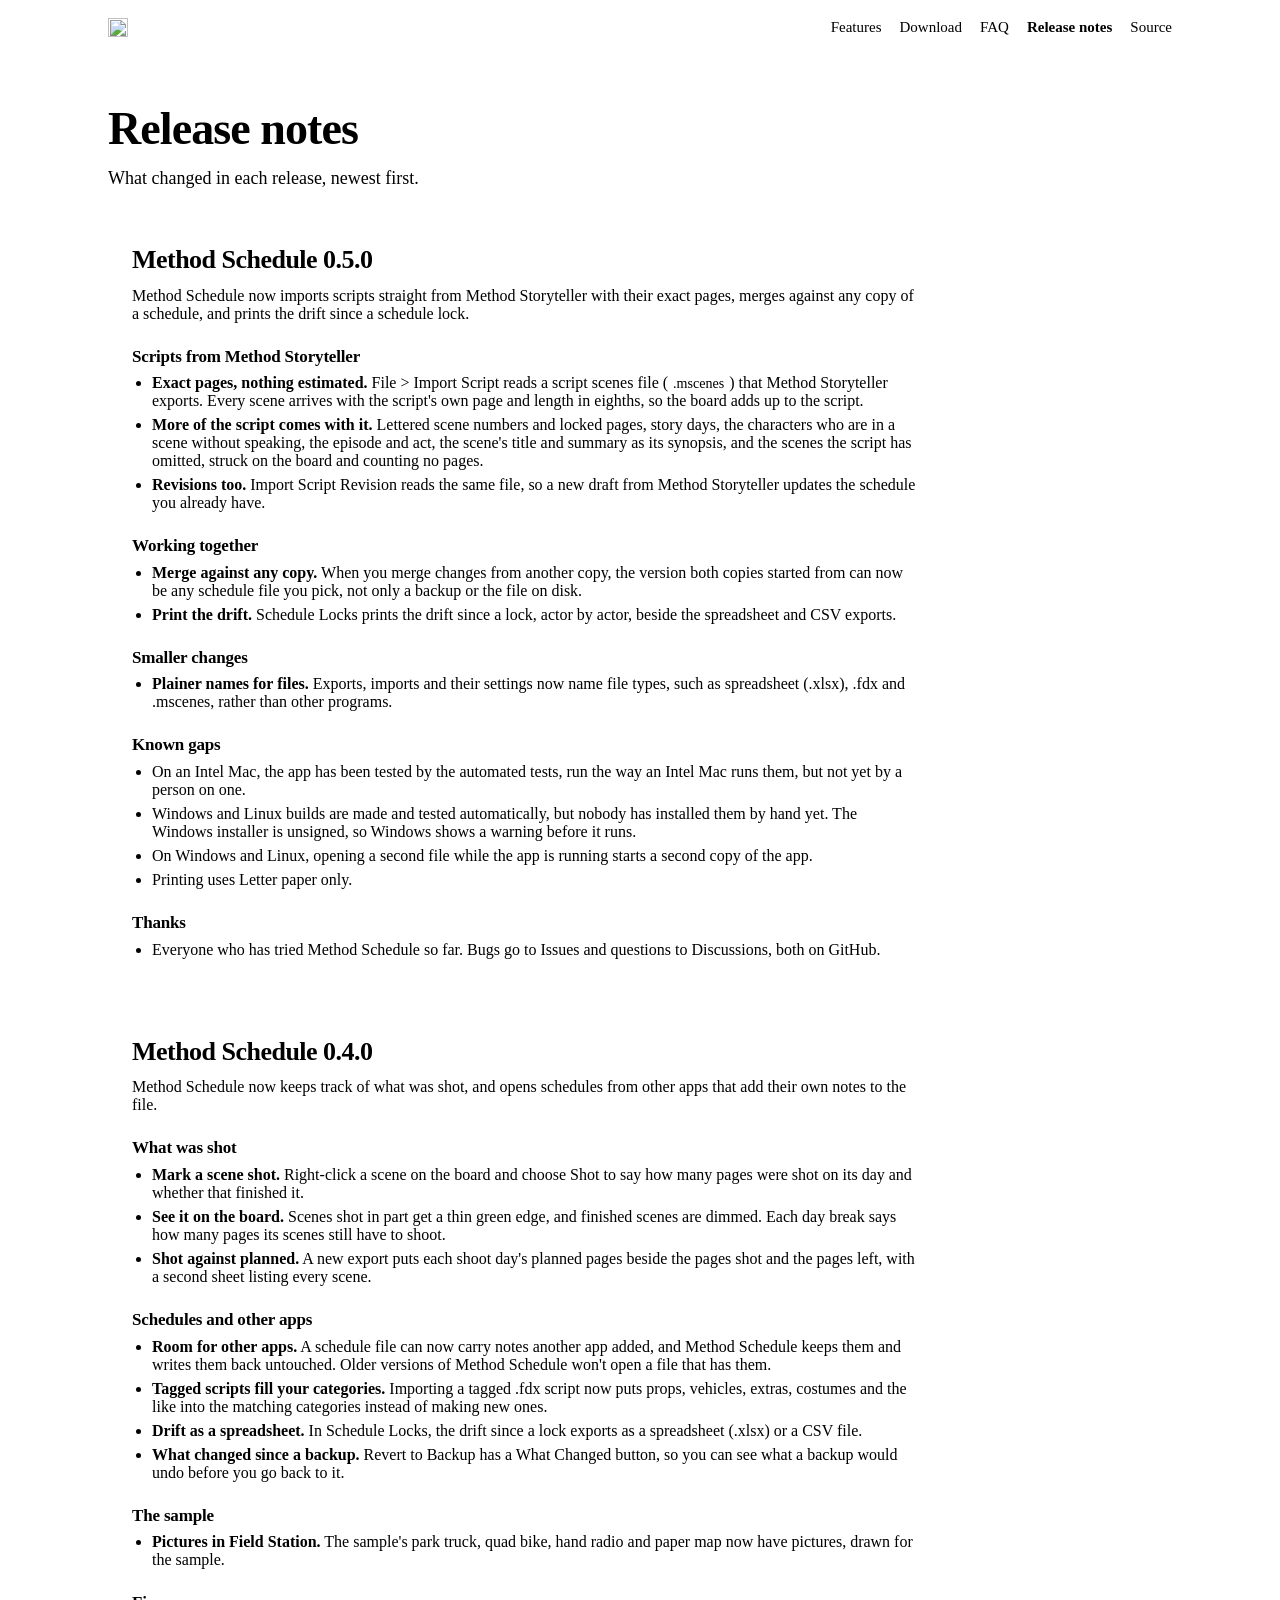
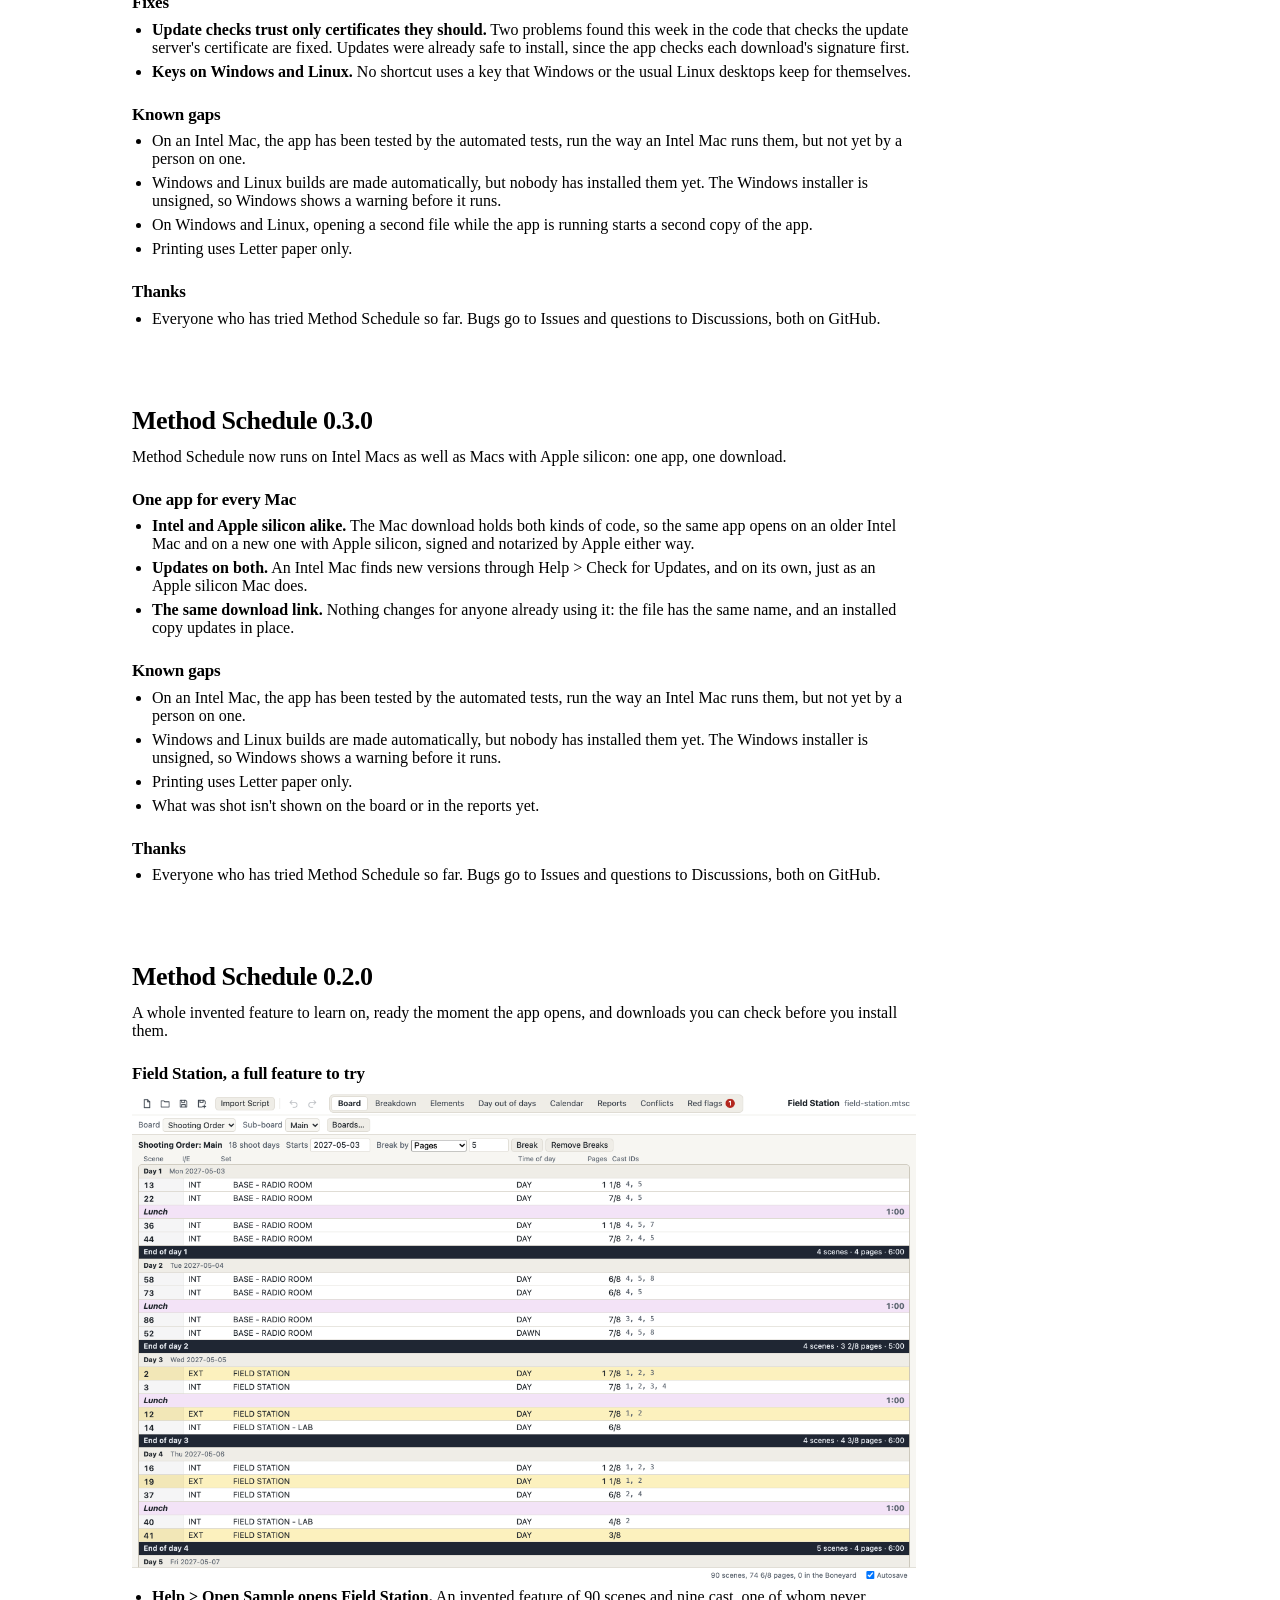
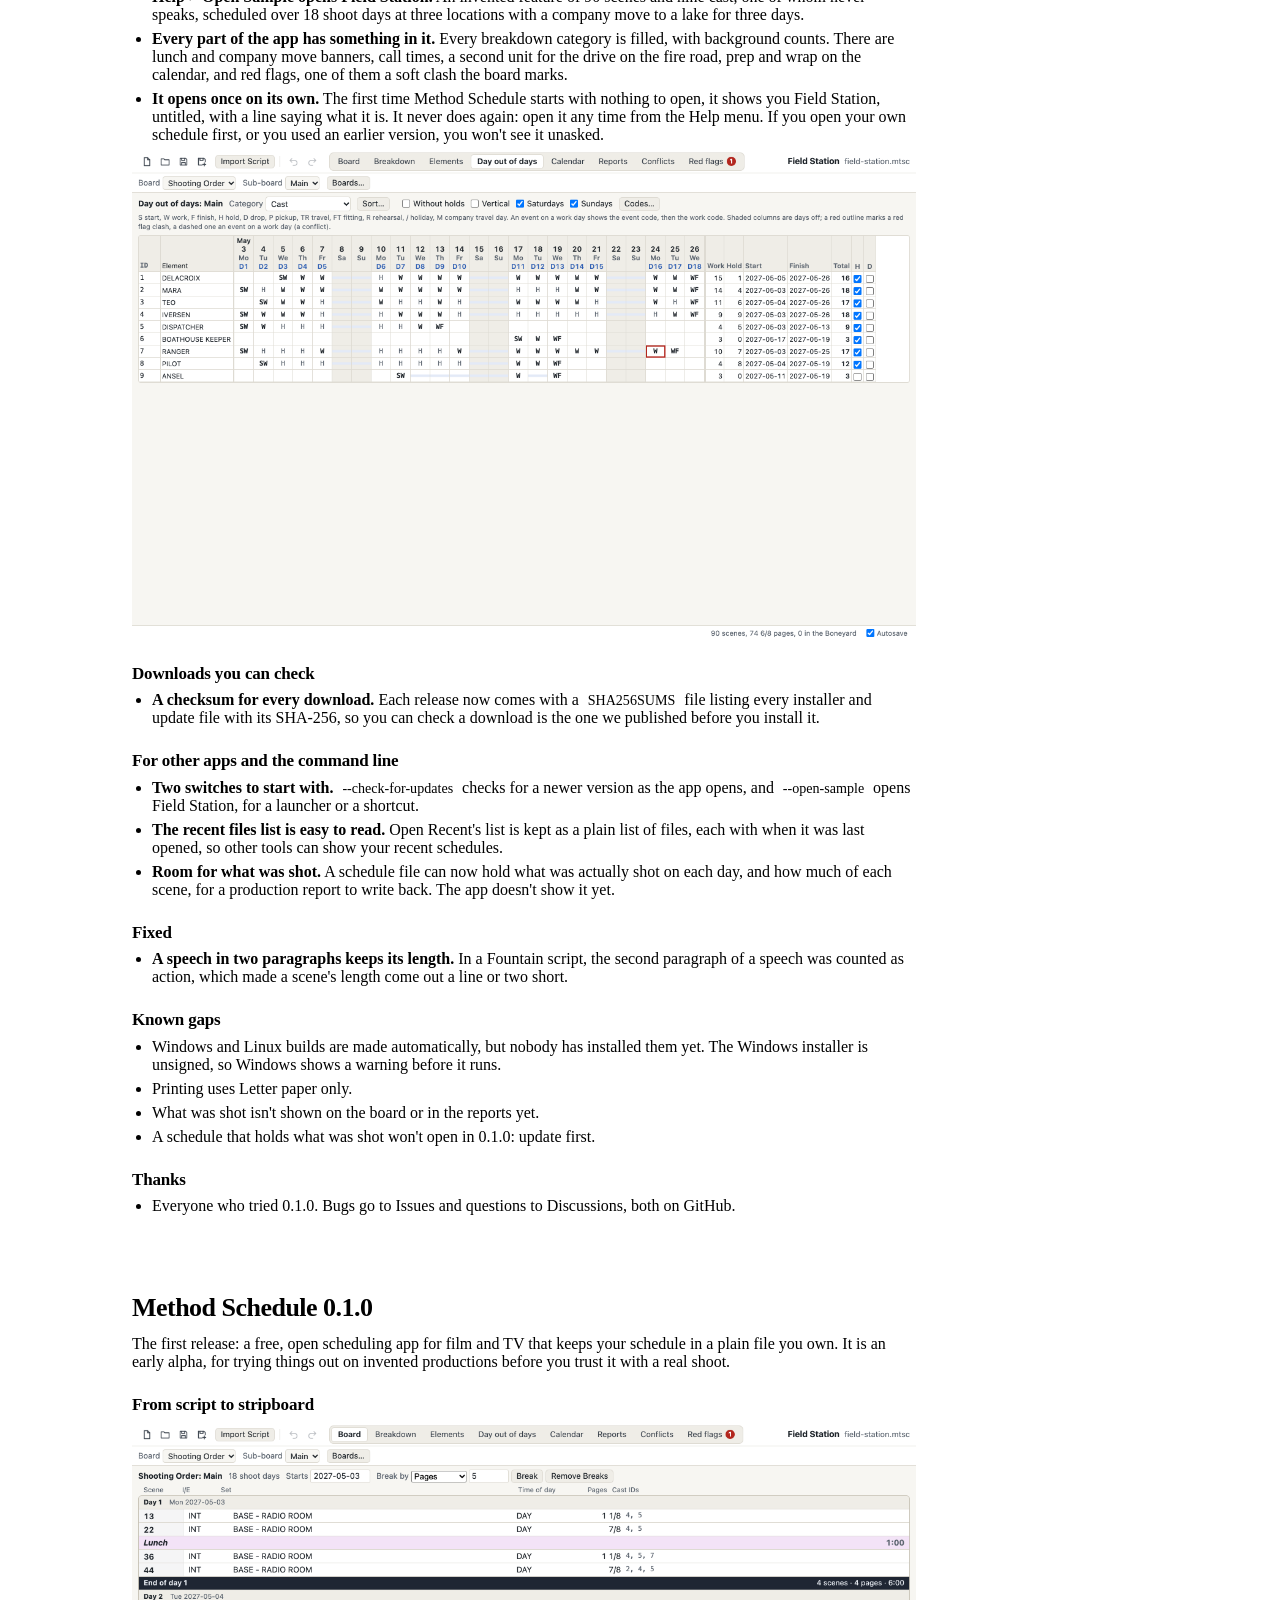
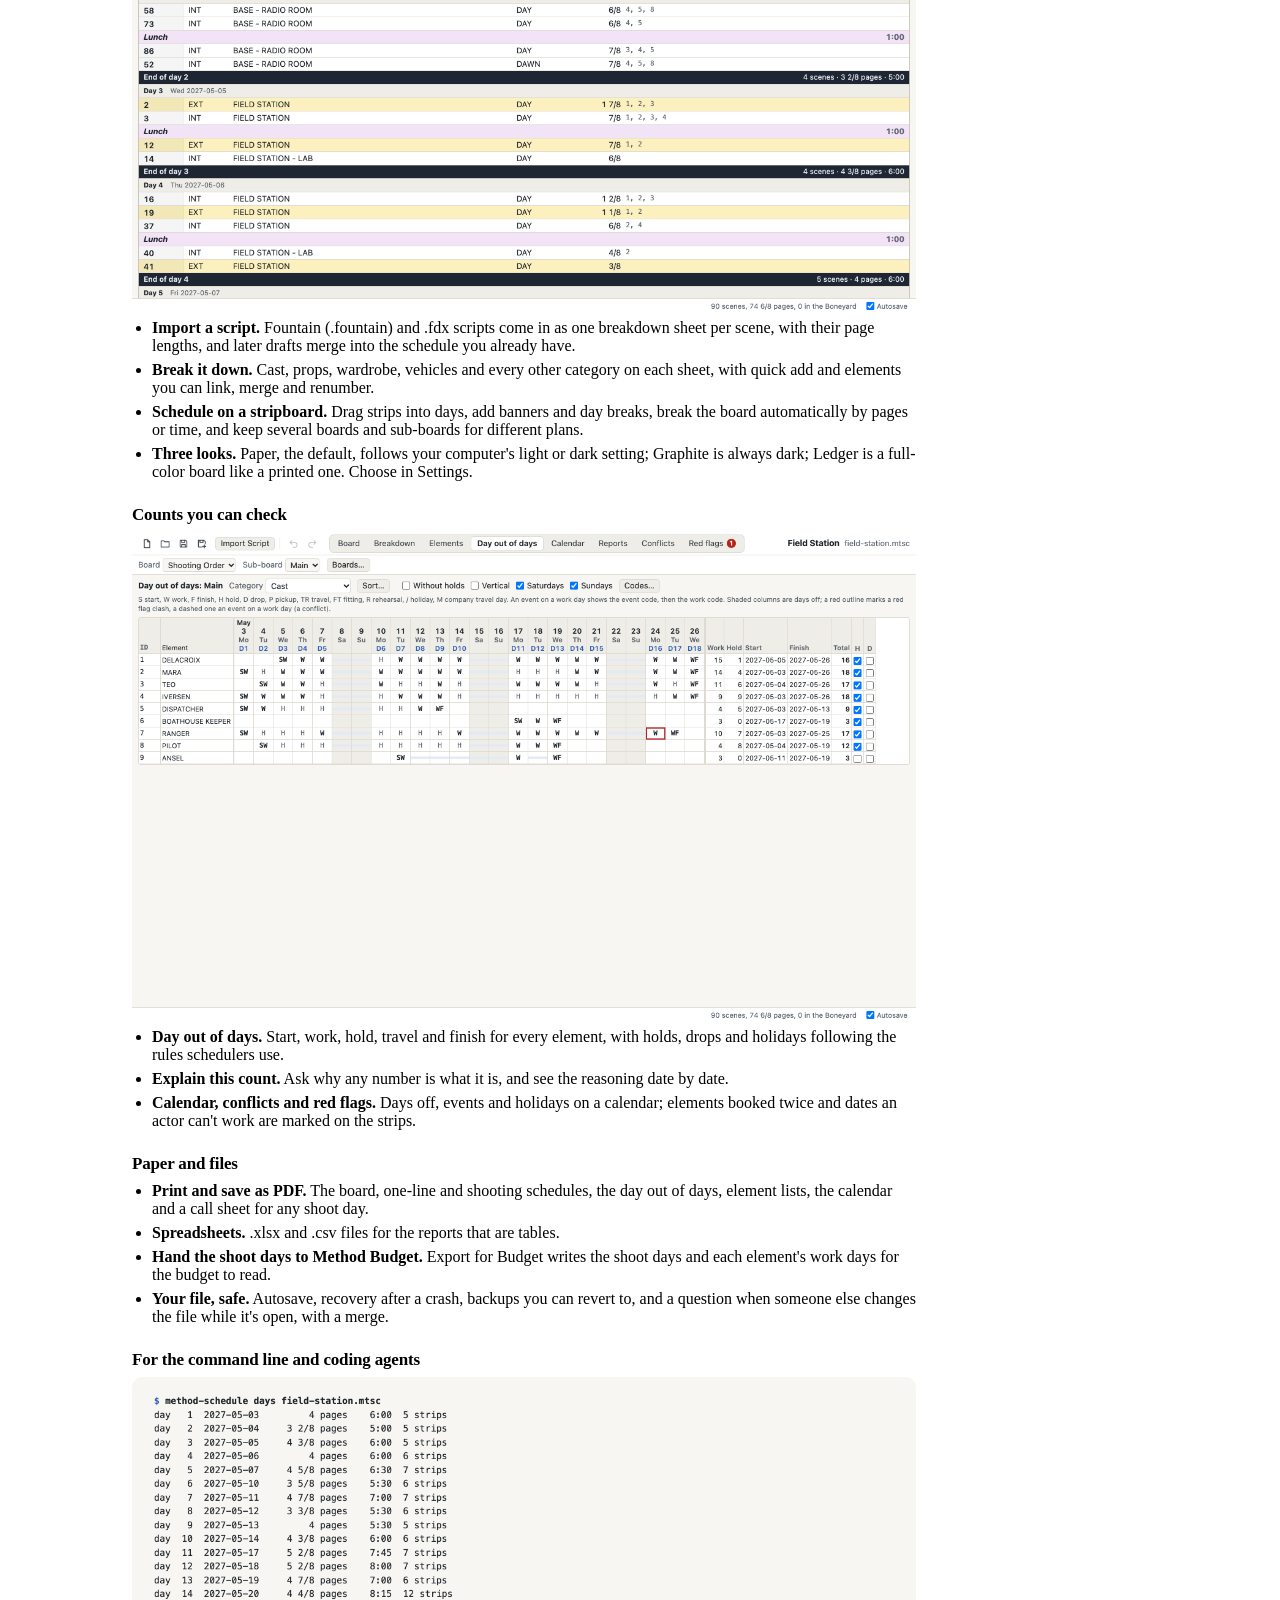
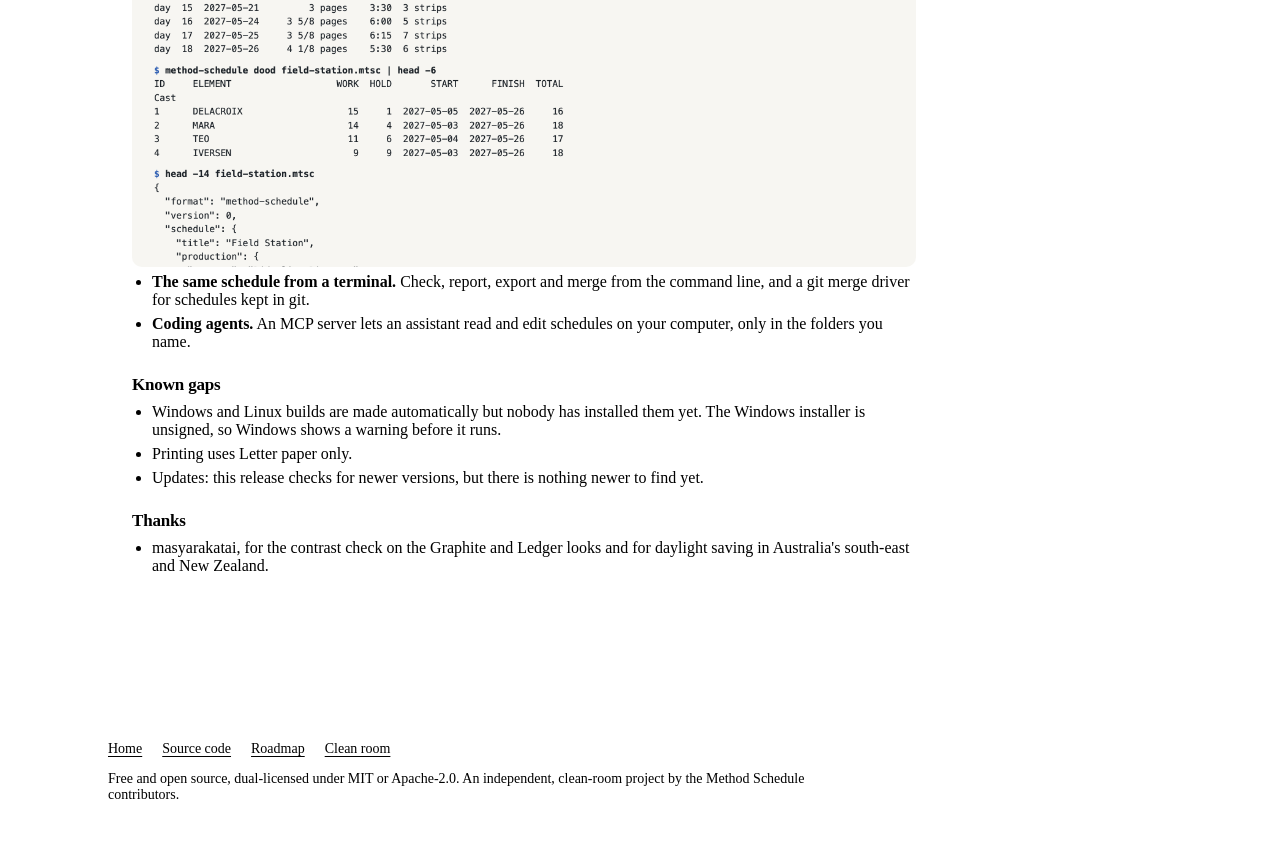
==== site/releases/index.html @ a0178793 "Release 0.5.0: scripts from Method Storyteller, merge against any copy, and the notes Co-Authored-By" ====
<!DOCTYPE html>
<html lang="en">
<head>
<meta charset="utf-8">
<meta name="viewport" content="width=device-width, initial-scale=1">
<!-- The release list below is generated from docs/releases/*.md by scripts/site.py;
     everything else on this page is edited by hand. docs/WEBSITE.md. -->
<meta http-equiv="Content-Security-Policy" content="default-src 'none'; style-src 'self'; img-src 'self'; base-uri 'none'; form-action 'none'">
<meta name="referrer" content="no-referrer">
<title>Release notes: Method Schedule</title>
<meta name="description" content="What changed in each release of Method Schedule, the free, open-source film and TV scheduling app.">
<link rel="canonical" href="https://methodschedule.com/releases/">
<link rel="icon" href="../favicon.svg" type="image/svg+xml">
<link rel="icon" href="../favicon.ico" sizes="16x16 32x32">
<link rel="apple-touch-icon" href="../apple-touch-icon.png">
<meta name="color-scheme" content="light dark">
<meta name="theme-color" content="#F7F6F2" media="(prefers-color-scheme: light)">
<meta name="theme-color" content="#111417" media="(prefers-color-scheme: dark)">
<meta property="og:type" content="website">
<meta property="og:site_name" content="Method Schedule">
<meta property="og:url" content="https://methodschedule.com/releases/">
<meta property="og:title" content="Method Schedule release notes">
<meta property="og:description" content="What changed in each release of Method Schedule.">
<meta property="og:image" content="https://methodschedule.com/og.png">
<meta property="og:image:width" content="1200">
<meta property="og:image:height" content="630">
<meta property="og:image:alt" content="Method Schedule: film and TV scheduling, from script to stripboard.">
<meta name="twitter:card" content="summary_large_image">
<link rel="stylesheet" href="../assets/tokens.css">
<link rel="stylesheet" href="../assets/site.css">
</head>
<body>
<a class="skip" href="#main">Skip to content</a>

<header class="top">
  <div class="wrap">
    <a class="home" href="../" aria-label="Method Schedule home">
      <picture>
        <source srcset="../assets/brand/wordmark-dark.svg" media="(prefers-color-scheme: dark)">
        <img class="wm" src="../assets/brand/wordmark.svg" alt="" width="199" height="19">
      </picture>
    </a>
    <nav class="nav" aria-label="Main">
      <a href="../#features">Features</a>
      <a href="../#download">Download</a>
      <a href="../#faq">FAQ</a>
      <a href="./" aria-current="page">Release notes</a>
      <a href="https://github.com/method-production-suite/method-scheduling" data-repo="">Source</a>
    </nav>
  </div>
</header>

<main id="main" class="page">
  <div class="wrap">
    <h1>Release notes</h1>
    <p class="intro">What changed in each release, newest first.</p>
    <!-- releases:start (generated by scripts/site.py from docs/releases/*.md: edit that, then run python3 scripts/site.py) -->
    <article class="release" id="v0-5-0" aria-labelledby="v0-5-0-t">
      <h2 id="v0-5-0-t">Method Schedule 0.5.0</h2>
      <p>Method Schedule now imports scripts straight from Method Storyteller with their exact pages, merges against any copy of a schedule, and prints the drift since a schedule lock.</p>
      <h3>Scripts from Method Storyteller</h3>
      <ul>
        <li><strong>Exact pages, nothing estimated.</strong> File &gt; Import Script reads a script scenes file (<code>.mscenes</code>) that Method Storyteller exports. Every scene arrives with the script's own page and length in eighths, so the board adds up to the script.</li>
        <li><strong>More of the script comes with it.</strong> Lettered scene numbers and locked pages, story days, the characters who are in a scene without speaking, the episode and act, the scene's title and summary as its synopsis, and the scenes the script has omitted, struck on the board and counting no pages.</li>
        <li><strong>Revisions too.</strong> Import Script Revision reads the same file, so a new draft from Method Storyteller updates the schedule you already have.</li>
      </ul>
      <h3>Working together</h3>
      <ul>
        <li><strong>Merge against any copy.</strong> When you merge changes from another copy, the version both copies started from can now be any schedule file you pick, not only a backup or the file on disk.</li>
        <li><strong>Print the drift.</strong> Schedule Locks prints the drift since a lock, actor by actor, beside the spreadsheet and CSV exports.</li>
      </ul>
      <h3>Smaller changes</h3>
      <ul>
        <li><strong>Plainer names for files.</strong> Exports, imports and their settings now name file types, such as spreadsheet (.xlsx), .fdx and .mscenes, rather than other programs.</li>
      </ul>
      <h3>Known gaps</h3>
      <ul>
        <li>On an Intel Mac, the app has been tested by the automated tests, run the way an Intel Mac runs them, but not yet by a person on one.</li>
        <li>Windows and Linux builds are made and tested automatically, but nobody has installed them by hand yet. The Windows installer is unsigned, so Windows shows a warning before it runs.</li>
        <li>On Windows and Linux, opening a second file while the app is running starts a second copy of the app.</li>
        <li>Printing uses Letter paper only.</li>
      </ul>
      <h3>Thanks</h3>
      <ul>
        <li>Everyone who has tried Method Schedule so far. Bugs go to Issues and questions to Discussions, both on GitHub.</li>
      </ul>
    </article>
    <article class="release" id="v0-4-0" aria-labelledby="v0-4-0-t">
      <h2 id="v0-4-0-t">Method Schedule 0.4.0</h2>
      <p>Method Schedule now keeps track of what was shot, and opens schedules from other apps that add their own notes to the file.</p>
      <h3>What was shot</h3>
      <ul>
        <li><strong>Mark a scene shot.</strong> Right-click a scene on the board and choose Shot to say how many pages were shot on its day and whether that finished it.</li>
        <li><strong>See it on the board.</strong> Scenes shot in part get a thin green edge, and finished scenes are dimmed. Each day break says how many pages its scenes still have to shoot.</li>
        <li><strong>Shot against planned.</strong> A new export puts each shoot day's planned pages beside the pages shot and the pages left, with a second sheet listing every scene.</li>
      </ul>
      <h3>Schedules and other apps</h3>
      <ul>
        <li><strong>Room for other apps.</strong> A schedule file can now carry notes another app added, and Method Schedule keeps them and writes them back untouched. Older versions of Method Schedule won't open a file that has them.</li>
        <li><strong>Tagged scripts fill your categories.</strong> Importing a tagged .fdx script now puts props, vehicles, extras, costumes and the like into the matching categories instead of making new ones.</li>
        <li><strong>Drift as a spreadsheet.</strong> In Schedule Locks, the drift since a lock exports as a spreadsheet (.xlsx) or a CSV file.</li>
        <li><strong>What changed since a backup.</strong> Revert to Backup has a What Changed button, so you can see what a backup would undo before you go back to it.</li>
      </ul>
      <h3>The sample</h3>
      <ul>
        <li><strong>Pictures in Field Station.</strong> The sample's park truck, quad bike, hand radio and paper map now have pictures, drawn for the sample.</li>
      </ul>
      <h3>Fixes</h3>
      <ul>
        <li><strong>Update checks trust only certificates they should.</strong> Two problems found this week in the code that checks the update server's certificate are fixed. Updates were already safe to install, since the app checks each download's signature first.</li>
        <li><strong>Keys on Windows and Linux.</strong> No shortcut uses a key that Windows or the usual Linux desktops keep for themselves.</li>
      </ul>
      <h3>Known gaps</h3>
      <ul>
        <li>On an Intel Mac, the app has been tested by the automated tests, run the way an Intel Mac runs them, but not yet by a person on one.</li>
        <li>Windows and Linux builds are made automatically, but nobody has installed them yet. The Windows installer is unsigned, so Windows shows a warning before it runs.</li>
        <li>On Windows and Linux, opening a second file while the app is running starts a second copy of the app.</li>
        <li>Printing uses Letter paper only.</li>
      </ul>
      <h3>Thanks</h3>
      <ul>
        <li>Everyone who has tried Method Schedule so far. Bugs go to Issues and questions to Discussions, both on GitHub.</li>
      </ul>
    </article>
    <article class="release" id="v0-3-0" aria-labelledby="v0-3-0-t">
      <h2 id="v0-3-0-t">Method Schedule 0.3.0</h2>
      <p>Method Schedule now runs on Intel Macs as well as Macs with Apple silicon: one app, one download.</p>
      <h3>One app for every Mac</h3>
      <ul>
        <li><strong>Intel and Apple silicon alike.</strong> The Mac download holds both kinds of code, so the same app opens on an older Intel Mac and on a new one with Apple silicon, signed and notarized by Apple either way.</li>
        <li><strong>Updates on both.</strong> An Intel Mac finds new versions through Help &gt; Check for Updates, and on its own, just as an Apple silicon Mac does.</li>
        <li><strong>The same download link.</strong> Nothing changes for anyone already using it: the file has the same name, and an installed copy updates in place.</li>
      </ul>
      <h3>Known gaps</h3>
      <ul>
        <li>On an Intel Mac, the app has been tested by the automated tests, run the way an Intel Mac runs them, but not yet by a person on one.</li>
        <li>Windows and Linux builds are made automatically, but nobody has installed them yet. The Windows installer is unsigned, so Windows shows a warning before it runs.</li>
        <li>Printing uses Letter paper only.</li>
        <li>What was shot isn't shown on the board or in the reports yet.</li>
      </ul>
      <h3>Thanks</h3>
      <ul>
        <li>Everyone who has tried Method Schedule so far. Bugs go to Issues and questions to Discussions, both on GitHub.</li>
      </ul>
    </article>
    <article class="release" id="v0-2-0" aria-labelledby="v0-2-0-t">
      <h2 id="v0-2-0-t">Method Schedule 0.2.0</h2>
      <p>A whole invented feature to learn on, ready the moment the app opens, and downloads you can check before you install them.</p>
      <h3>Field Station, a full feature to try</h3>
      <figure class="snap">
        <a href="../img/board-light.png">
          <picture>
            <source media="(prefers-color-scheme: dark)" srcset="../img/board-dark.png">
            <img src="../img/board-light.png" alt="The stripboard of Field Station: the first days of an 18-day shoot, with scenes, banners and day breaks" width="1280" height="800">
          </picture>
        </a>
      </figure>
      <ul>
        <li><strong>Help &gt; Open Sample opens Field Station.</strong> An invented feature of 90 scenes and nine cast, one of whom never speaks, scheduled over 18 shoot days at three locations with a company move to a lake for three days.</li>
        <li><strong>Every part of the app has something in it.</strong> Every breakdown category is filled, with background counts. There are lunch and company move banners, call times, a second unit for the drive on the fire road, prep and wrap on the calendar, and red flags, one of them a soft clash the board marks.</li>
        <li><strong>It opens once on its own.</strong> The first time Method Schedule starts with nothing to open, it shows you Field Station, untitled, with a line saying what it is. It never does again: open it any time from the Help menu. If you open your own schedule first, or you used an earlier version, you won't see it unasked.</li>
      </ul>
      <figure class="snap">
        <a href="../img/dood-light.png">
          <picture>
            <source media="(prefers-color-scheme: dark)" srcset="../img/dood-dark.png">
            <img src="../img/dood-light.png" alt="The day out of days for Field Station: each cast member&#x27;s work days across the shoot" width="1280" height="800">
          </picture>
        </a>
      </figure>
      <h3>Downloads you can check</h3>
      <ul>
        <li><strong>A checksum for every download.</strong> Each release now comes with a <code>SHA256SUMS</code> file listing every installer and update file with its SHA-256, so you can check a download is the one we published before you install it.</li>
      </ul>
      <h3>For other apps and the command line</h3>
      <ul>
        <li><strong>Two switches to start with.</strong> <code>--check-for-updates</code> checks for a newer version as the app opens, and <code>--open-sample</code> opens Field Station, for a launcher or a shortcut.</li>
        <li><strong>The recent files list is easy to read.</strong> Open Recent's list is kept as a plain list of files, each with when it was last opened, so other tools can show your recent schedules.</li>
        <li><strong>Room for what was shot.</strong> A schedule file can now hold what was actually shot on each day, and how much of each scene, for a production report to write back. The app doesn't show it yet.</li>
      </ul>
      <h3>Fixed</h3>
      <ul>
        <li><strong>A speech in two paragraphs keeps its length.</strong> In a Fountain script, the second paragraph of a speech was counted as action, which made a scene's length come out a line or two short.</li>
      </ul>
      <h3>Known gaps</h3>
      <ul>
        <li>Windows and Linux builds are made automatically, but nobody has installed them yet. The Windows installer is unsigned, so Windows shows a warning before it runs.</li>
        <li>Printing uses Letter paper only.</li>
        <li>What was shot isn't shown on the board or in the reports yet.</li>
        <li>A schedule that holds what was shot won't open in 0.1.0: update first.</li>
      </ul>
      <h3>Thanks</h3>
      <ul>
        <li>Everyone who tried 0.1.0. Bugs go to Issues and questions to Discussions, both on GitHub.</li>
      </ul>
    </article>
    <article class="release" id="v0-1-0" aria-labelledby="v0-1-0-t">
      <h2 id="v0-1-0-t">Method Schedule 0.1.0</h2>
      <p>The first release: a free, open scheduling app for film and TV that keeps your schedule in a plain file you own. It is an early alpha, for trying things out on invented productions before you trust it with a real shoot.</p>
      <h3>From script to stripboard</h3>
      <figure class="snap">
        <a href="../img/board-light.png">
          <picture>
            <source media="(prefers-color-scheme: dark)" srcset="../img/board-dark.png">
            <img src="../img/board-light.png" alt="The stripboard of Field Station, an invented production: four shoot days of scenes, banners and day breaks" width="1280" height="800">
          </picture>
        </a>
      </figure>
      <ul>
        <li><strong>Import a script.</strong> Fountain (.fountain) and .fdx scripts come in as one breakdown sheet per scene, with their page lengths, and later drafts merge into the schedule you already have.</li>
        <li><strong>Break it down.</strong> Cast, props, wardrobe, vehicles and every other category on each sheet, with quick add and elements you can link, merge and renumber.</li>
        <li><strong>Schedule on a stripboard.</strong> Drag strips into days, add banners and day breaks, break the board automatically by pages or time, and keep several boards and sub-boards for different plans.</li>
        <li><strong>Three looks.</strong> Paper, the default, follows your computer's light or dark setting; Graphite is always dark; Ledger is a full-color board like a printed one. Choose in Settings.</li>
      </ul>
      <h3>Counts you can check</h3>
      <figure class="snap">
        <a href="../img/dood-light.png">
          <picture>
            <source media="(prefers-color-scheme: dark)" srcset="../img/dood-dark.png">
            <img src="../img/dood-light.png" alt="The day out of days for Field Station: each cast member&#x27;s work days across the shoot" width="1280" height="800">
          </picture>
        </a>
      </figure>
      <ul>
        <li><strong>Day out of days.</strong> Start, work, hold, travel and finish for every element, with holds, drops and holidays following the rules schedulers use.</li>
        <li><strong>Explain this count.</strong> Ask why any number is what it is, and see the reasoning date by date.</li>
        <li><strong>Calendar, conflicts and red flags.</strong> Days off, events and holidays on a calendar; elements booked twice and dates an actor can't work are marked on the strips.</li>
      </ul>
      <h3>Paper and files</h3>
      <ul>
        <li><strong>Print and save as PDF.</strong> The board, one-line and shooting schedules, the day out of days, element lists, the calendar and a call sheet for any shoot day.</li>
        <li><strong>Spreadsheets.</strong> .xlsx and .csv files for the reports that are tables.</li>
        <li><strong>Hand the shoot days to Method Budget.</strong> Export for Budget writes the shoot days and each element's work days for the budget to read.</li>
        <li><strong>Your file, safe.</strong> Autosave, recovery after a crash, backups you can revert to, and a question when someone else changes the file while it's open, with a merge.</li>
      </ul>
      <h3>For the command line and coding agents</h3>
      <figure class="snap">
        <a href="../img/cli-light.png">
          <picture>
            <source media="(prefers-color-scheme: dark)" srcset="../img/cli-dark.png">
            <img src="../img/cli-light.png" alt="The method-schedule command listing Field Station&#x27;s shoot days" width="1280" height="800">
          </picture>
        </a>
      </figure>
      <ul>
        <li><strong>The same schedule from a terminal.</strong> Check, report, export and merge from the command line, and a git merge driver for schedules kept in git.</li>
        <li><strong>Coding agents.</strong> An MCP server lets an assistant read and edit schedules on your computer, only in the folders you name.</li>
      </ul>
      <h3>Known gaps</h3>
      <ul>
        <li>Windows and Linux builds are made automatically but nobody has installed them yet. The Windows installer is unsigned, so Windows shows a warning before it runs.</li>
        <li>Printing uses Letter paper only.</li>
        <li>Updates: this release checks for newer versions, but there is nothing newer to find yet.</li>
      </ul>
      <h3>Thanks</h3>
      <ul>
        <li>masyarakatai, for the contrast check on the Graphite and Ledger looks and for daylight saving in Australia's south-east and New Zealand.</li>
      </ul>
    </article>
    <!-- releases:end -->
  </div>
</main>

<footer>
  <div class="wrap">
    <nav aria-label="Footer">
      <a href="../">Home</a>
      <a href="https://github.com/method-production-suite/method-scheduling" data-repo="">Source code</a>
      <a href="https://github.com/method-production-suite/method-scheduling/blob/main/docs/ROADMAP.md" data-repo="docs/ROADMAP.md">Roadmap</a>
      <a href="https://github.com/method-production-suite/method-scheduling/blob/main/CLEAN-ROOM.md" data-repo="CLEAN-ROOM.md">Clean room</a>
    </nav>
    <p>Free and open source, dual-licensed under MIT or Apache-2.0. An independent,
      clean-room project by the Method Schedule contributors.</p>
  </div>
</footer>
</body>
</html>
---- site/assets/site.css ----
/* methodschedule.com layout and components. Colors and type come from tokens.css; this
   file never names a color of its own. Mobile first: the base rules are the phone
   layout, and min-width queries add columns. */

*, *::before, *::after { box-sizing: border-box; }
html { -webkit-text-size-adjust: 100%; scroll-padding-top: 16px; }
body {
  margin: 0;
  background: var(--bg);
  color: var(--ink);
  font: 17px/1.6 var(--sans);
  overflow-wrap: break-word;
  -webkit-font-smoothing: antialiased;
}
img, svg { display: block; max-width: 100%; }
a { color: var(--accent); text-underline-offset: .18em; }
a:hover { color: var(--accent-strong); text-decoration-thickness: 2px; }
:focus-visible { outline: 3px solid var(--accent); outline-offset: 3px; border-radius: 4px; }
code, kbd, pre { font-family: var(--mono); }
code { font-size: .88em; background: var(--code-bg); padding: .08em .35em; border-radius: 4px; }
pre code { background: none; padding: 0; font-size: inherit; border-radius: 0; }
h1, h2, h3 { line-height: 1.15; letter-spacing: -.02em; margin: 0; }
h2 { font-size: clamp(27px, 4vw, 38px); font-weight: 700; margin-bottom: 12px; }
h3 { font-size: 18px; letter-spacing: -.01em; margin-bottom: 10px; }
p { margin: 0 0 14px; }

.wrap { max-width: 1120px; margin: 0 auto; padding: 0 16px; }
@media (min-width: 640px) { .wrap { padding: 0 28px; } }

.sr { position: absolute; width: 1px; height: 1px; overflow: hidden; clip: rect(0 0 0 0); white-space: nowrap; }
.skip {
  position: absolute; left: 8px; top: -100px; z-index: 10;
  background: var(--surface); color: var(--ink); padding: 10px 16px;
  border: 2px solid var(--accent); border-radius: 8px;
}
.skip:focus { top: 8px; }

/* ------------------------------------------------------------------ header */
.top { border-bottom: 1px solid var(--rule); }
.top .wrap { display: flex; flex-wrap: wrap; align-items: center; gap: 4px 24px; padding-top: 12px; padding-bottom: 12px; }
.home { display: inline-flex; align-items: center; padding: 6px 0; }
.home img { height: 32px; width: auto; }
.home .wm { height: 19px; }
.nav { display: flex; flex-wrap: wrap; gap: 2px 18px; width: 100%; }
.nav a { color: var(--ink-soft); text-decoration: none; font-size: 15px; padding: 6px 0; }
.nav a:hover { color: var(--ink); text-decoration: underline; }
.nav a[aria-current="page"] { color: var(--ink); font-weight: 600; }
@media (min-width: 900px) { .nav { width: auto; margin-left: auto; } }

/* ------------------------------------------------------------------ hero */
.hero { padding: 48px 0 36px; text-align: left; }
.hero h1 { margin: 0 0 22px; }
.hero h1 img { height: clamp(33px, 6.5vw, 66px); width: auto; }
.pitch { font-size: clamp(26px, 4.6vw, 44px); line-height: 1.15; letter-spacing: -.025em; font-weight: 650; margin: 0 0 18px; max-width: 18em; }
.lede { font-size: clamp(17px, 2vw, 19px); color: var(--ink-soft); max-width: 38em; margin: 0 0 26px; }
.cta { display: flex; flex-wrap: wrap; gap: 12px; align-items: center; }
.btn {
  display: inline-block; padding: 12px 20px; border-radius: 8px; font-weight: 600; font-size: 16px;
  text-decoration: none; border: 2px solid var(--accent); line-height: 1.2;
}
.btn.primary { background: var(--accent); color: var(--accent-ink); }
.btn.primary:hover { background: var(--accent-strong); border-color: var(--accent-strong); color: var(--accent-ink); }
.btn.ghost { color: var(--accent); }
.btn.ghost:hover { color: var(--accent-strong); border-color: var(--accent-strong); }
.fine { font-size: 14px; color: var(--muted); margin: 16px 0 0; }
@media (min-width: 900px) { .hero { padding: 80px 0 48px; } }

/* ------------------------------------------------------------------ app window */
/* An illustration of the desktop app drawn in HTML from the app's own layout, with an
   invented schedule: the Board tab with strips, banners and day breaks, and the
   breakdown beside the board. Columns and the side pane drop away on narrow screens. */
.shot { padding: 8px 0 56px; }
.window {
  margin: 0; background: var(--surface); border: 1px solid var(--rule-strong); border-radius: 12px;
  box-shadow: var(--shadow); overflow: hidden; font-size: 12.5px; line-height: 1.4; min-width: 0;
}
.window figcaption { padding: 10px 14px; font-size: 13px; color: var(--muted); border-top: 1px solid var(--rule); background: var(--bg); }
.w-bar { display: flex; align-items: center; gap: 7px; padding: 9px 12px; background: var(--surface-2); border-bottom: 1px solid var(--rule); }
.w-bar i { width: 11px; height: 11px; border-radius: 50%; background: var(--rule-strong); opacity: .55; }
.w-bar span { margin: 0 auto; color: var(--muted); font-size: 12px; padding-right: 40px; }
.w-tools { display: flex; flex-wrap: wrap; gap: 6px 14px; padding: 8px 12px; border-bottom: 1px solid var(--rule); align-items: center; }
.w-tools span { display: inline-flex; gap: 4px; }
.w-tools b { font-weight: 500; padding: 3px 9px; border: 1px solid var(--rule); border-radius: 6px; color: var(--ink-soft); background: var(--surface); }
.w-tools .doc { margin-left: auto; color: var(--muted); font-family: var(--mono); font-size: 12px; }
.w-tools .opt { display: none; }
.w-tabs { display: flex; gap: 2px; padding: 6px 12px 0; border-bottom: 1px solid var(--rule); background: var(--surface-2); overflow: hidden; }
.w-tabs span { padding: 5px 12px; border-radius: 6px 6px 0 0; color: var(--muted); white-space: nowrap; }
.w-tabs .on { background: var(--surface); color: var(--ink); border: 1px solid var(--rule); border-bottom-color: var(--surface); margin-bottom: -1px; font-weight: 600; }
.w-tabs .opt { display: none; }
.w-boardbar { display: flex; flex-wrap: wrap; gap: 4px 16px; padding: 7px 12px; border-bottom: 1px solid var(--rule); color: var(--muted); }
.w-boardbar b { color: var(--ink); font-weight: 600; }
.w-body { display: grid; grid-template-columns: minmax(0, 1fr); }
.w-main { min-width: 0; padding: 8px 10px 10px; }
.w-board { width: 100%; border-collapse: separate; border-spacing: 0 2px; font-variant-numeric: tabular-nums; table-layout: auto; }
.w-board td { padding: 3px 8px; white-space: nowrap; border-top: 1px solid var(--rule); border-bottom: 1px solid var(--rule); color: var(--ink); }
.w-board td:first-child { border-left: 1px solid var(--rule); border-radius: 4px 0 0 4px; font-weight: 600; }
.w-board td:last-child { border-right: 1px solid var(--rule); border-radius: 0 4px 4px 0; }
.w-board .set { white-space: normal; width: 100%; }
.w-board .n { text-align: right; }
.w-board .c-dn, .w-board .c-cast { display: none; }
.w-board tr.id td { background: var(--strip-int-day); }
.w-board tr.ed td { background: var(--strip-ext-day); }
.w-board tr.in td { background: var(--strip-int-night); }
.w-board tr.en td { background: var(--strip-ext-night); }
.w-board tr.bn td { background: var(--strip-banner); font-weight: 600; text-align: center; }
.w-board tr.bn td.n { text-align: right; font-weight: 400; }
.w-board tr.dh td { background: transparent; border: 0; padding: 8px 2px 2px; color: var(--muted); font-weight: 600; font-size: 12px; }
.w-board tr.brk td { background: var(--break-bg); color: var(--break-ink); border-color: var(--break-bg); font-weight: 600; }
.w-board tr.sel td { box-shadow: inset 0 2px 0 var(--accent), inset 0 -2px 0 var(--accent); }
.w-board tr.sel td:first-child { box-shadow: inset 2px 2px 0 var(--accent), inset 0 -2px 0 var(--accent); }
.w-board tr.sel td:last-child { box-shadow: inset -2px 2px 0 var(--accent), inset 0 -2px 0 var(--accent); }
.w-panel { display: none; border-left: 1px solid var(--rule); background: var(--bg); padding: 0 0 12px; min-width: 0; }
.w-ptabs { display: flex; gap: 2px; padding: 6px 10px 0; border-bottom: 1px solid var(--rule); }
.w-ptabs span { padding: 4px 10px; color: var(--muted); }
.w-ptabs .on { color: var(--ink); font-weight: 600; box-shadow: inset 0 -2px 0 var(--accent); }
.w-panel h4 { margin: 12px 12px 2px; font-size: 13px; }
.w-panel .slug { margin: 0 12px 8px; font: 600 12px/1.4 var(--mono); }
.w-panel .syn { margin: 0 12px 10px; color: var(--ink-soft); }
.w-cats { list-style: none; margin: 0 12px; padding: 0; display: grid; gap: 6px; }
.w-cats li { border: 1px solid var(--rule); border-radius: 6px; background: var(--surface); padding: 5px 8px; }
.w-cats li span { display: block; font-size: 11px; font-weight: 600; text-transform: uppercase; letter-spacing: .04em; color: var(--muted); }
.w-foot { display: flex; flex-wrap: wrap; gap: 4px 18px; padding: 7px 12px; border-top: 1px solid var(--rule); color: var(--muted); background: var(--surface-2); font-size: 12px; }
.w-foot .ok::before { content: ""; display: inline-block; width: 7px; height: 7px; border-radius: 50%; background: var(--accent); margin-right: 6px; vertical-align: 1px; }
@media (min-width: 640px) {
  .window { font-size: 13px; }
  .w-board .c-dn, .w-board .c-cast { display: table-cell; }
  .w-tools .opt, .w-tabs .opt { display: inline-flex; }
}
@media (min-width: 980px) {
  .w-body { grid-template-columns: minmax(0, 1fr) 290px; }
  .w-panel { display: block; }
}

/* ------------------------------------------------------------------ sections */
.band { padding: 64px 0; border-top: 1px solid var(--rule); }
.band.alt { background: var(--surface); }
.kicker { font-size: 13px; font-weight: 700; letter-spacing: .08em; text-transform: uppercase; color: var(--accent); margin: 0 0 10px; }
.intro { color: var(--ink-soft); font-size: 18px; max-width: 40em; margin: 0 0 32px; }
/* Screenshots (not on the page yet): captures of the app with invented schedules, made by
   a script that is still to write (docs/WEBSITE.md), one column on phones and two from
   tablet width. Each opens full size on click. */
.gallery { display: grid; grid-template-columns: minmax(0, 1fr); gap: 32px; align-items: start; }
@media (min-width: 760px) { .gallery { grid-template-columns: repeat(2, minmax(0, 1fr)); gap: 40px 28px; } }
.snap { margin: 0; min-width: 0; }
.snap a { display: block; border: 1px solid var(--rule-strong); border-radius: 10px; overflow: hidden; box-shadow: var(--shadow); background: var(--surface); }
.snap img { width: 100%; height: auto; }
.snap figcaption { margin-top: 12px; font-size: 15px; color: var(--ink-soft); }
.snap figcaption strong { color: var(--ink); }

.split { display: grid; grid-template-columns: minmax(0, 1fr); gap: 32px; align-items: start; }
.split > *, .cards > *, .news > * { min-width: 0; }
@media (min-width: 900px) { .split { grid-template-columns: minmax(0, 1fr) minmax(0, 1fr); gap: 56px; } }
.points { list-style: none; margin: 0; padding: 0; display: grid; gap: 16px; }
.points li { padding-left: 22px; position: relative; color: var(--ink-soft); }
.points li::before { content: ""; position: absolute; left: 0; top: .62em; width: 10px; height: 3px; border-top: 1px solid var(--accent); border-bottom: 1px solid var(--accent); }
.points strong { color: var(--ink); }

/* what's new */
.news { display: grid; grid-template-columns: minmax(0, 1fr); gap: 20px; align-items: start; }
@media (min-width: 820px) { .news { grid-template-columns: 260px minmax(0, 1fr); } }
.news .box { background: var(--surface); border: 1px solid var(--rule); border-radius: 12px; padding: 20px 22px; }
.band.alt .news .box { background: var(--bg); }
.news .box p { margin: 0 0 10px; }
.wn-ver { font-weight: 700; }
.wn-list { margin: 0 0 6px; padding-left: 20px; }
.wn-list li { margin: 4px 0; color: var(--ink-soft); }
.wn-list strong { color: var(--ink); }

/* features (the lists are generated by scripts/site.py) */
.groups { display: grid; grid-template-columns: minmax(0, 1fr); gap: 12px; align-items: start; }
@media (min-width: 680px) { .groups { grid-template-columns: repeat(2, minmax(0, 1fr)); } }
@media (min-width: 1000px) { .groups { grid-template-columns: repeat(3, minmax(0, 1fr)); } }
.group, .soon { background: var(--surface); border: 1px solid var(--rule); border-radius: 12px; }
.group summary { list-style: none; cursor: pointer; padding: 14px 40px 14px 16px; position: relative; display: block; }
.group summary::-webkit-details-marker { display: none; }
.group summary::after { content: ""; position: absolute; right: 18px; top: 20px; width: 7px; height: 7px; border-right: 2px solid var(--muted); border-bottom: 2px solid var(--muted); transform: rotate(45deg); transition: transform .15s; }
.group[open] summary::after { transform: rotate(-135deg); top: 24px; }
.group summary:hover .group-title { color: var(--accent); }
.group summary:focus-visible { outline: 2px solid var(--accent); outline-offset: -2px; border-radius: 12px; }
.group-head { display: flex; align-items: baseline; gap: 8px; }
.group-title { font-weight: 650; font-size: 16px; color: var(--ink); }
.group-count { font-size: 12px; font-weight: 600; color: var(--accent-strong); background: var(--accent-soft); border-radius: 999px; padding: 1px 8px; }
.group-teaser { display: block; margin-top: 3px; font-size: 13.5px; color: var(--muted); }
.group[open] .group-teaser { display: none; }
.group .feats { border-top: 1px solid var(--rule); padding: 12px 16px 4px; }
.feats { list-style: none; margin: 0; padding: 0; }
.feats li { padding: 0 0 10px; color: var(--ink-soft); font-size: 14.5px; line-height: 1.45; }
.feats strong { display: block; color: var(--ink); font-size: 15px; }
.soon { margin-top: 12px; padding: 16px 16px 6px; background: transparent; border: 1px dashed var(--rule-strong); }
.soon h3 { margin-bottom: 10px; }
@media (min-width: 760px) { .soon .feats { columns: 3; column-gap: 32px; } .soon .feats li { break-inside: avoid; } }

/* open files: a budget line as it sits in the file */
.code {
  margin: 0; background: var(--code-bg); border: 1px solid var(--rule); border-radius: 12px;
  padding: 16px 18px; overflow-x: auto; font-size: 13.5px; line-height: 1.6; color: var(--ink);
}
.code .k { color: var(--accent); }
.code .c { color: var(--muted); }
.fmt-grid { display: grid; grid-template-columns: minmax(0, 1fr); gap: 14px; margin-top: 8px; }
@media (min-width: 900px) { .fmt-grid { grid-template-columns: 1.2fr 1fr 1fr; } }
.fmt-card { background: var(--surface); border: 1px solid var(--rule); border-radius: 12px; padding: 18px 18px 10px; min-width: 0; }
.fmt-card h3 { font-size: 17px; margin: 0 0 6px; }
.fmt-card p { margin: 0 0 12px; color: var(--ink-soft); font-size: 14.5px; }
.fmt-list { list-style: none; margin: 0; padding: 0; }
.fmt-list li { display: flex; gap: 10px; align-items: baseline; padding: 7px 0; border-top: 1px solid var(--rule); font-size: 14px; color: var(--ink-soft); }
.fmt-list span { flex: 0 0 auto; min-width: 104px; font-family: var(--mono); font-size: 12.5px; color: var(--accent-strong); }
.caption { font-size: 14px; color: var(--muted); margin: 10px 0 0; }

/* keyboard */
.keys { width: 100%; border-collapse: collapse; background: var(--surface); border: 1px solid var(--rule); border-radius: 12px; overflow: hidden; }
.band.alt .keys { background: var(--bg); }
.band.alt .group, .band.alt .fmt-card { background: var(--bg); }
.keys th, .keys td { text-align: left; padding: 10px 14px; border-bottom: 1px solid var(--rule); vertical-align: middle; }
.keys tr:last-child th, .keys tr:last-child td { border-bottom: 0; }
.keys th { font-weight: 400; white-space: nowrap; width: 1%; }
.keys td { color: var(--ink-soft); }
kbd {
  display: inline-block; min-width: 1.9em; padding: 1px 7px; margin: 0 1px; text-align: center;
  font: 500 14px/1.6 var(--sans); color: var(--ink); background: var(--surface);
  border: 1px solid var(--rule-strong); border-bottom-width: 2px; border-radius: 6px;
}
.keys .or { color: var(--muted); font-size: 13px; padding: 0 3px; }

/* platform status table (download band) */
.table-title { font-size: 18px; margin: 32px 0 12px; }
.table-scroll { overflow-x: auto; }
.platforms { width: 100%; min-width: 560px; border-collapse: collapse; background: var(--surface); border: 1px solid var(--rule); font-size: 15px; }
.band.alt .platforms { background: var(--bg); }
.platforms th, .platforms td { text-align: left; padding: 10px 14px; border-bottom: 1px solid var(--rule); vertical-align: top; }
.platforms thead th { background: var(--surface-2); font-size: 13px; letter-spacing: .04em; text-transform: uppercase; color: var(--ink-soft); }
.platforms tbody th { white-space: nowrap; }
.platforms td { color: var(--ink-soft); }
.platforms tr:last-child th, .platforms tr:last-child td { border-bottom: 0; }

/* command line and agents */
.term {
  margin: 0; background: var(--term-bg); color: var(--term-ink); border-radius: 12px; padding: 18px 20px;
  overflow-x: auto; font-size: 13.5px; line-height: 1.7; border: 1px solid var(--term-rule);
}
.term .p { color: var(--term-prompt); user-select: none; }
.term .c { color: var(--term-dim); }
.cards { display: grid; grid-template-columns: minmax(0, 1fr); gap: 18px; }
@media (min-width: 760px) { .cards { grid-template-columns: repeat(2, minmax(0, 1fr)); } }
.card { background: var(--surface); border: 1px solid var(--rule); border-radius: 12px; padding: 22px; min-width: 0; }
.band.alt .card { background: var(--bg); }
.card p { color: var(--ink-soft); }
.card p:last-child { margin-bottom: 0; }
.badge {
  display: inline-block; font-size: 12px; font-weight: 700; letter-spacing: .04em; text-transform: uppercase;
  padding: 3px 10px; border-radius: 999px; margin-bottom: 12px; border: 1px solid var(--rule-strong); color: var(--ink-soft);
}
.badge.alpha { white-space: nowrap; flex: none; background: var(--note-fill); border-color: var(--note-fill); color: #1C2228; margin: 0; }
.status { display: flex; flex-wrap: wrap; align-items: center; gap: 4px 10px; font-size: 14.5px; color: var(--muted); margin: 0 0 14px; }
.alpha-note { display: flex; gap: 14px; align-items: flex-start; margin-top: 18px; padding: 16px 18px; border: 1px dashed var(--note); border-radius: 12px; }
.alpha-note p { margin: 0; color: var(--ink-soft); }
@media (max-width: 560px) { .alpha-note { flex-direction: column; gap: 8px; } }
.badge.now { background: var(--accent-soft); border-color: var(--accent); color: var(--ink); }
.card pre { margin: 0 0 14px; background: var(--code-bg); border-radius: 8px; padding: 12px 14px; overflow-x: auto; font-size: 14px; }
.after-term { margin-top: 18px; }

/* the budget link: schedule, exchange file, budget, as three steps */
.flow { list-style: none; margin: 0; padding: 0; display: grid; grid-template-columns: minmax(0, 1fr); gap: 12px; counter-reset: step; }
@media (min-width: 820px) { .flow { grid-template-columns: repeat(3, minmax(0, 1fr)); } }
.flow li { background: var(--surface); border: 1px solid var(--rule); border-radius: 12px; padding: 18px 18px 8px; min-width: 0; position: relative; }
.band.alt .flow li { background: var(--bg); }
.flow li::before { counter-increment: step; content: counter(step); display: inline-block; width: 26px; height: 26px; line-height: 26px; text-align: center; border-radius: 50%; background: var(--accent-soft); color: var(--accent-strong); font-weight: 700; font-size: 14px; margin-bottom: 8px; }
.flow h3 { font-size: 17px; margin: 0 0 6px; }
.flow p { color: var(--ink-soft); font-size: 15px; }
.flow code { font-size: .85em; }

/* faq */
.faq { max-width: 48em; }
.faq details { border-bottom: 1px solid var(--rule); padding: 16px 0; }
.faq details:first-child { border-top: 1px solid var(--rule); }
.faq summary { cursor: pointer; font-weight: 600; font-size: 17px; }
.faq summary:hover { color: var(--accent); }
.faq details p { margin: 10px 0 0; color: var(--ink-soft); }

/* ------------------------------------------------------------------ release notes */
.page { padding: 48px 0 72px; }
.page h1 { font-size: clamp(32px, 5vw, 46px); margin-bottom: 12px; }
.release { background: var(--surface); border: 1px solid var(--rule); border-radius: 12px; padding: 24px; margin: 0 0 24px; max-width: 52em; }
.release h2 { font-size: 26px; }
.release h3 { margin: 24px 0 8px; font-size: 17px; }
.release ul { margin: 0; padding-left: 20px; color: var(--ink-soft); }
.release li { margin: 6px 0; }
.release li strong { color: var(--ink); }
.release > p { color: var(--ink-soft); }
.notfound { padding: 96px 0; }
.notfound h1 { font-size: clamp(32px, 6vw, 52px); margin-bottom: 14px; }

/* ------------------------------------------------------------------ footer */
footer { border-top: 1px solid var(--rule); padding: 40px 0 56px; color: var(--muted); font-size: 14px; }
footer .wrap { display: grid; gap: 14px; }
footer img { height: 16px; width: auto; }
footer p { margin: 0; max-width: 54em; }
footer nav { display: flex; flex-wrap: wrap; gap: 6px 20px; }
footer a { color: var(--ink-soft); }
footer .family { color: var(--ink-soft); }

/* ------------------------------------------------------------------ family strip */
/* Not in use yet. Once methodproduction.com is live, every Method site gets a slim bar
   above its header; the markup is in docs/WEBSITE.md ("The family strip"). Uncomment
   these rules when it goes in.

.family-strip { background: var(--surface-2); border-bottom: 1px solid var(--rule); font-size: 13px; color: var(--muted); }
.family-strip .wrap { display: flex; flex-wrap: wrap; gap: 0 10px; padding-top: 5px; padding-bottom: 5px; }
.family-strip a { color: var(--muted); text-decoration: none; }
.family-strip a:hover { color: var(--ink); text-decoration: underline; }
.family-strip .more { display: none; }
@media (min-width: 640px) { .family-strip .more { display: inline; } }
*/
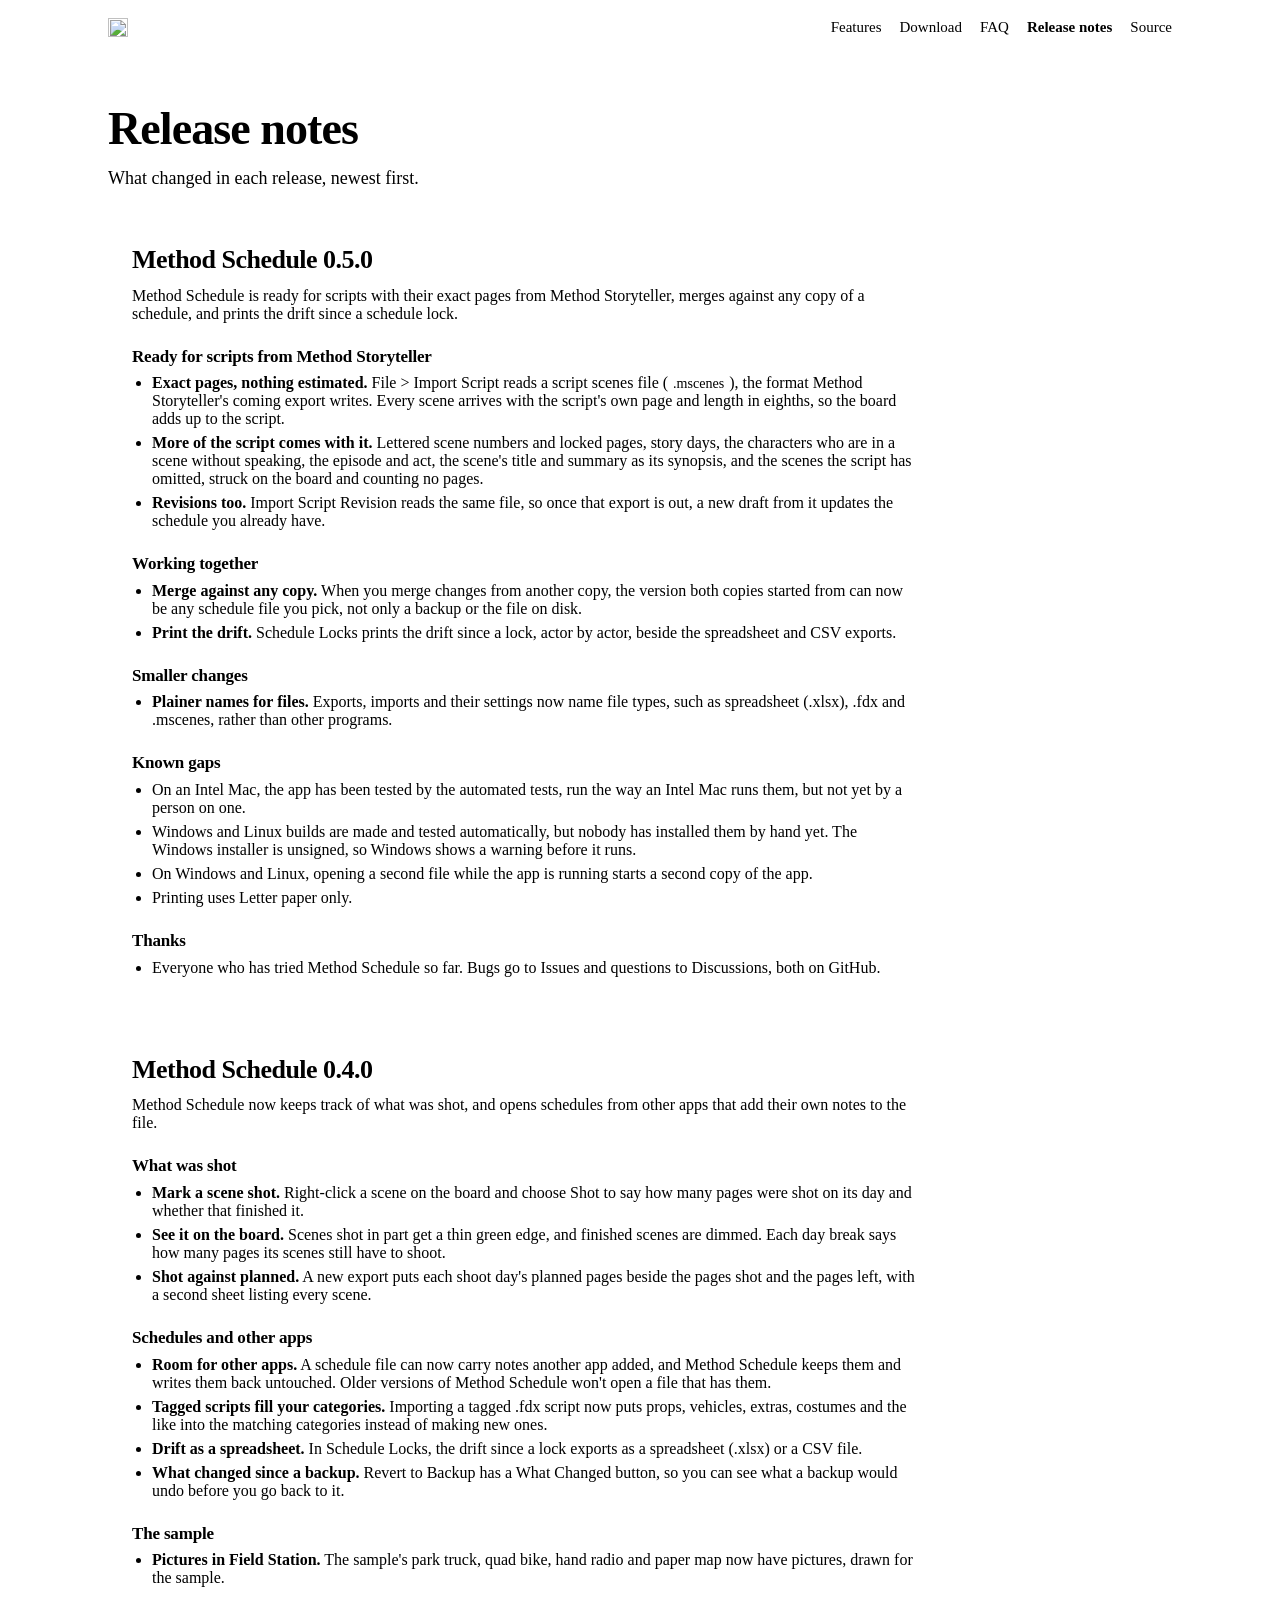
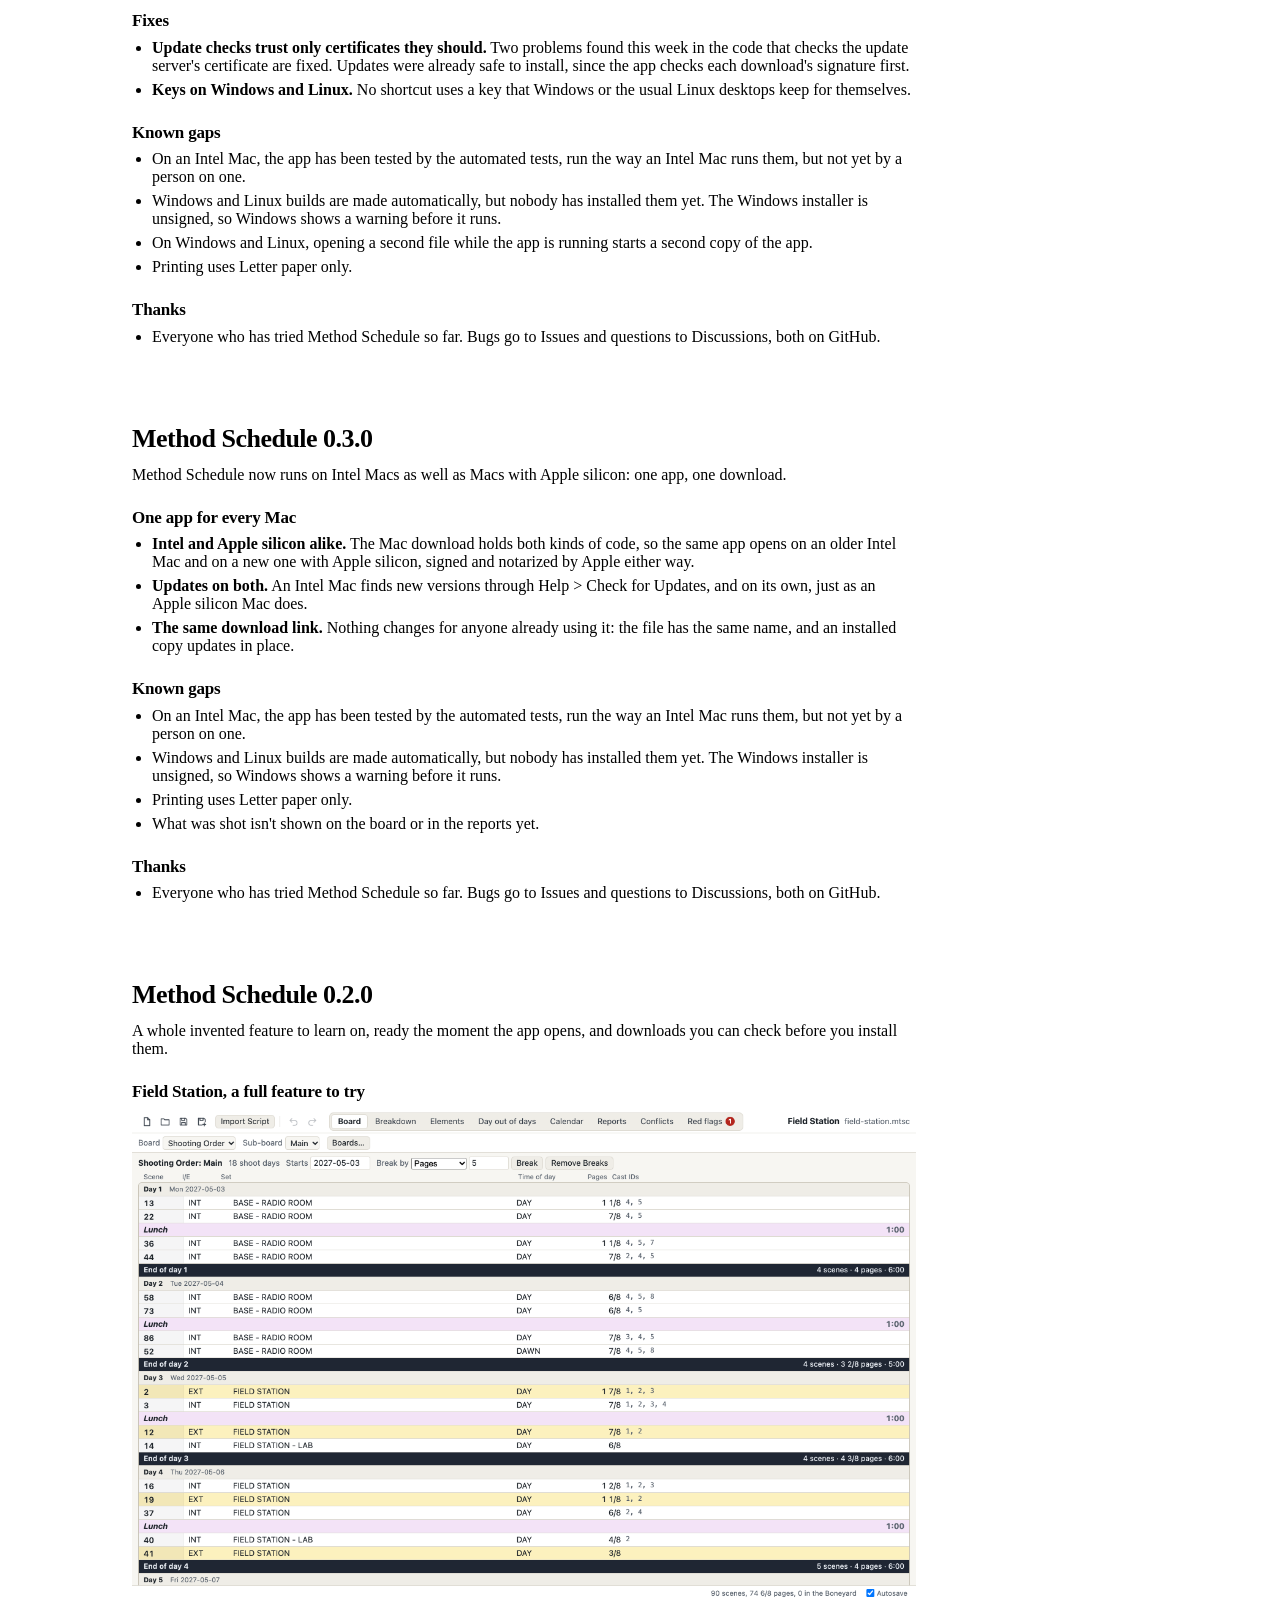
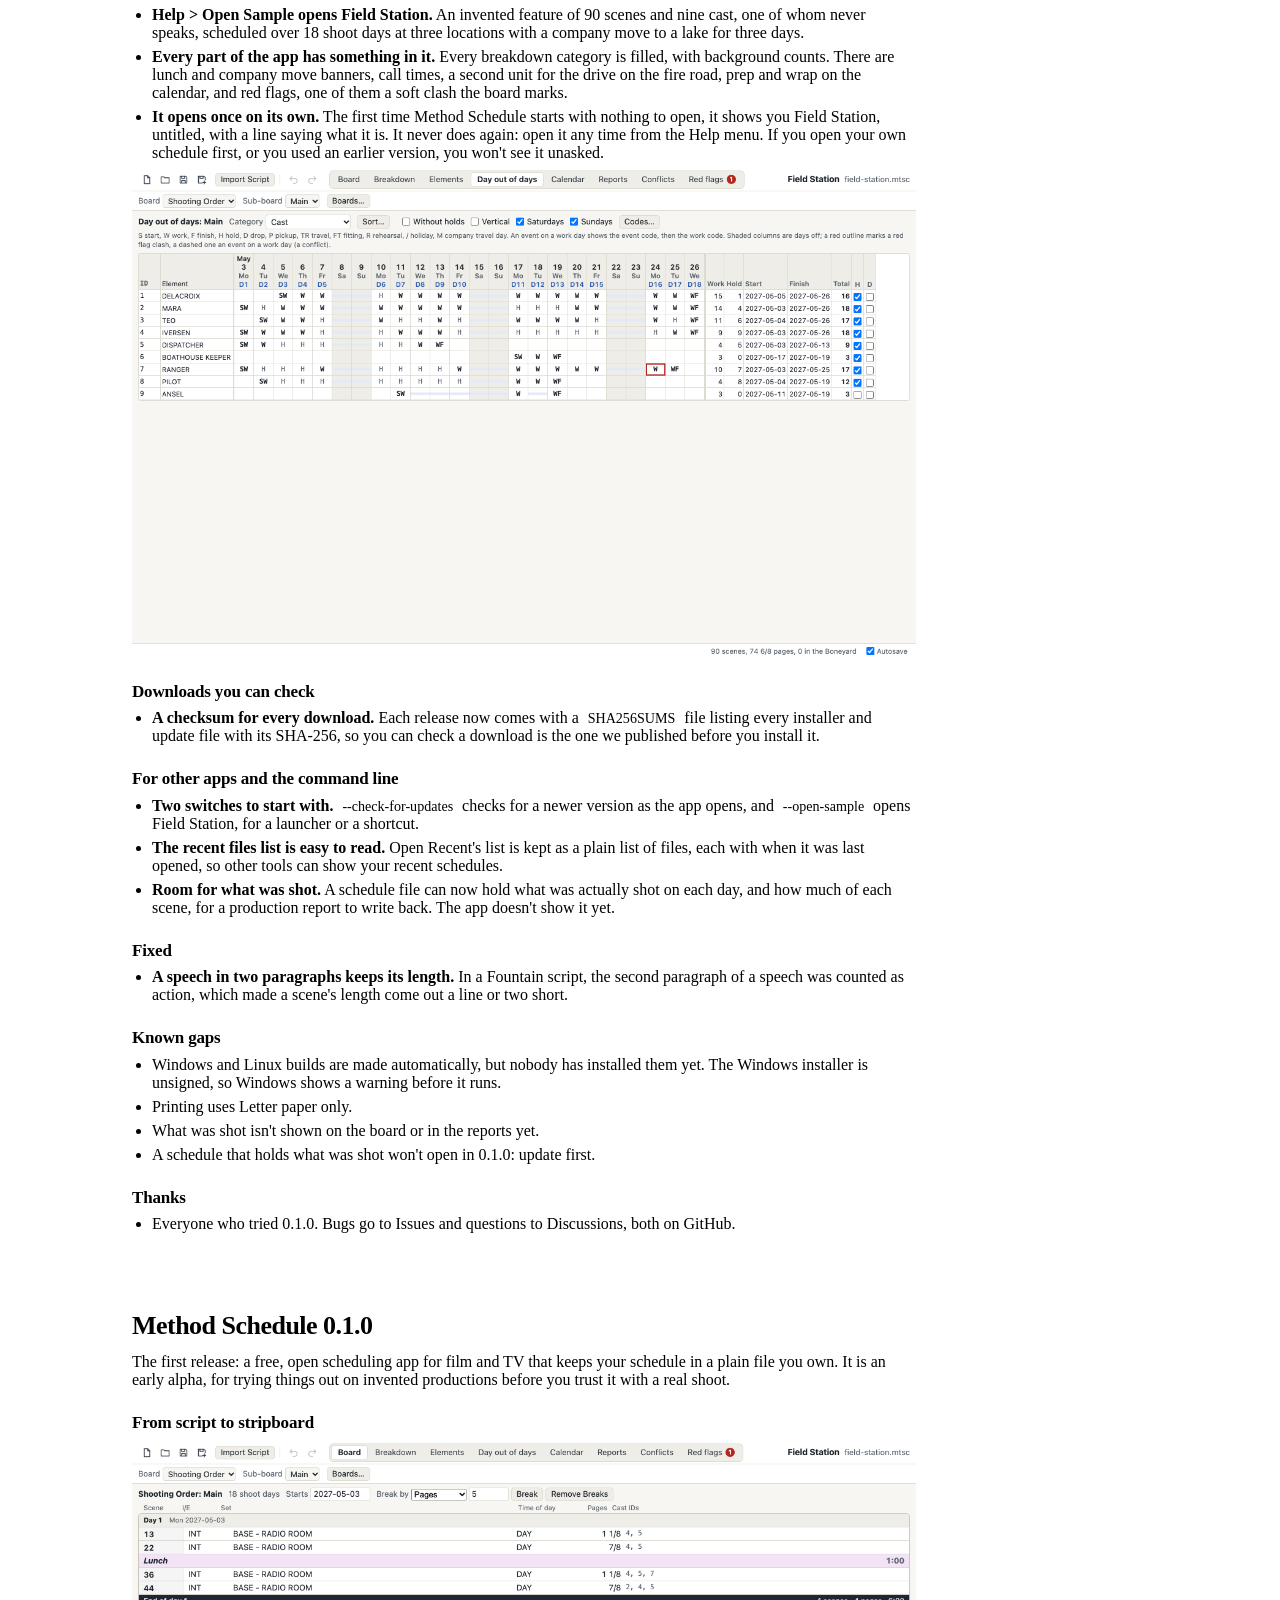
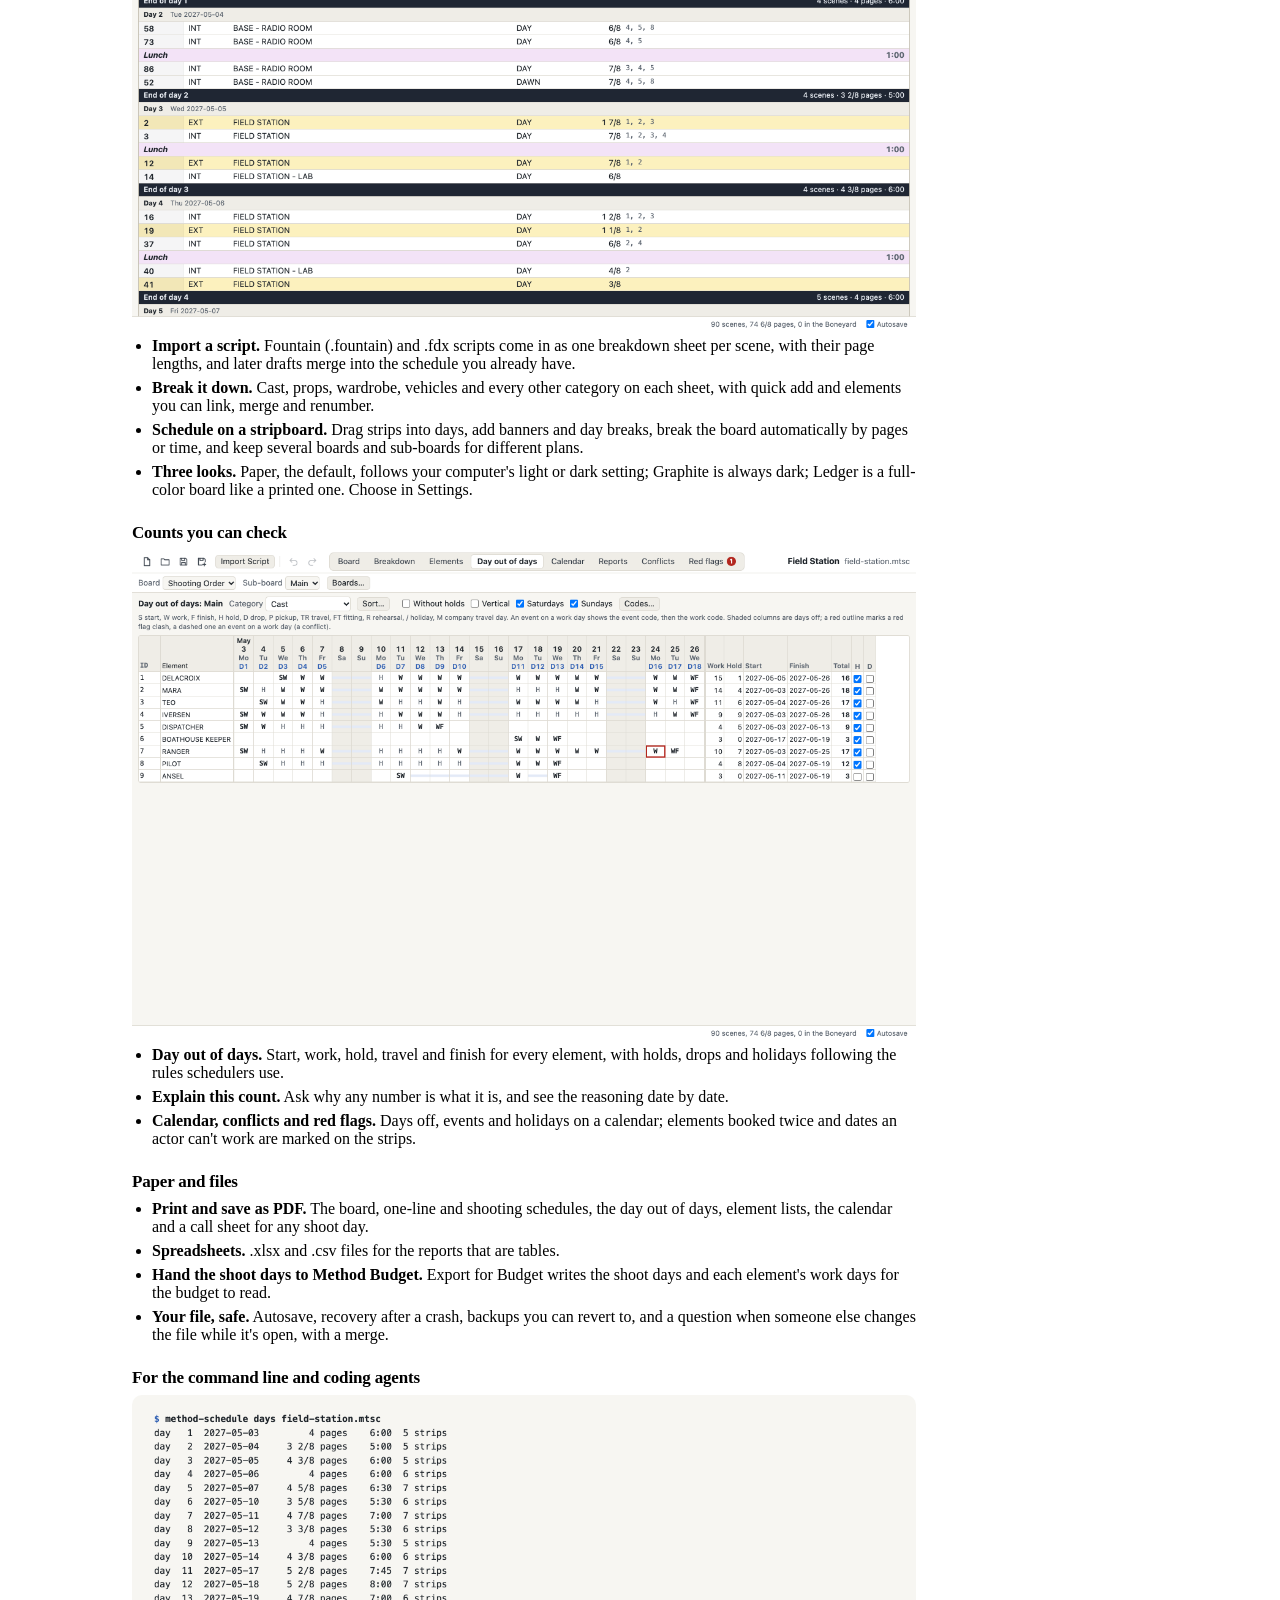
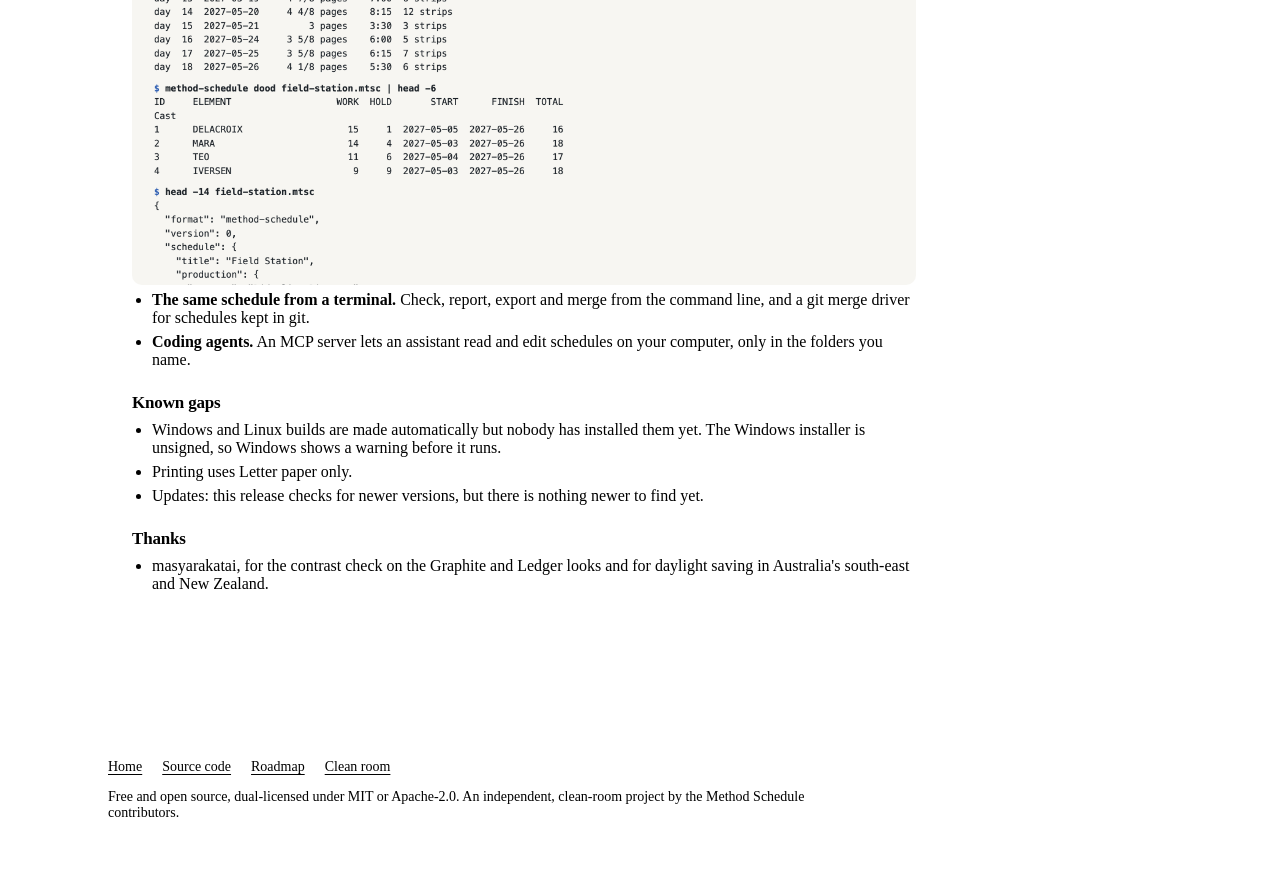
==== commit bc11b453: "notes: .mscenes is the format Storyteller's coming export writes Co-Authored-By: Claude Opus 5.5 <no" ====
--- a/site/releases/index.html
+++ b/site/releases/index.html
@@ -57,12 +57,12 @@
     <!-- releases:start (generated by scripts/site.py from docs/releases/*.md: edit that, then run python3 scripts/site.py) -->
     <article class="release" id="v0-5-0" aria-labelledby="v0-5-0-t">
       <h2 id="v0-5-0-t">Method Schedule 0.5.0</h2>
-      <p>Method Schedule now imports scripts straight from Method Storyteller with their exact pages, merges against any copy of a schedule, and prints the drift since a schedule lock.</p>
-      <h3>Scripts from Method Storyteller</h3>
-      <ul>
-        <li><strong>Exact pages, nothing estimated.</strong> File &gt; Import Script reads a script scenes file (<code>.mscenes</code>) that Method Storyteller exports. Every scene arrives with the script's own page and length in eighths, so the board adds up to the script.</li>
+      <p>Method Schedule is ready for scripts with their exact pages from Method Storyteller, merges against any copy of a schedule, and prints the drift since a schedule lock.</p>
+      <h3>Ready for scripts from Method Storyteller</h3>
+      <ul>
+        <li><strong>Exact pages, nothing estimated.</strong> File &gt; Import Script reads a script scenes file (<code>.mscenes</code>), the format Method Storyteller's coming export writes. Every scene arrives with the script's own page and length in eighths, so the board adds up to the script.</li>
         <li><strong>More of the script comes with it.</strong> Lettered scene numbers and locked pages, story days, the characters who are in a scene without speaking, the episode and act, the scene's title and summary as its synopsis, and the scenes the script has omitted, struck on the board and counting no pages.</li>
-        <li><strong>Revisions too.</strong> Import Script Revision reads the same file, so a new draft from Method Storyteller updates the schedule you already have.</li>
+        <li><strong>Revisions too.</strong> Import Script Revision reads the same file, so once that export is out, a new draft from it updates the schedule you already have.</li>
       </ul>
       <h3>Working together</h3>
       <ul>
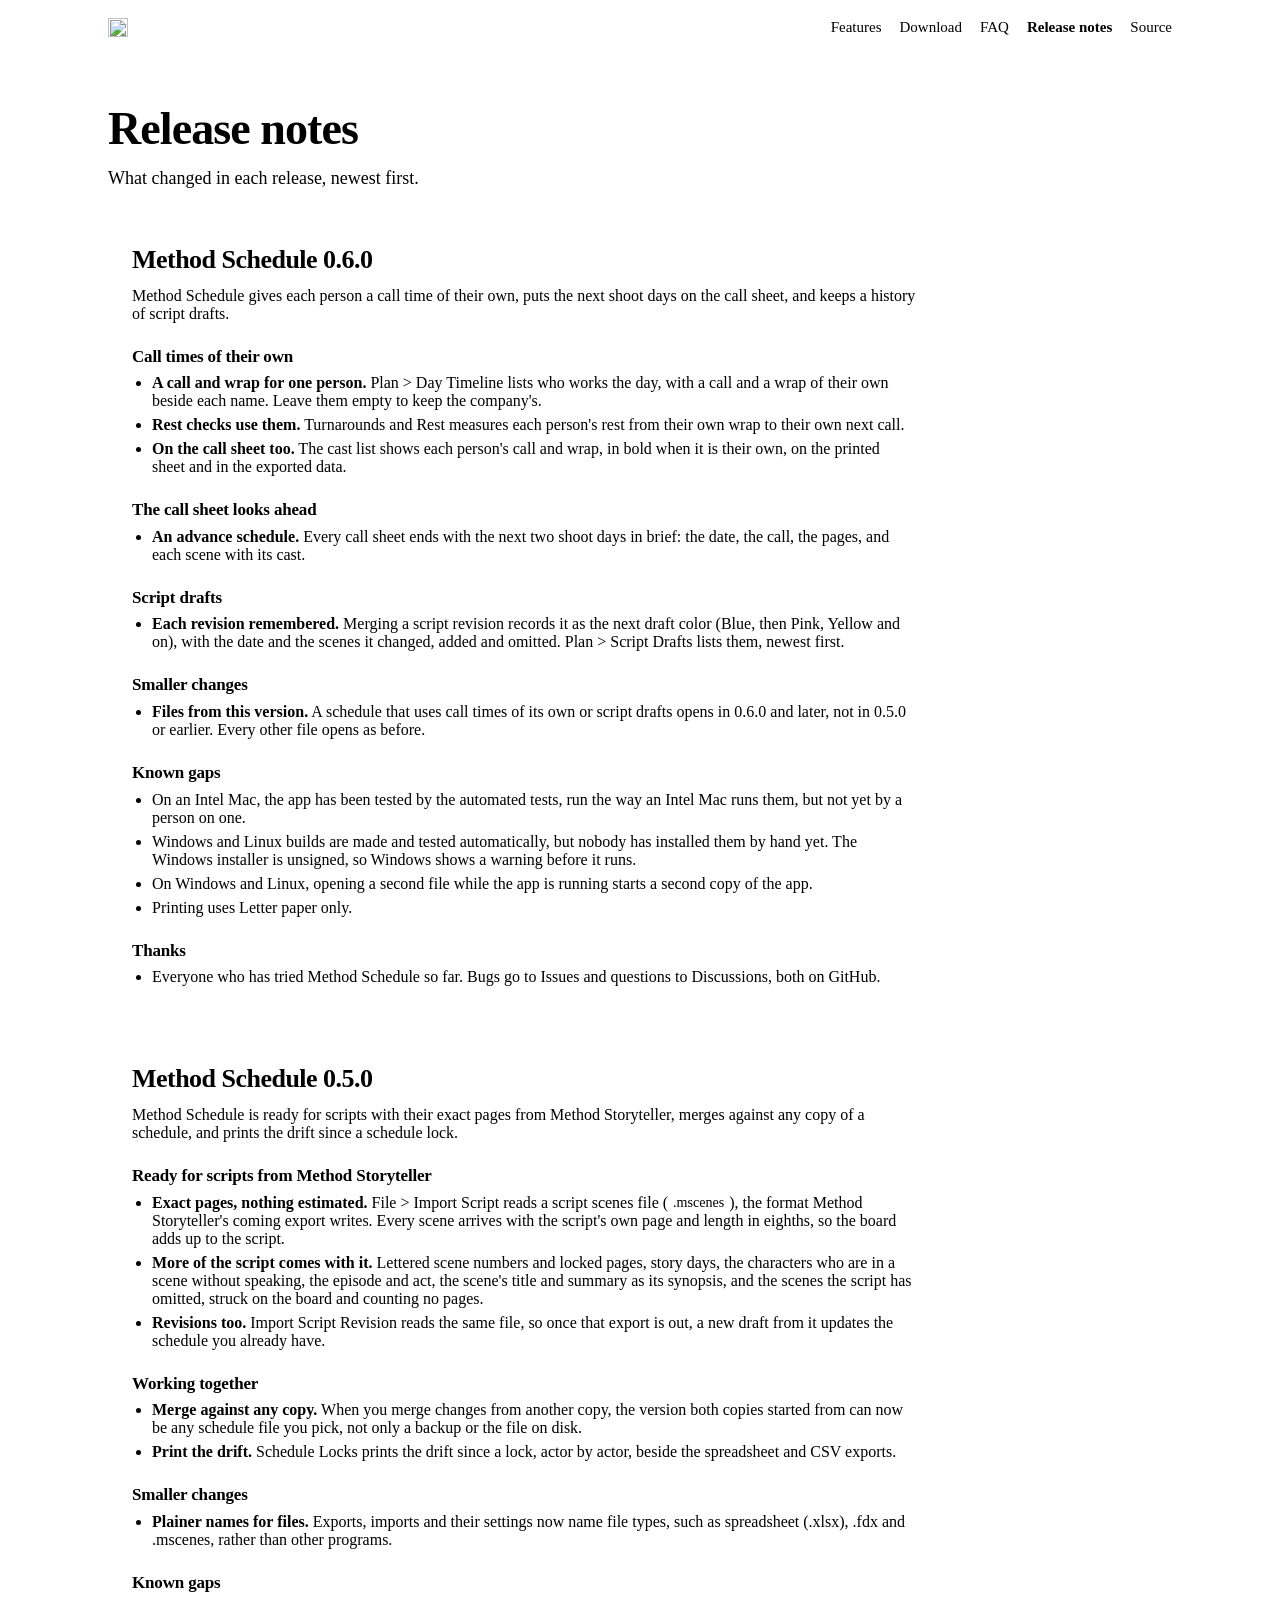
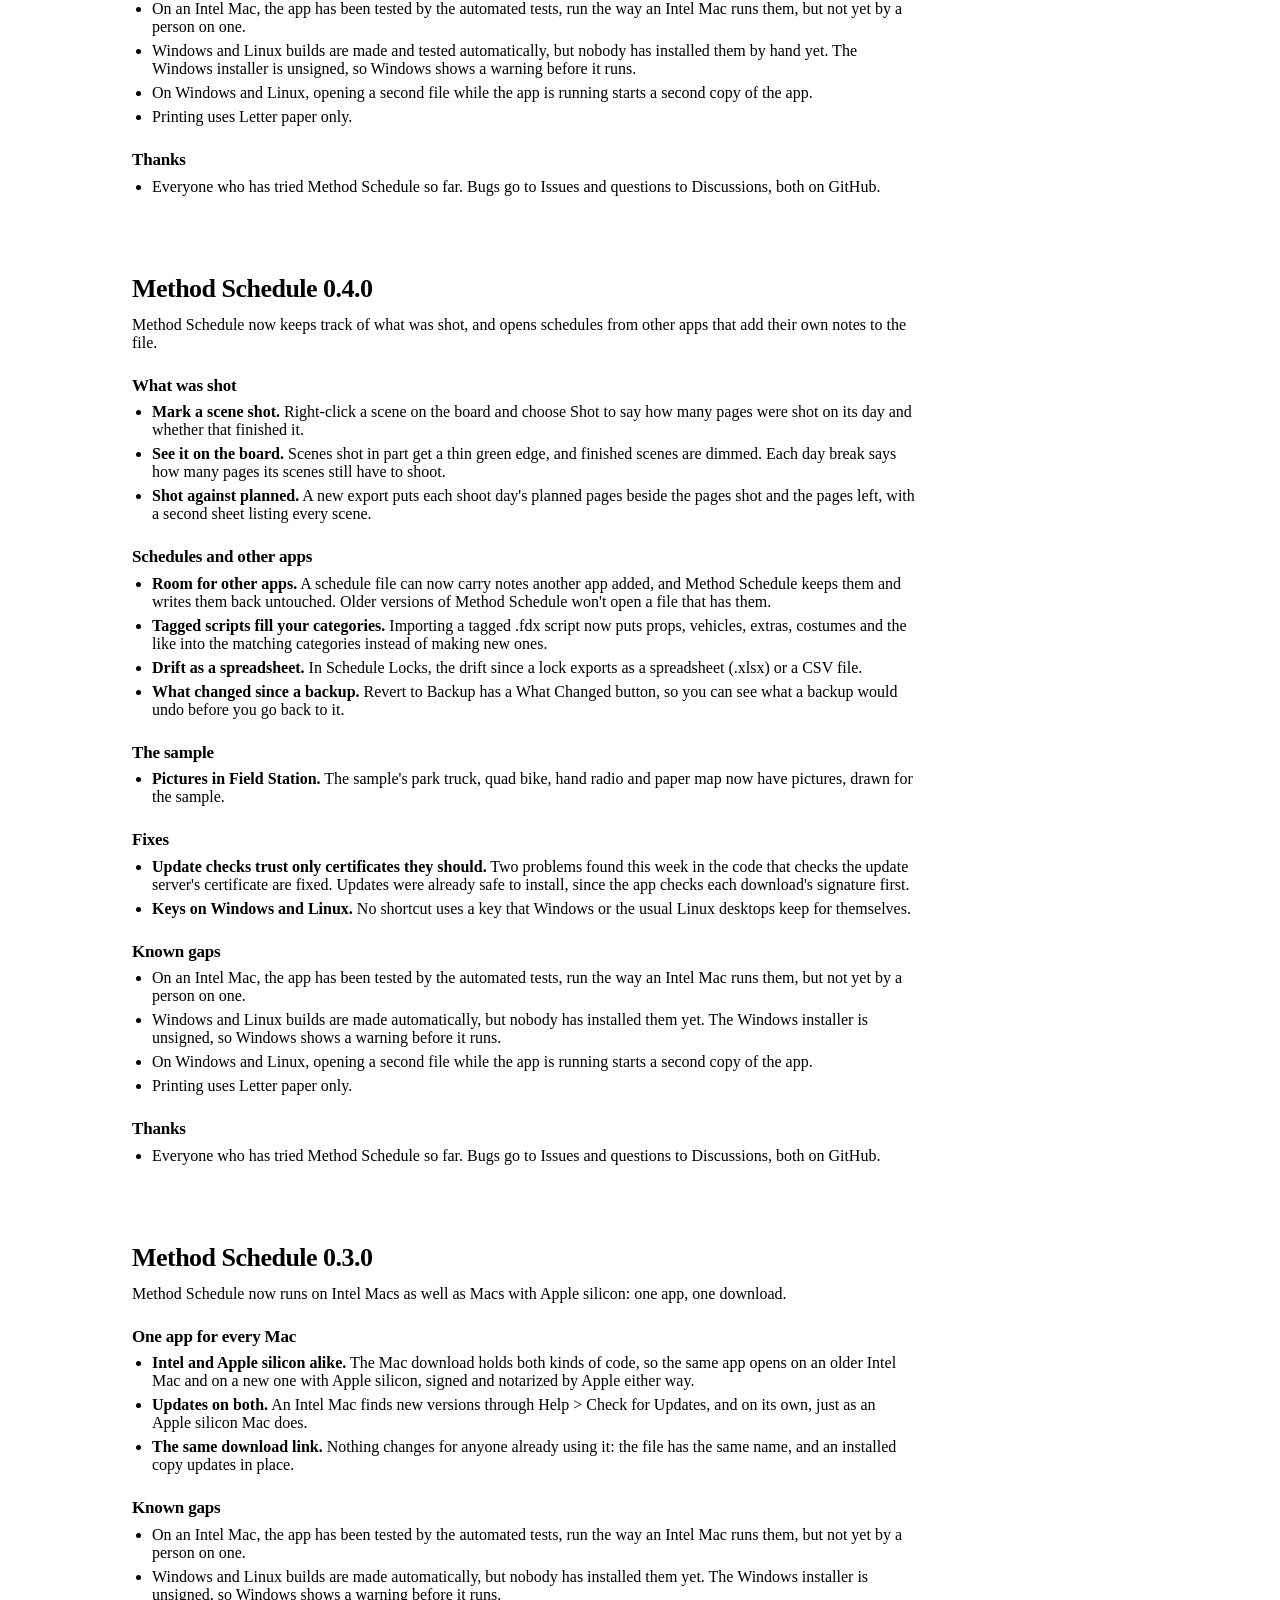
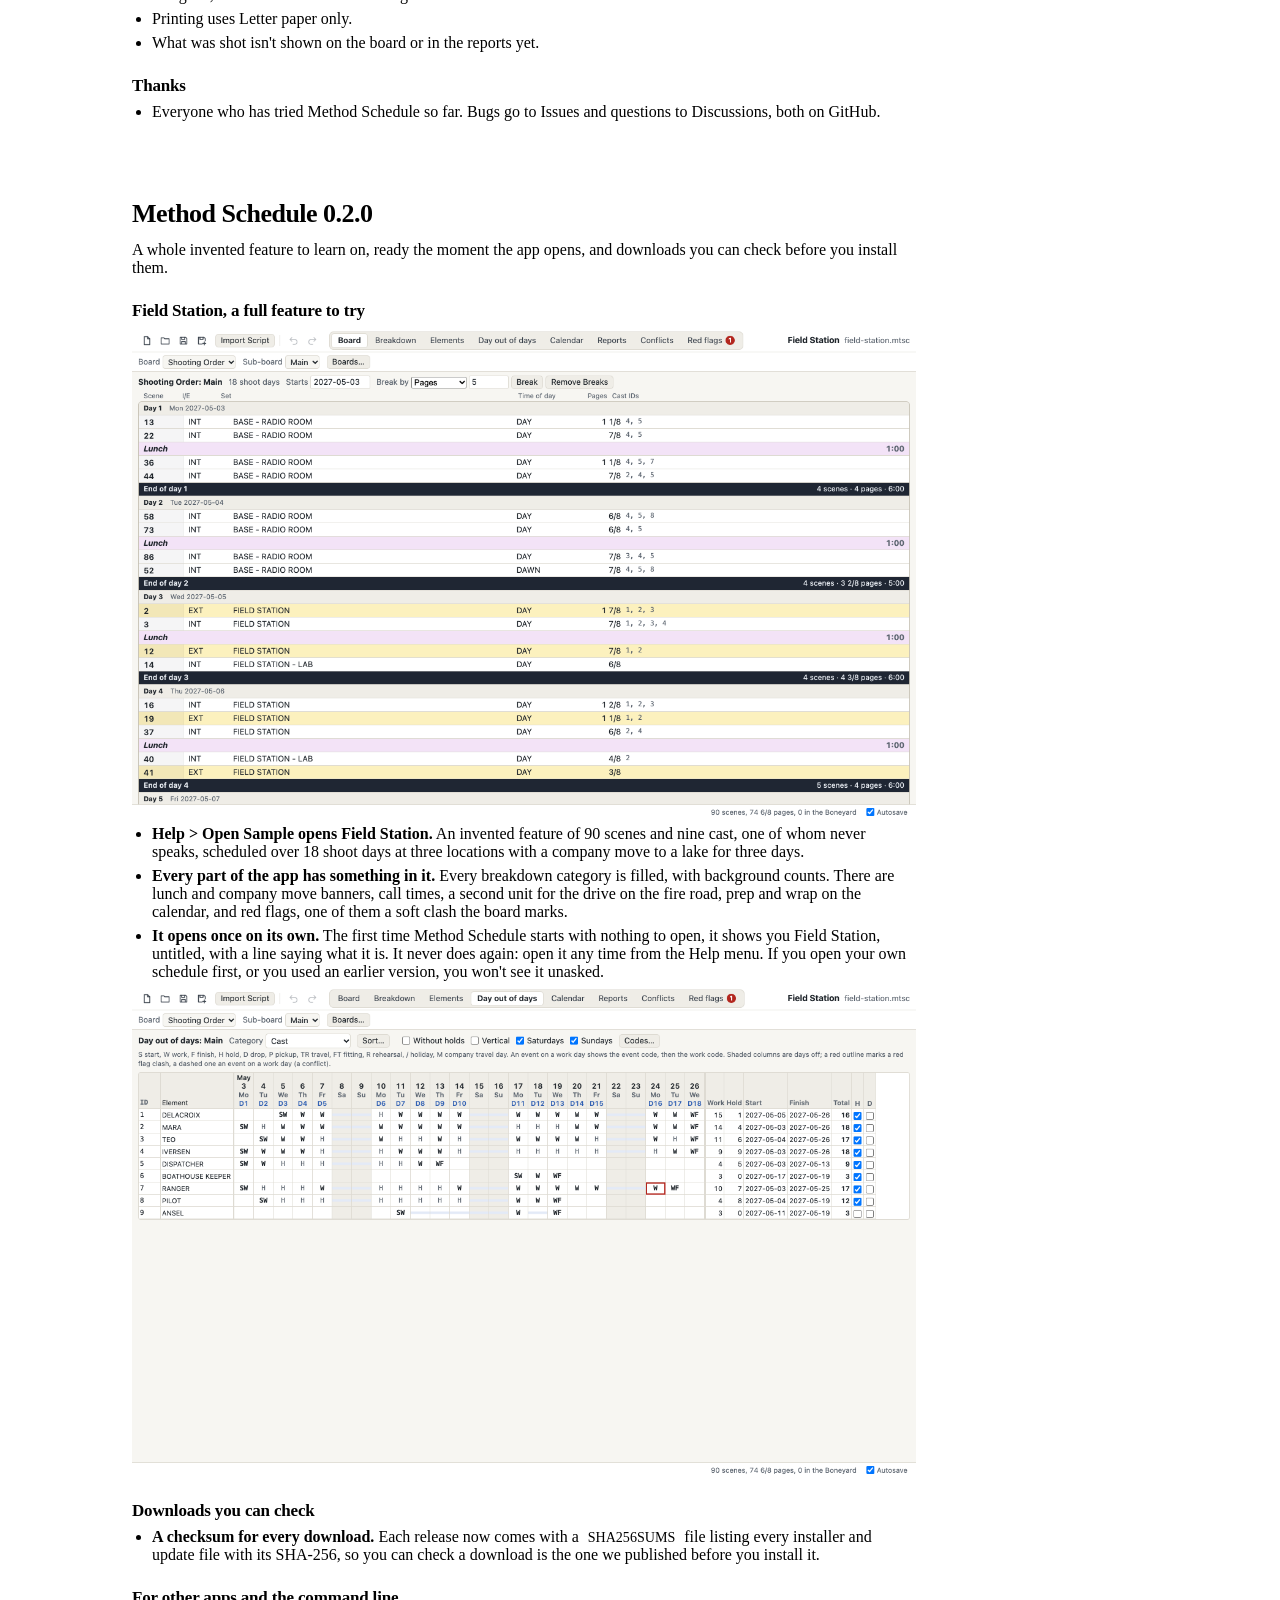
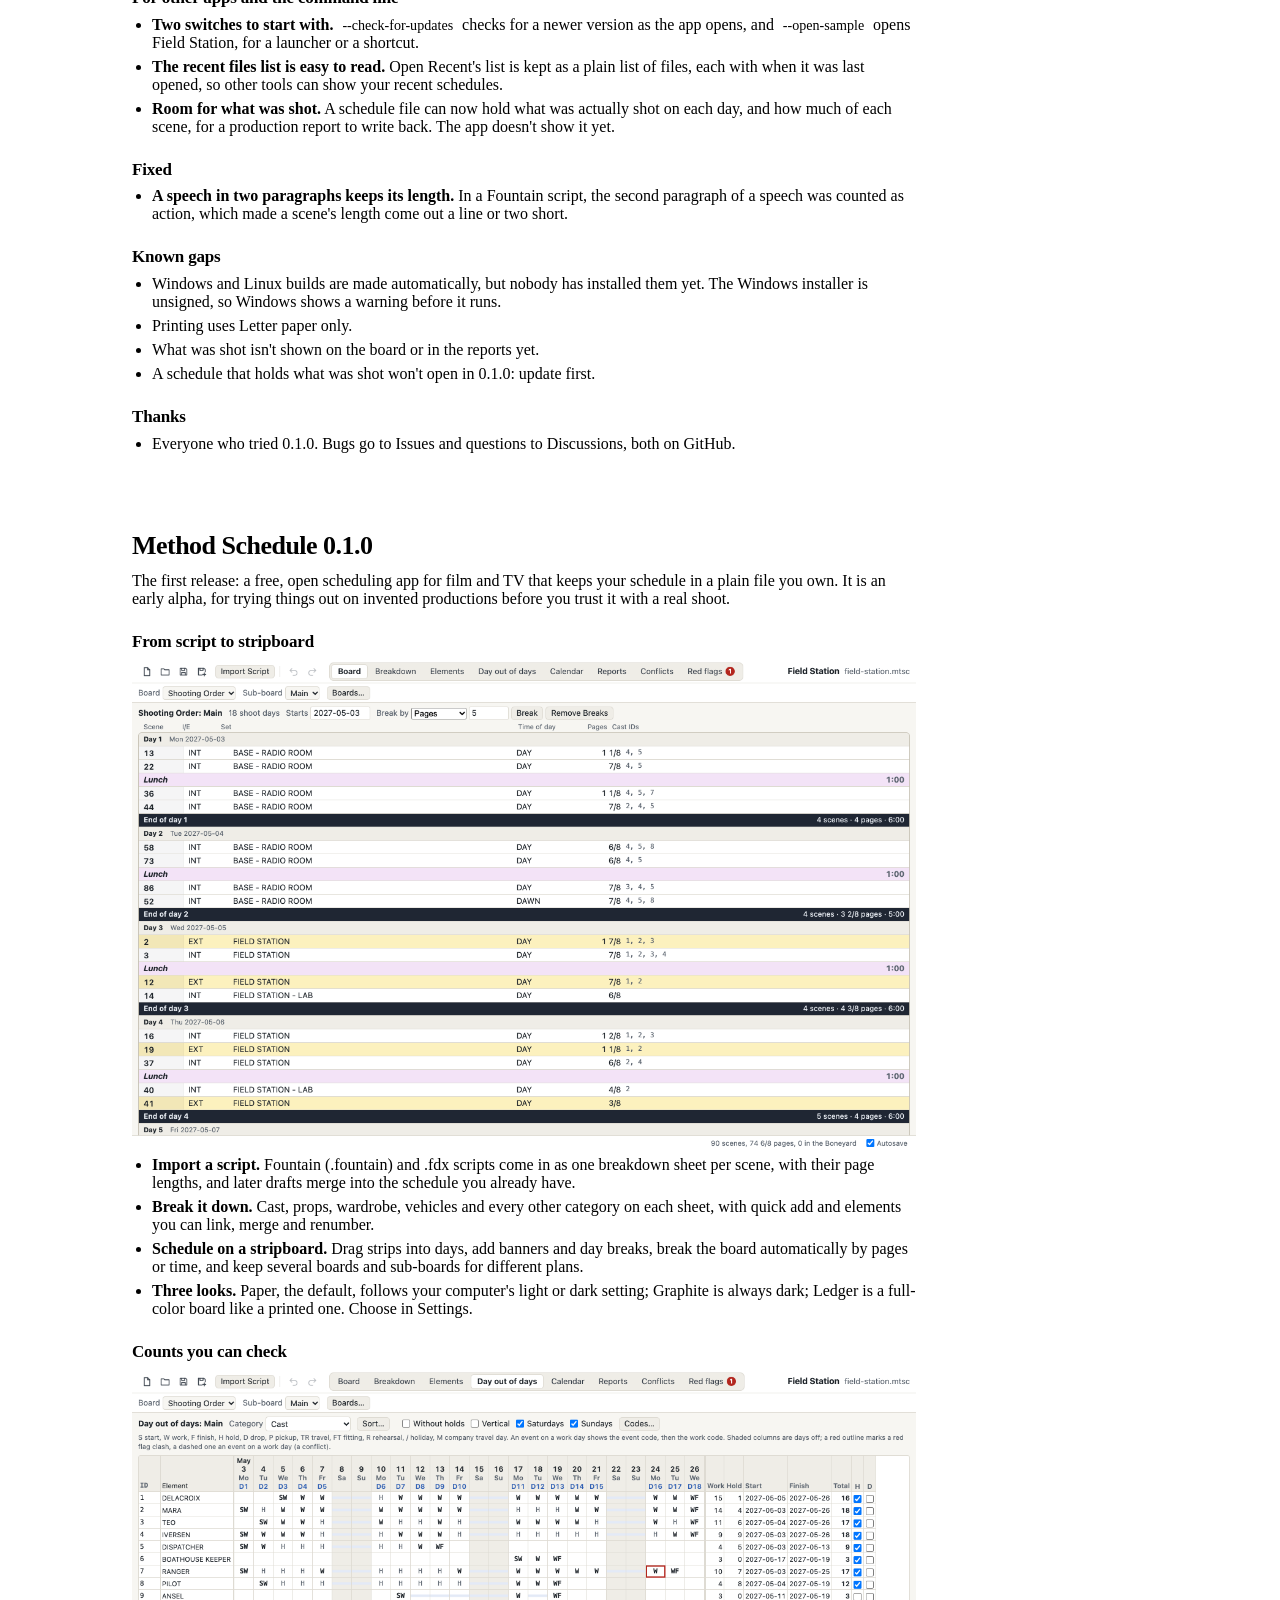
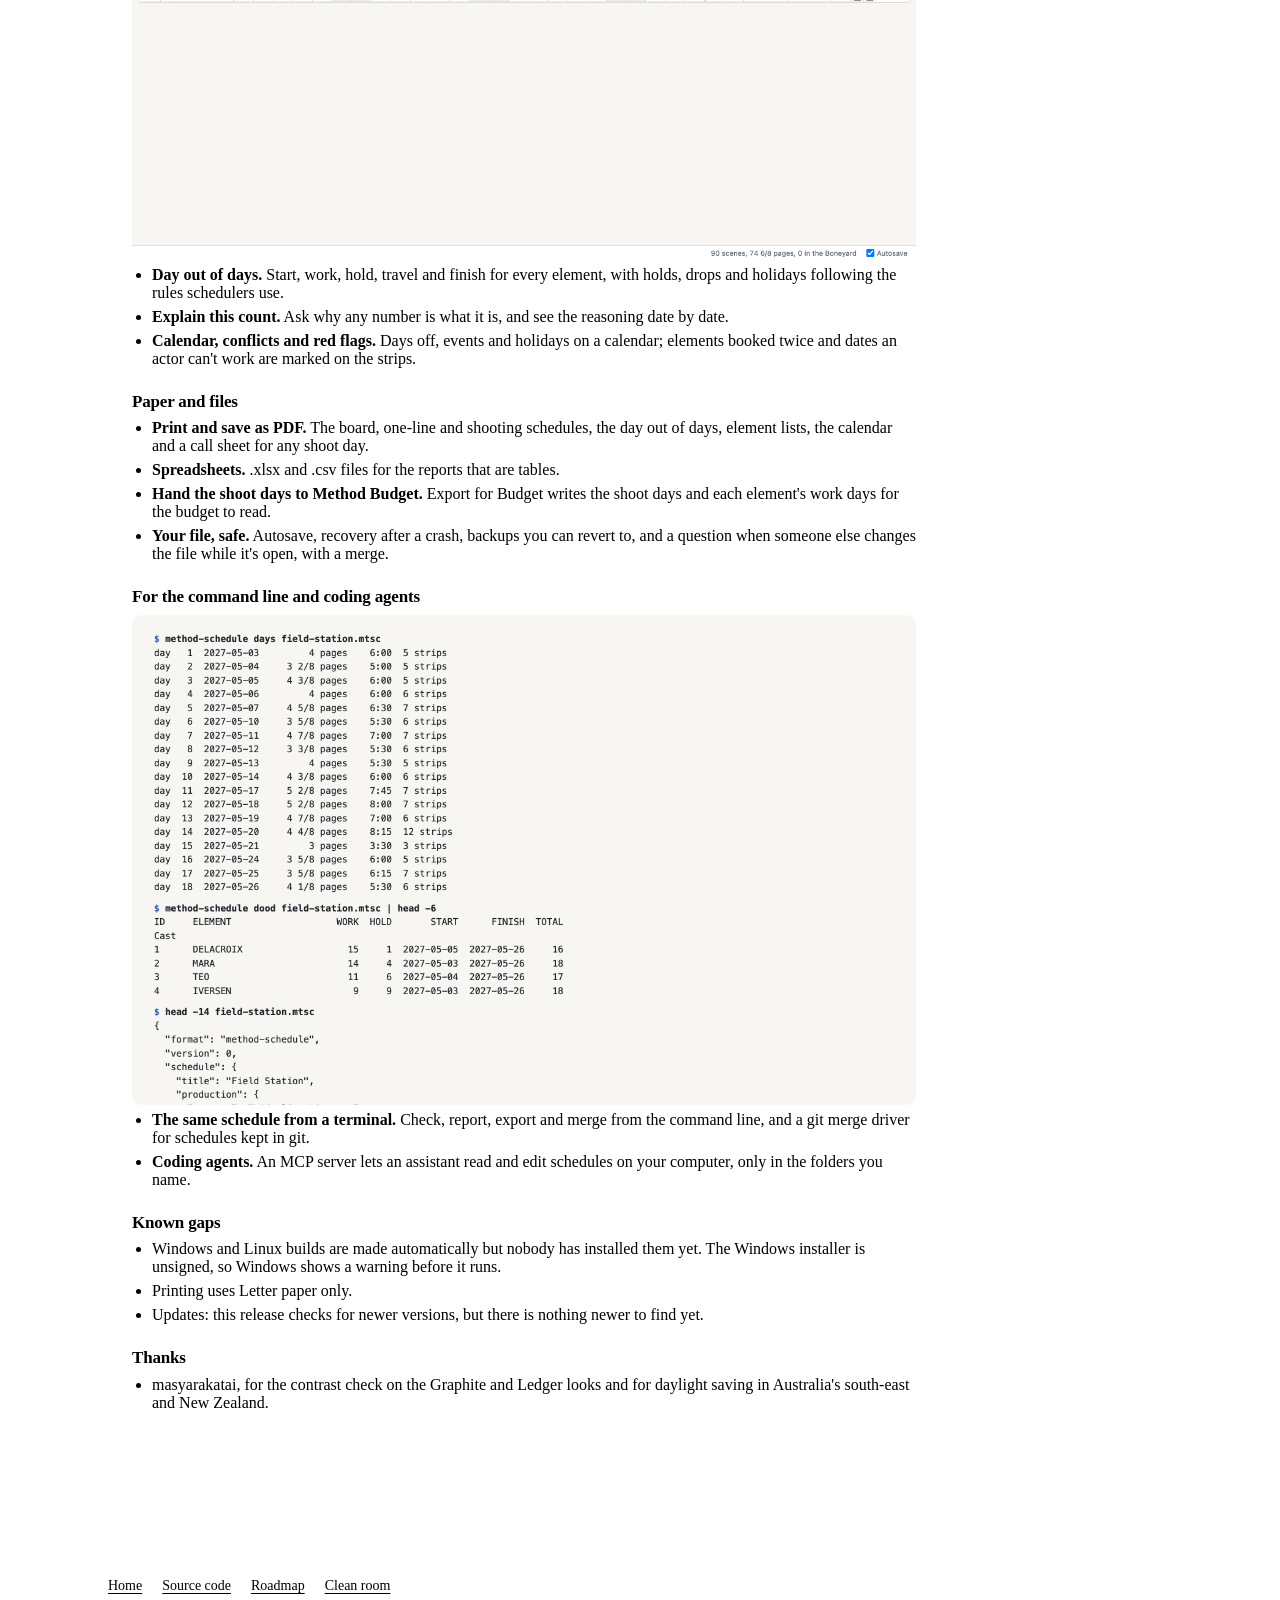
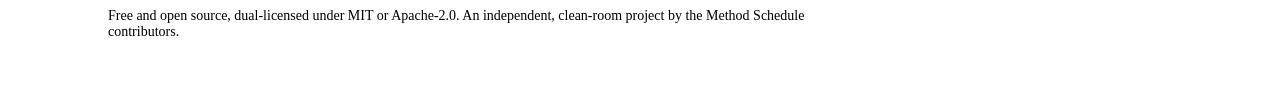
==== commit 982b7b2f: "Release 0.6.0: call times of their own, the advance schedule, script drafts, and the notes Co-Author" ====
--- a/site/releases/index.html
+++ b/site/releases/index.html
@@ -55,6 +55,39 @@
     <h1>Release notes</h1>
     <p class="intro">What changed in each release, newest first.</p>
     <!-- releases:start (generated by scripts/site.py from docs/releases/*.md: edit that, then run python3 scripts/site.py) -->
+    <article class="release" id="v0-6-0" aria-labelledby="v0-6-0-t">
+      <h2 id="v0-6-0-t">Method Schedule 0.6.0</h2>
+      <p>Method Schedule gives each person a call time of their own, puts the next shoot days on the call sheet, and keeps a history of script drafts.</p>
+      <h3>Call times of their own</h3>
+      <ul>
+        <li><strong>A call and wrap for one person.</strong> Plan &gt; Day Timeline lists who works the day, with a call and a wrap of their own beside each name. Leave them empty to keep the company's.</li>
+        <li><strong>Rest checks use them.</strong> Turnarounds and Rest measures each person's rest from their own wrap to their own next call.</li>
+        <li><strong>On the call sheet too.</strong> The cast list shows each person's call and wrap, in bold when it is their own, on the printed sheet and in the exported data.</li>
+      </ul>
+      <h3>The call sheet looks ahead</h3>
+      <ul>
+        <li><strong>An advance schedule.</strong> Every call sheet ends with the next two shoot days in brief: the date, the call, the pages, and each scene with its cast.</li>
+      </ul>
+      <h3>Script drafts</h3>
+      <ul>
+        <li><strong>Each revision remembered.</strong> Merging a script revision records it as the next draft color (Blue, then Pink, Yellow and on), with the date and the scenes it changed, added and omitted. Plan &gt; Script Drafts lists them, newest first.</li>
+      </ul>
+      <h3>Smaller changes</h3>
+      <ul>
+        <li><strong>Files from this version.</strong> A schedule that uses call times of its own or script drafts opens in 0.6.0 and later, not in 0.5.0 or earlier. Every other file opens as before.</li>
+      </ul>
+      <h3>Known gaps</h3>
+      <ul>
+        <li>On an Intel Mac, the app has been tested by the automated tests, run the way an Intel Mac runs them, but not yet by a person on one.</li>
+        <li>Windows and Linux builds are made and tested automatically, but nobody has installed them by hand yet. The Windows installer is unsigned, so Windows shows a warning before it runs.</li>
+        <li>On Windows and Linux, opening a second file while the app is running starts a second copy of the app.</li>
+        <li>Printing uses Letter paper only.</li>
+      </ul>
+      <h3>Thanks</h3>
+      <ul>
+        <li>Everyone who has tried Method Schedule so far. Bugs go to Issues and questions to Discussions, both on GitHub.</li>
+      </ul>
+    </article>
     <article class="release" id="v0-5-0" aria-labelledby="v0-5-0-t">
       <h2 id="v0-5-0-t">Method Schedule 0.5.0</h2>
       <p>Method Schedule is ready for scripts with their exact pages from Method Storyteller, merges against any copy of a schedule, and prints the drift since a schedule lock.</p>
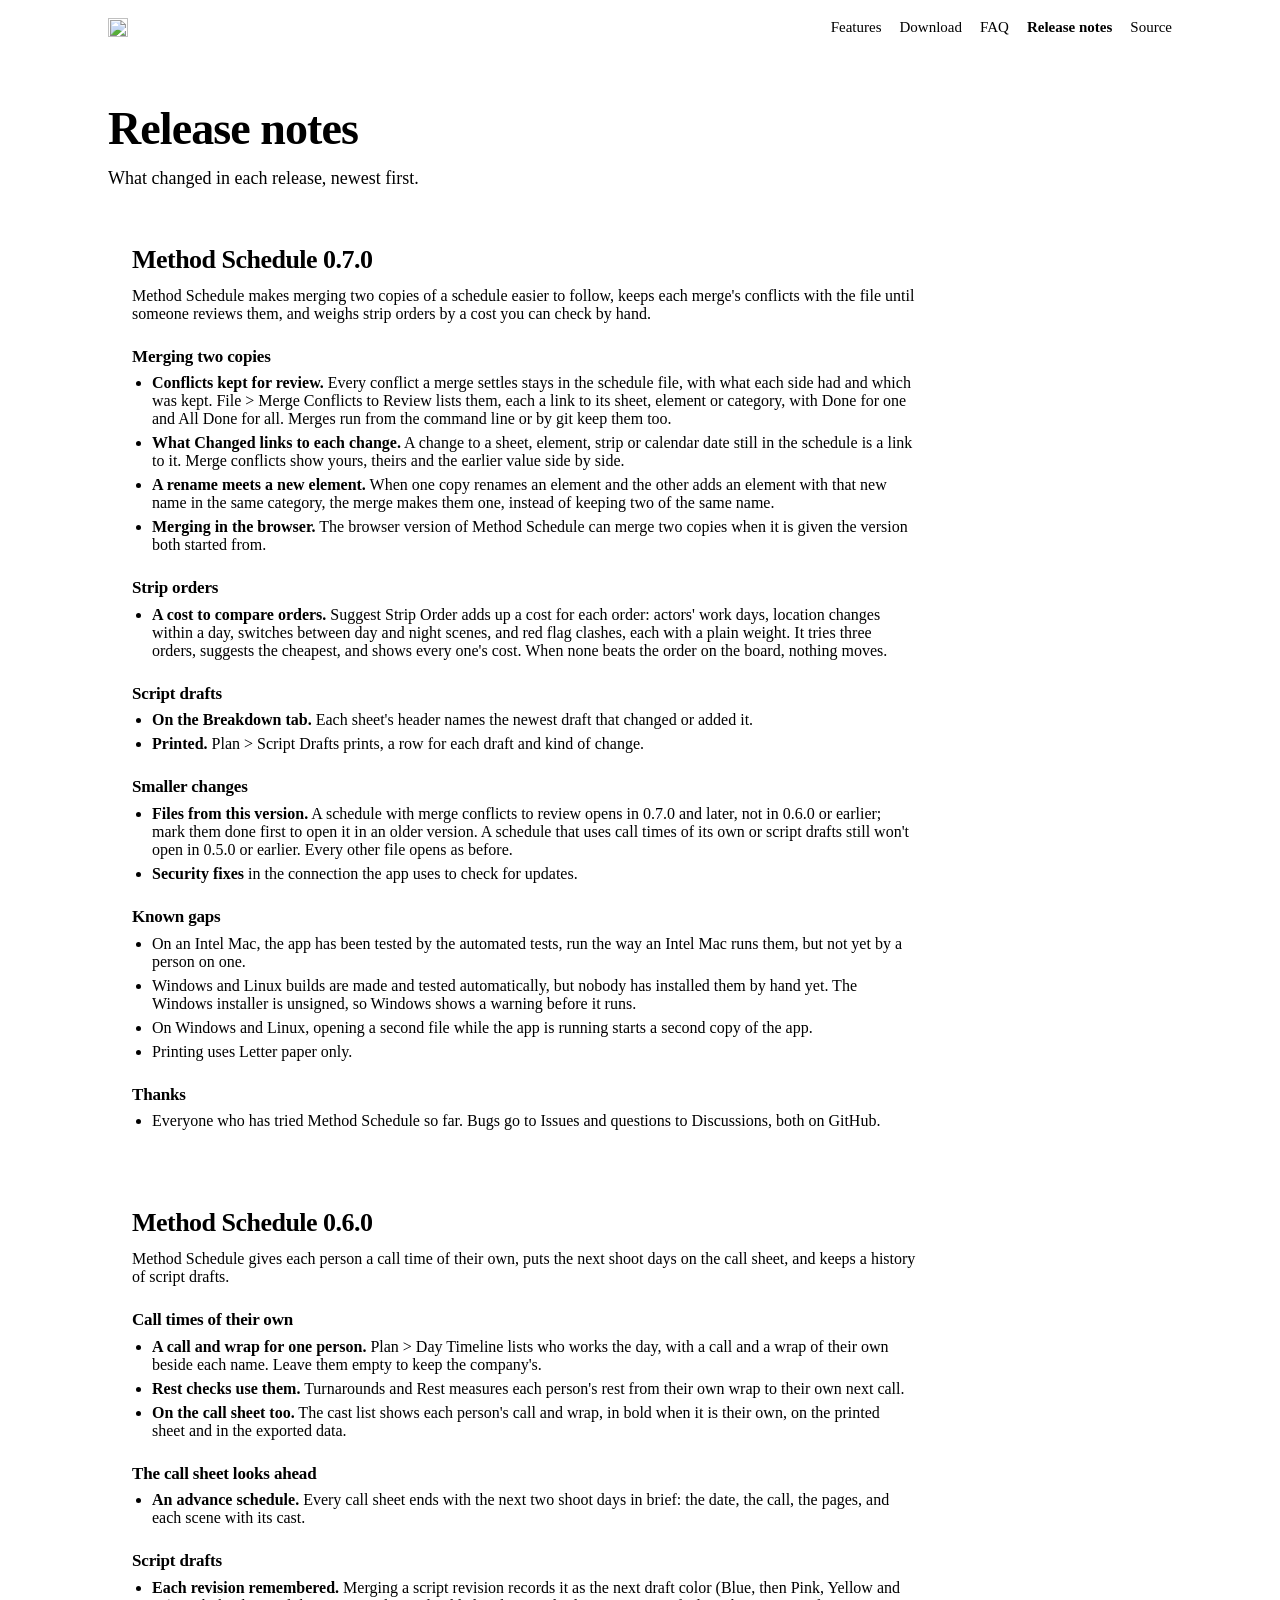
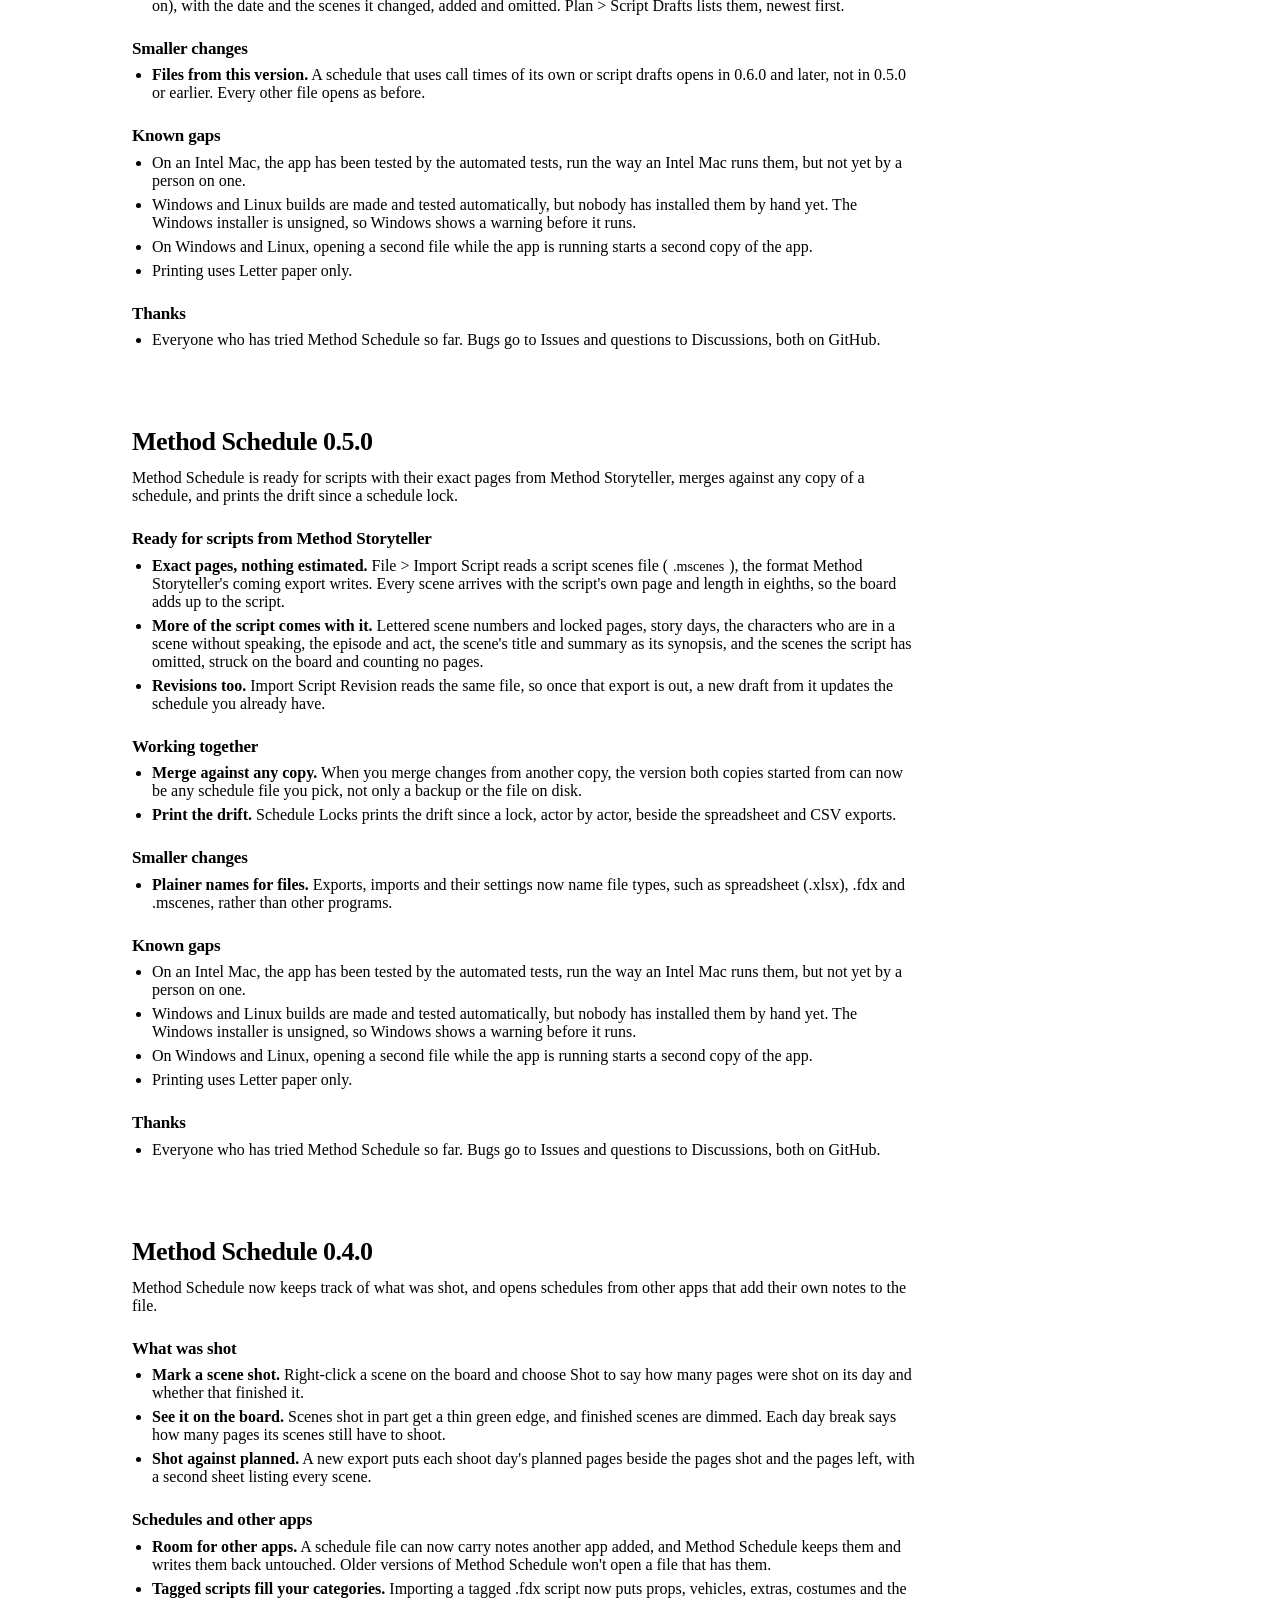
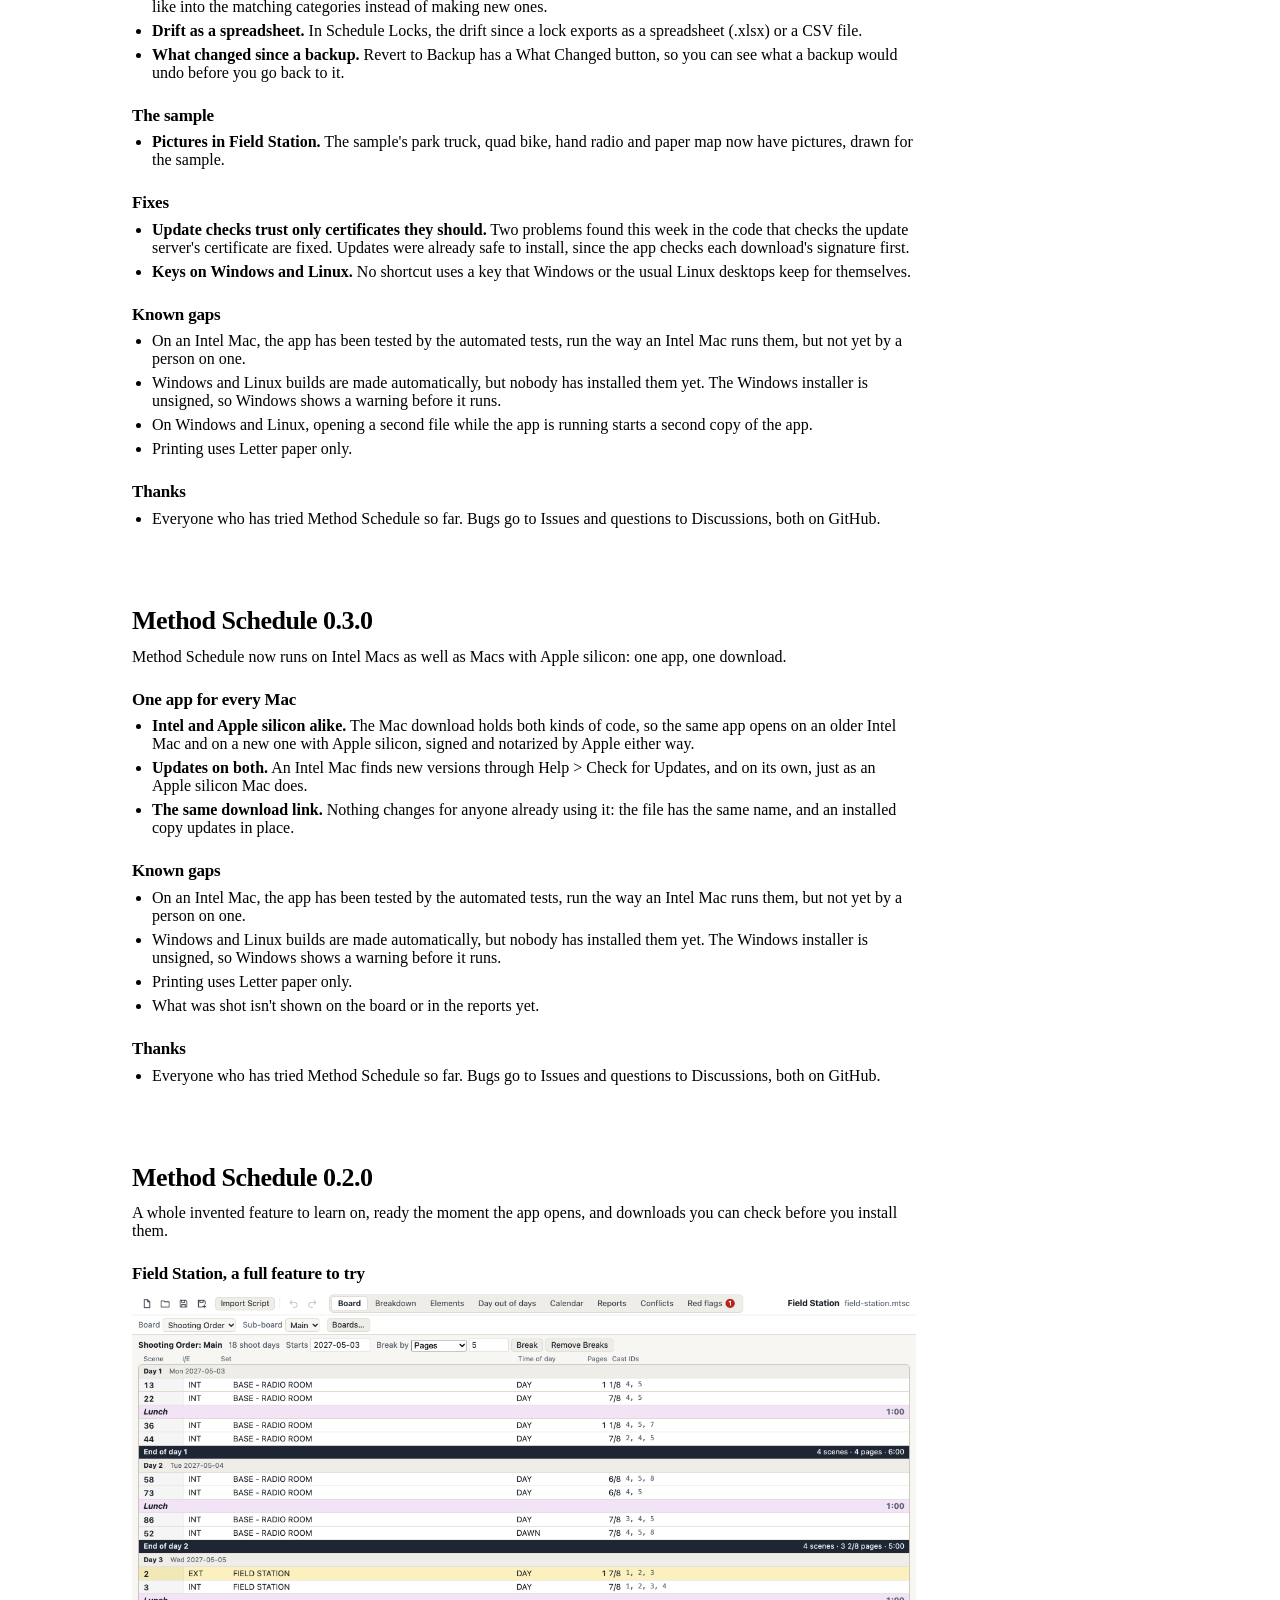
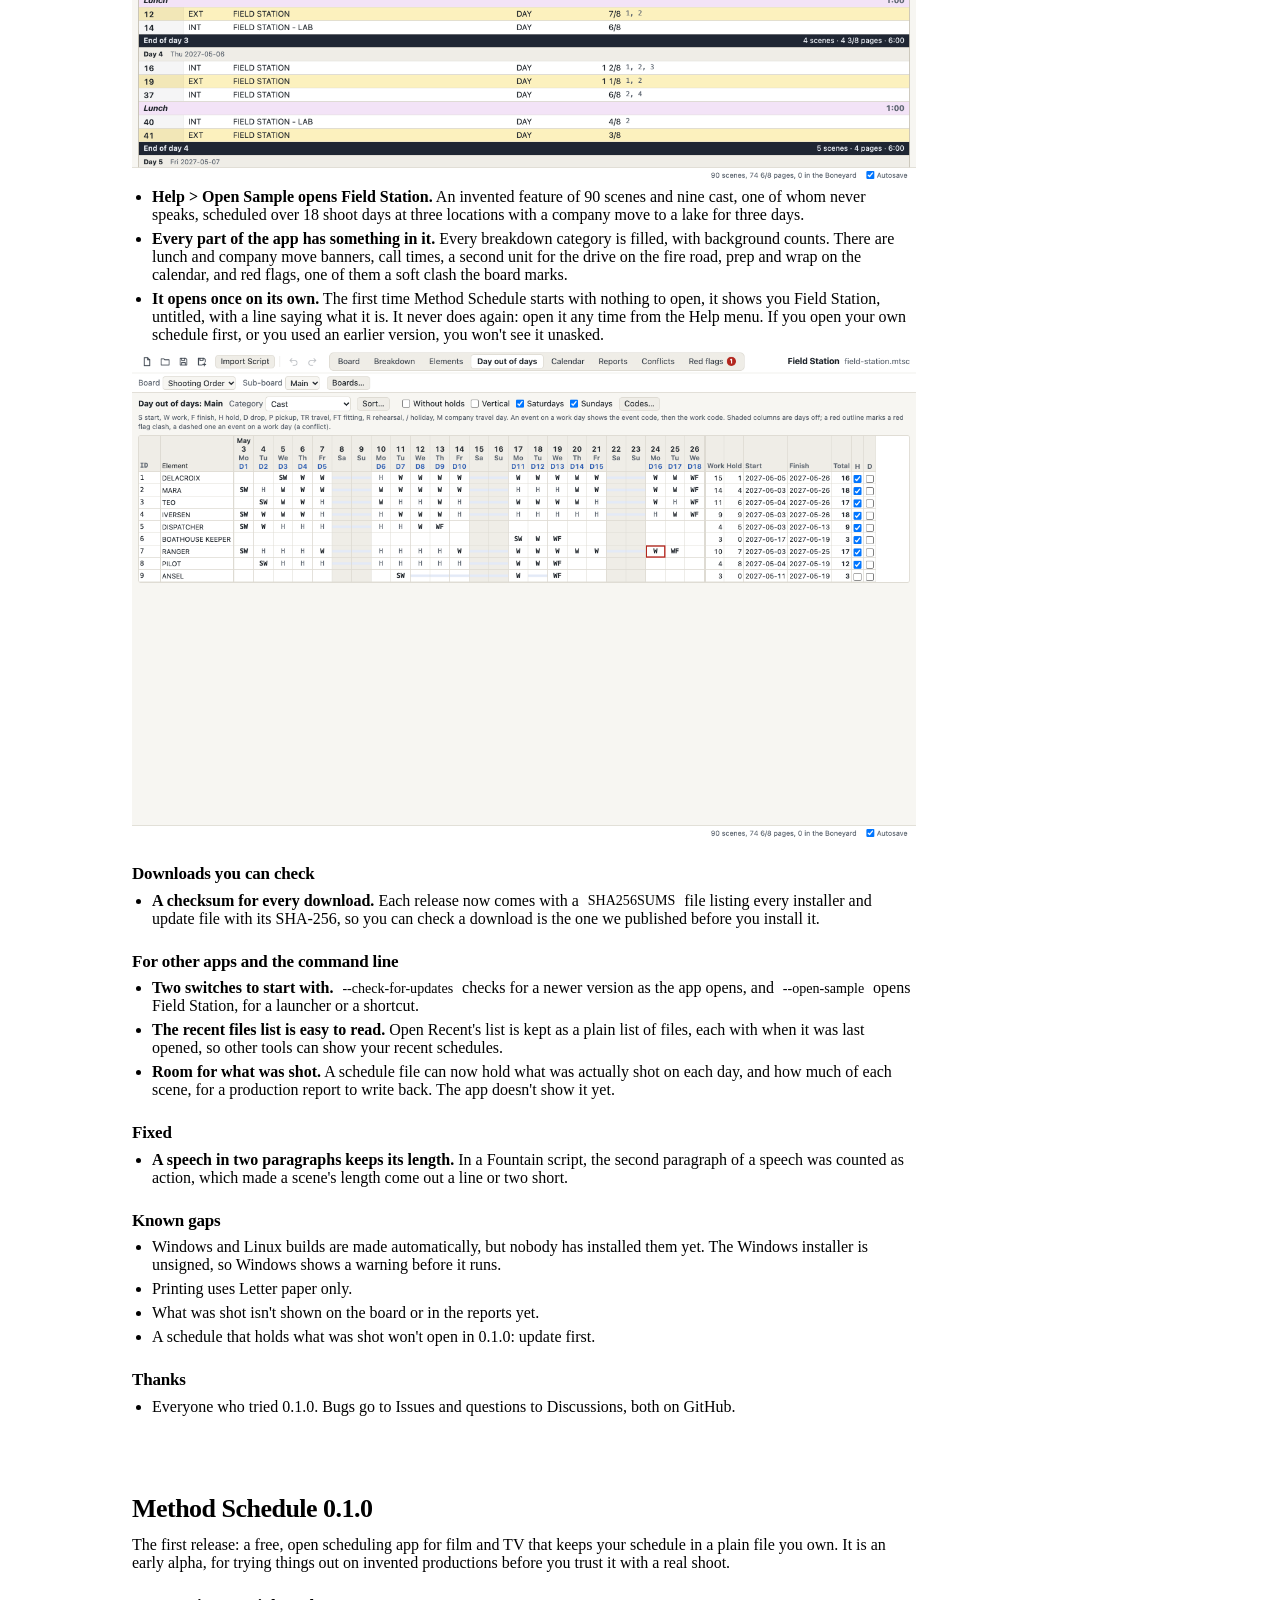
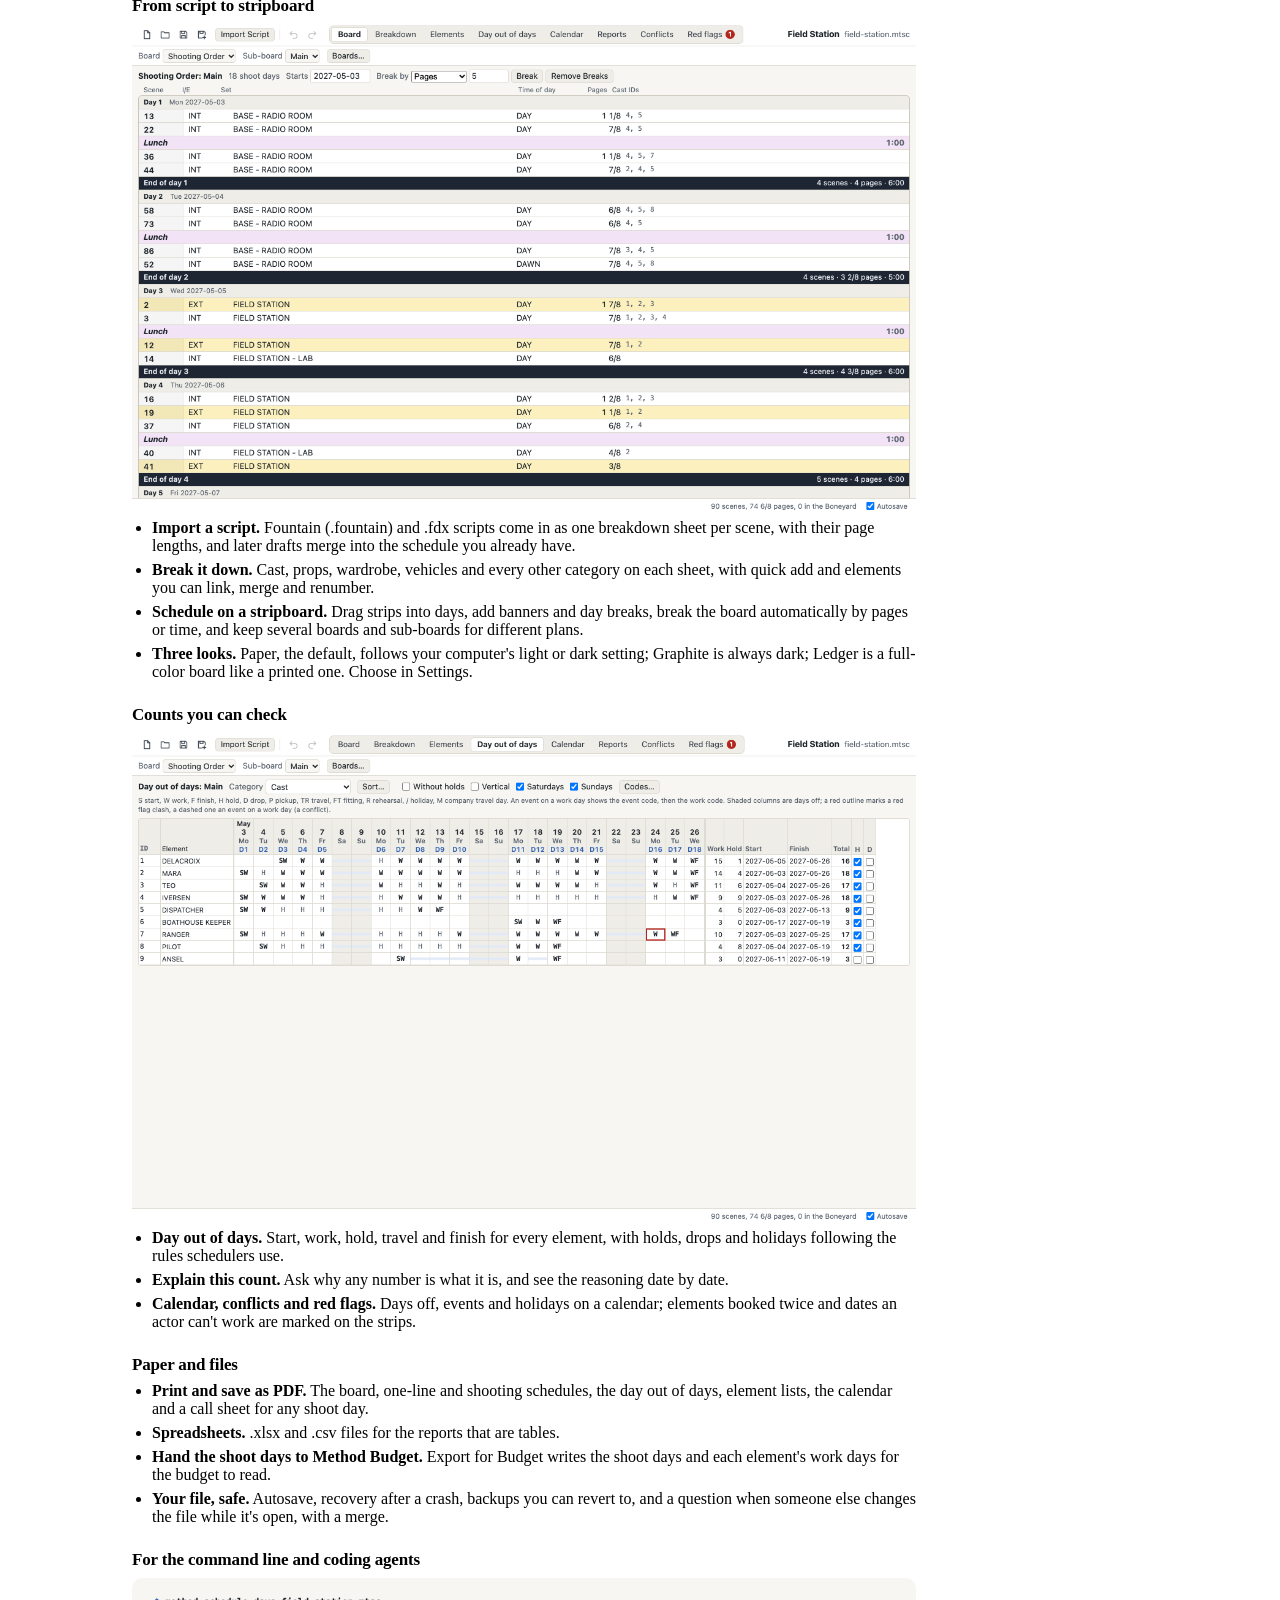
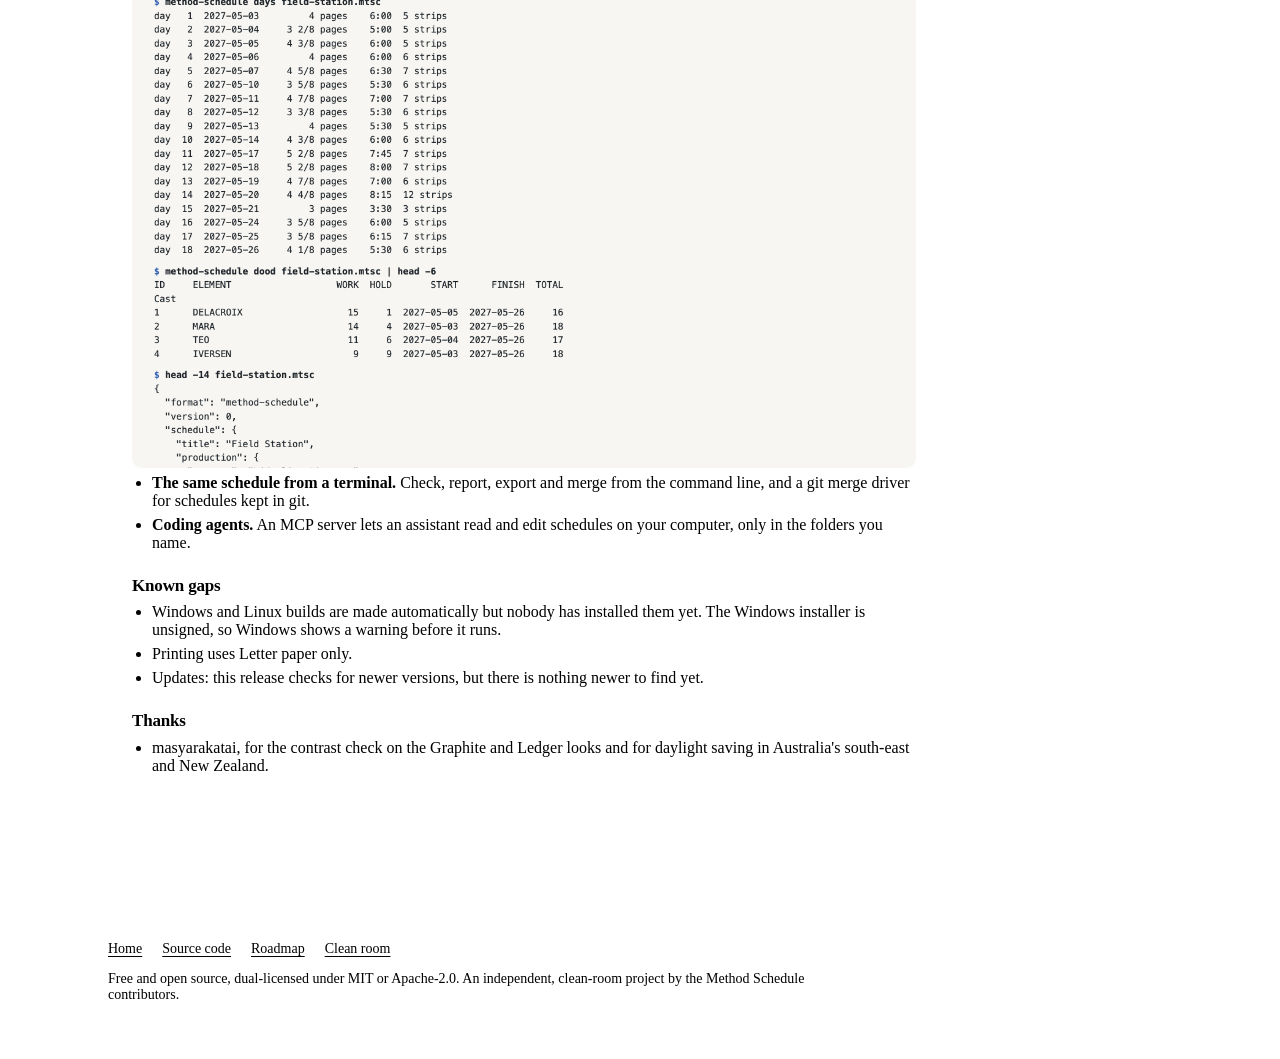
==== commit bb48c9ff: "Release 0.7.0: merge conflicts kept for review, What Changed links, the strip order cost, and the no" ====
--- a/site/releases/index.html
+++ b/site/releases/index.html
@@ -55,6 +55,42 @@
     <h1>Release notes</h1>
     <p class="intro">What changed in each release, newest first.</p>
     <!-- releases:start (generated by scripts/site.py from docs/releases/*.md: edit that, then run python3 scripts/site.py) -->
+    <article class="release" id="v0-7-0" aria-labelledby="v0-7-0-t">
+      <h2 id="v0-7-0-t">Method Schedule 0.7.0</h2>
+      <p>Method Schedule makes merging two copies of a schedule easier to follow, keeps each merge's conflicts with the file until someone reviews them, and weighs strip orders by a cost you can check by hand.</p>
+      <h3>Merging two copies</h3>
+      <ul>
+        <li><strong>Conflicts kept for review.</strong> Every conflict a merge settles stays in the schedule file, with what each side had and which was kept. File &gt; Merge Conflicts to Review lists them, each a link to its sheet, element or category, with Done for one and All Done for all. Merges run from the command line or by git keep them too.</li>
+        <li><strong>What Changed links to each change.</strong> A change to a sheet, element, strip or calendar date still in the schedule is a link to it. Merge conflicts show yours, theirs and the earlier value side by side.</li>
+        <li><strong>A rename meets a new element.</strong> When one copy renames an element and the other adds an element with that new name in the same category, the merge makes them one, instead of keeping two of the same name.</li>
+        <li><strong>Merging in the browser.</strong> The browser version of Method Schedule can merge two copies when it is given the version both started from.</li>
+      </ul>
+      <h3>Strip orders</h3>
+      <ul>
+        <li><strong>A cost to compare orders.</strong> Suggest Strip Order adds up a cost for each order: actors' work days, location changes within a day, switches between day and night scenes, and red flag clashes, each with a plain weight. It tries three orders, suggests the cheapest, and shows every one's cost. When none beats the order on the board, nothing moves.</li>
+      </ul>
+      <h3>Script drafts</h3>
+      <ul>
+        <li><strong>On the Breakdown tab.</strong> Each sheet's header names the newest draft that changed or added it.</li>
+        <li><strong>Printed.</strong> Plan &gt; Script Drafts prints, a row for each draft and kind of change.</li>
+      </ul>
+      <h3>Smaller changes</h3>
+      <ul>
+        <li><strong>Files from this version.</strong> A schedule with merge conflicts to review opens in 0.7.0 and later, not in 0.6.0 or earlier; mark them done first to open it in an older version. A schedule that uses call times of its own or script drafts still won't open in 0.5.0 or earlier. Every other file opens as before.</li>
+        <li><strong>Security fixes</strong> in the connection the app uses to check for updates.</li>
+      </ul>
+      <h3>Known gaps</h3>
+      <ul>
+        <li>On an Intel Mac, the app has been tested by the automated tests, run the way an Intel Mac runs them, but not yet by a person on one.</li>
+        <li>Windows and Linux builds are made and tested automatically, but nobody has installed them by hand yet. The Windows installer is unsigned, so Windows shows a warning before it runs.</li>
+        <li>On Windows and Linux, opening a second file while the app is running starts a second copy of the app.</li>
+        <li>Printing uses Letter paper only.</li>
+      </ul>
+      <h3>Thanks</h3>
+      <ul>
+        <li>Everyone who has tried Method Schedule so far. Bugs go to Issues and questions to Discussions, both on GitHub.</li>
+      </ul>
+    </article>
     <article class="release" id="v0-6-0" aria-labelledby="v0-6-0-t">
       <h2 id="v0-6-0-t">Method Schedule 0.6.0</h2>
       <p>Method Schedule gives each person a call time of their own, puts the next shoot days on the call sheet, and keeps a history of script drafts.</p>
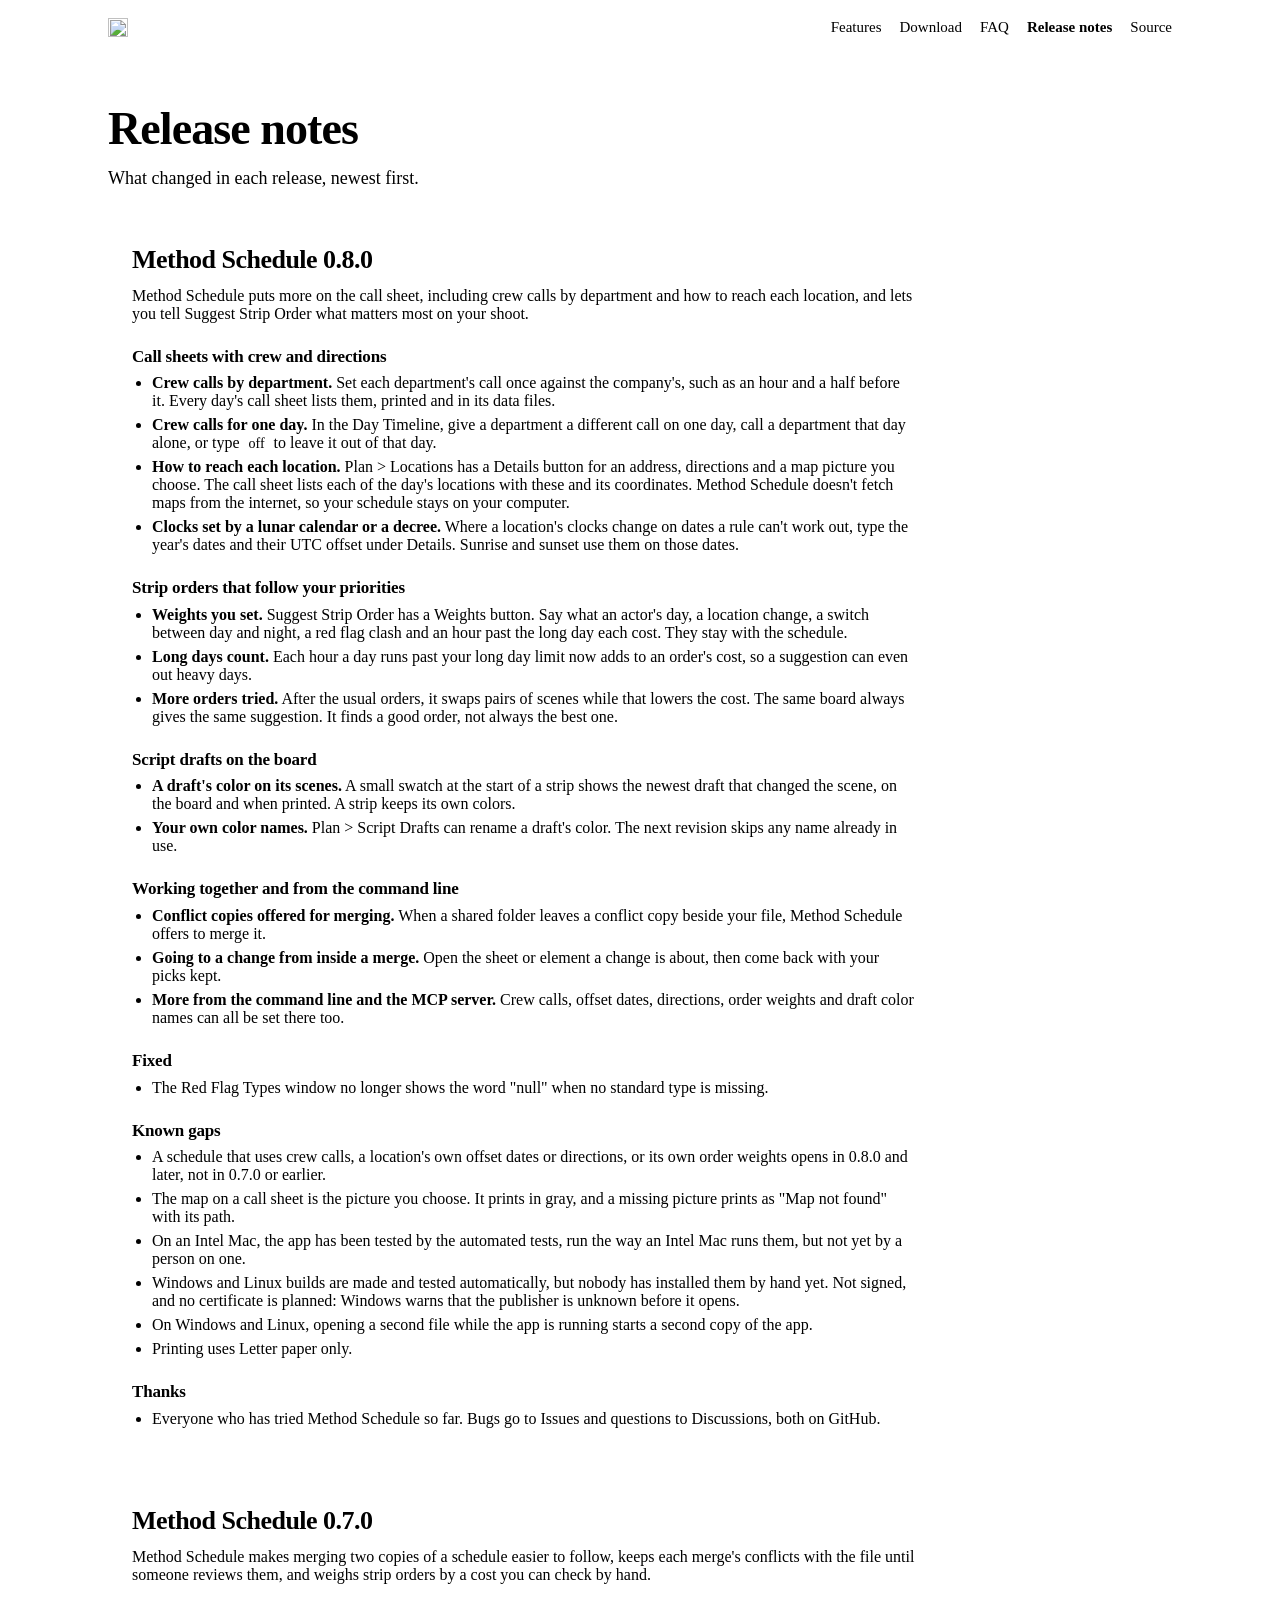
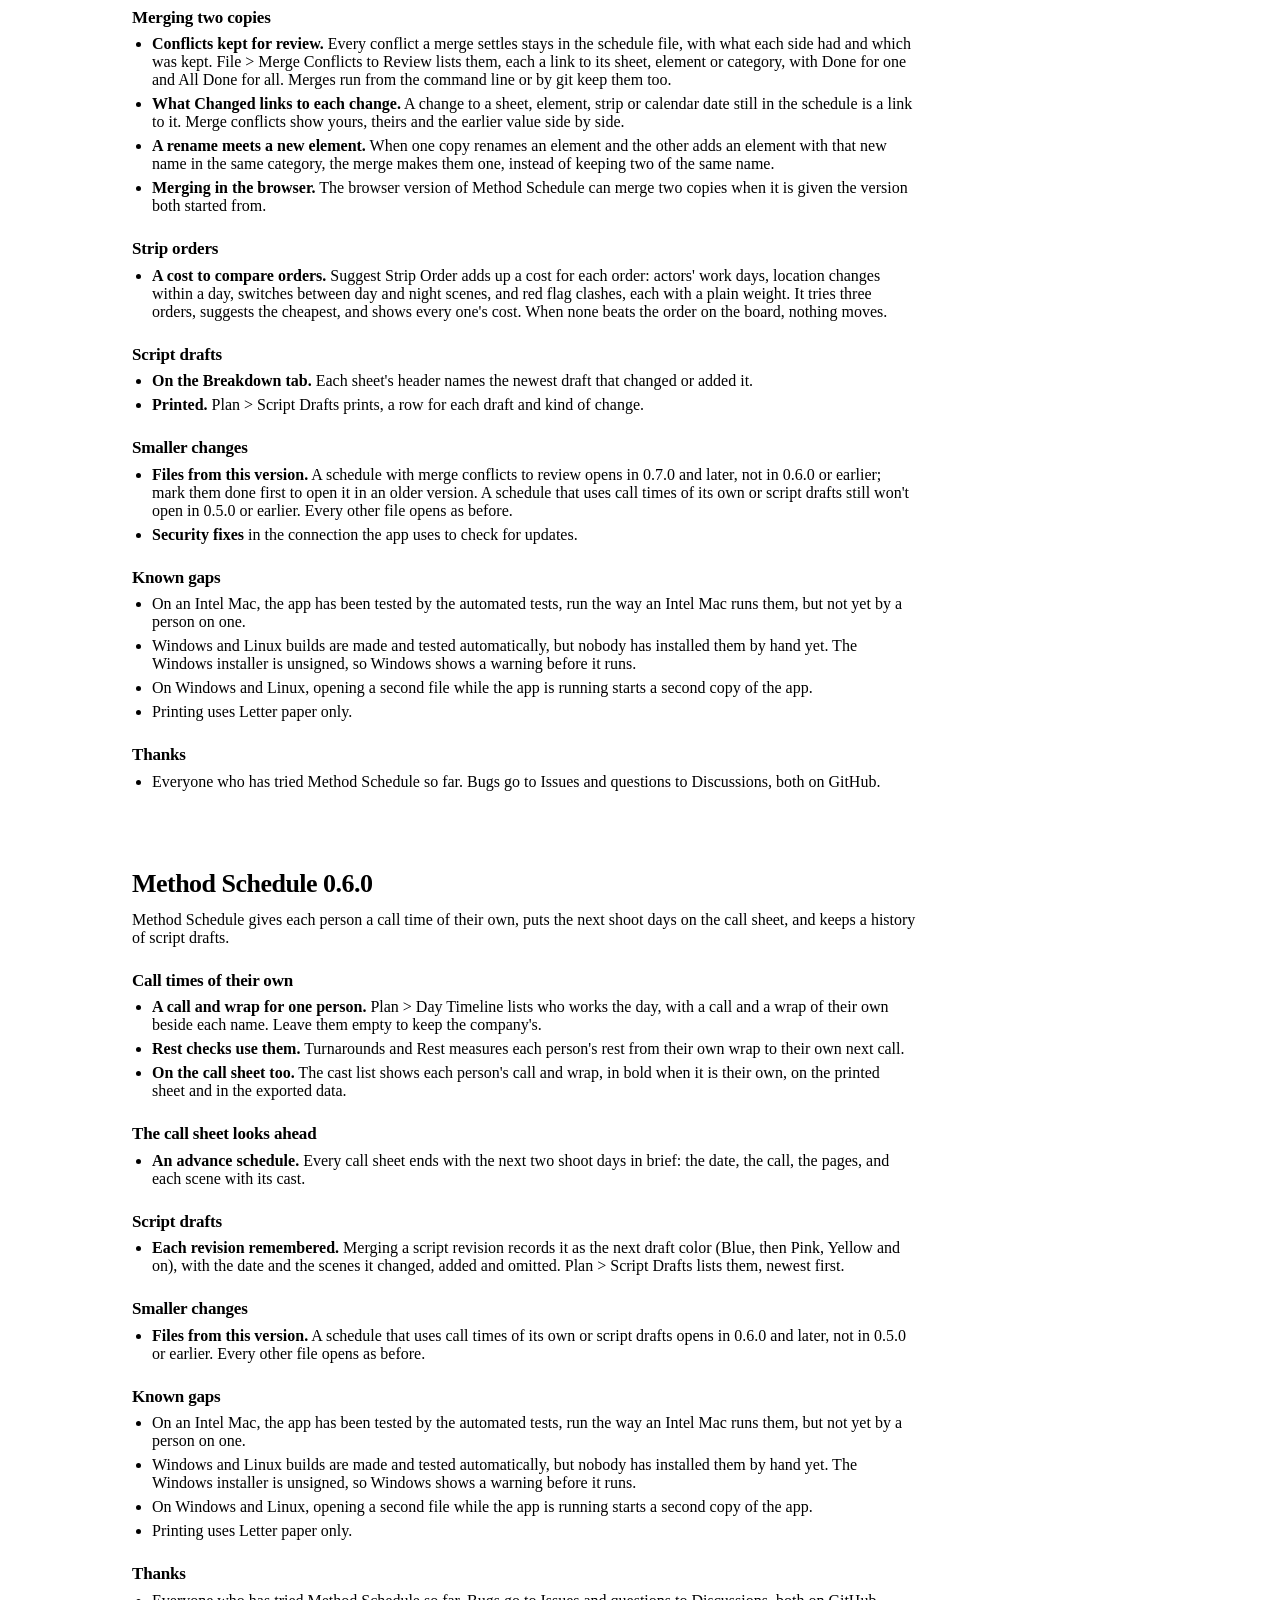
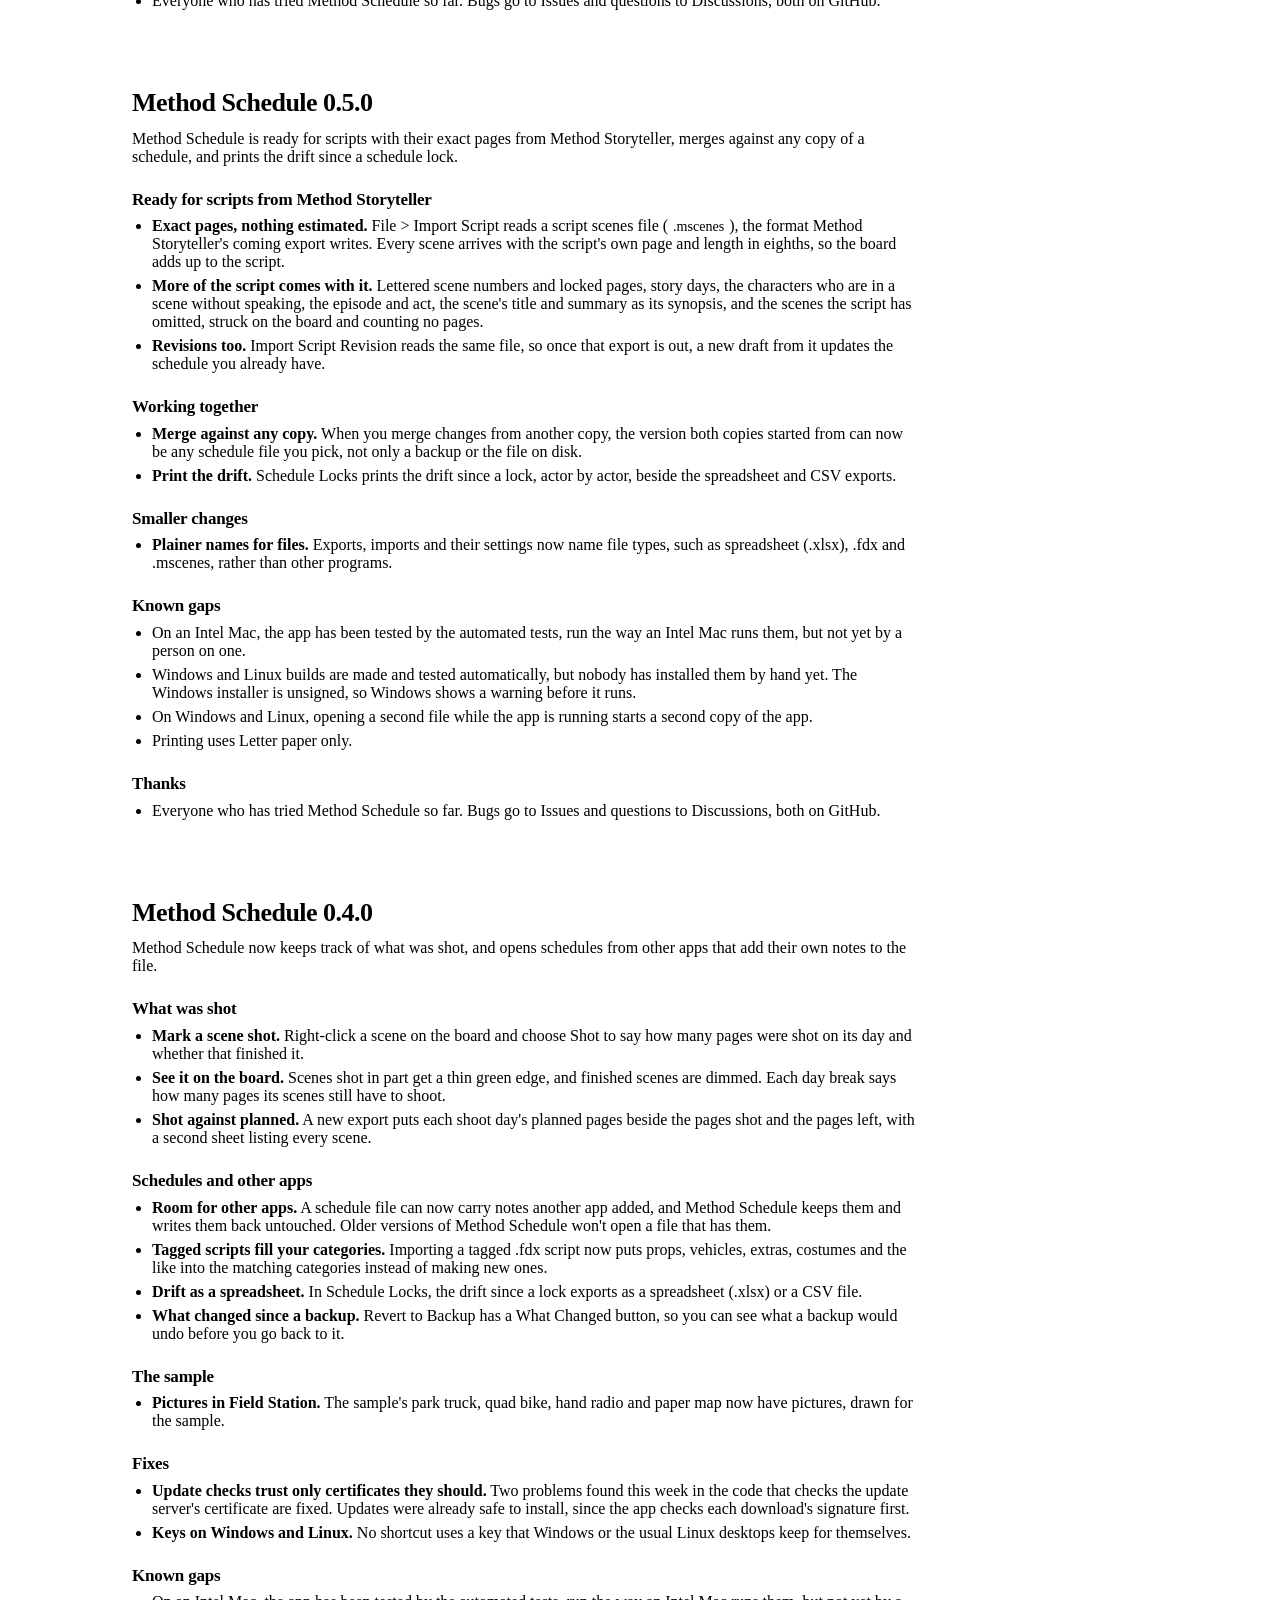
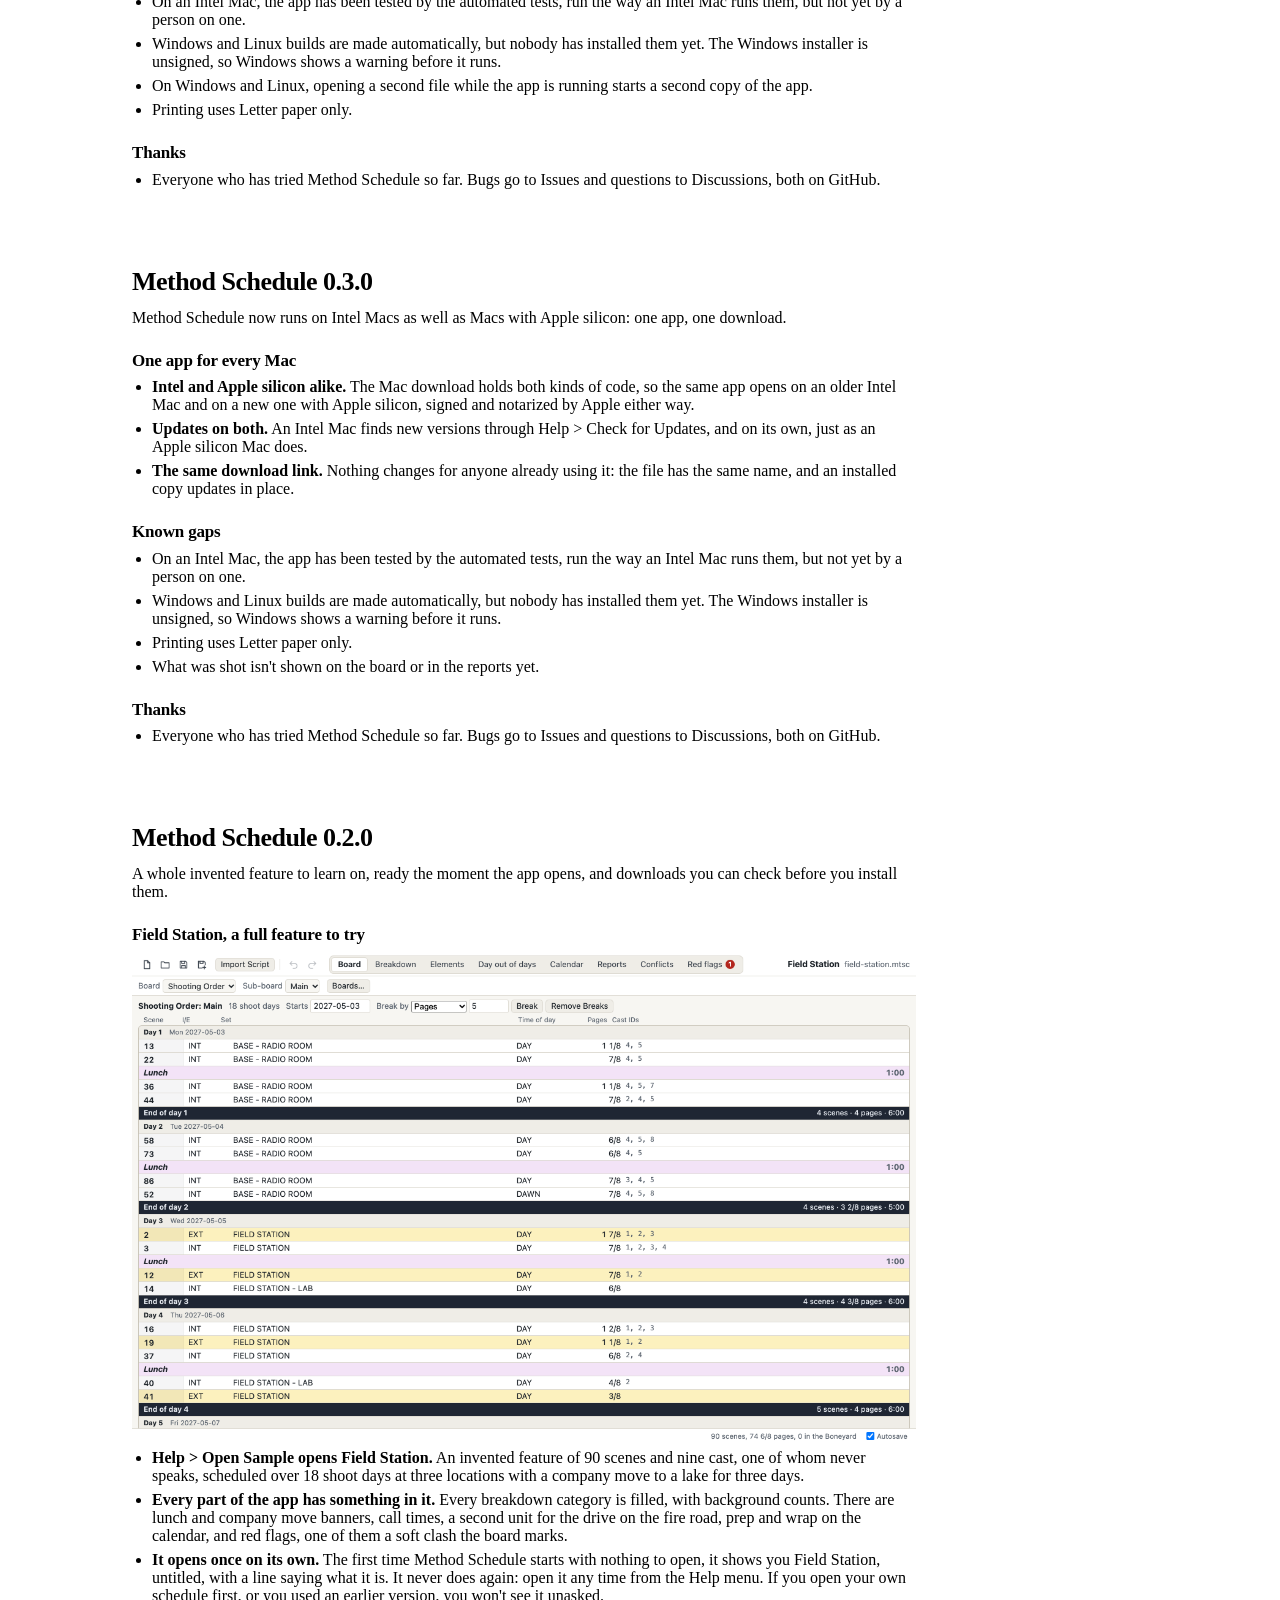
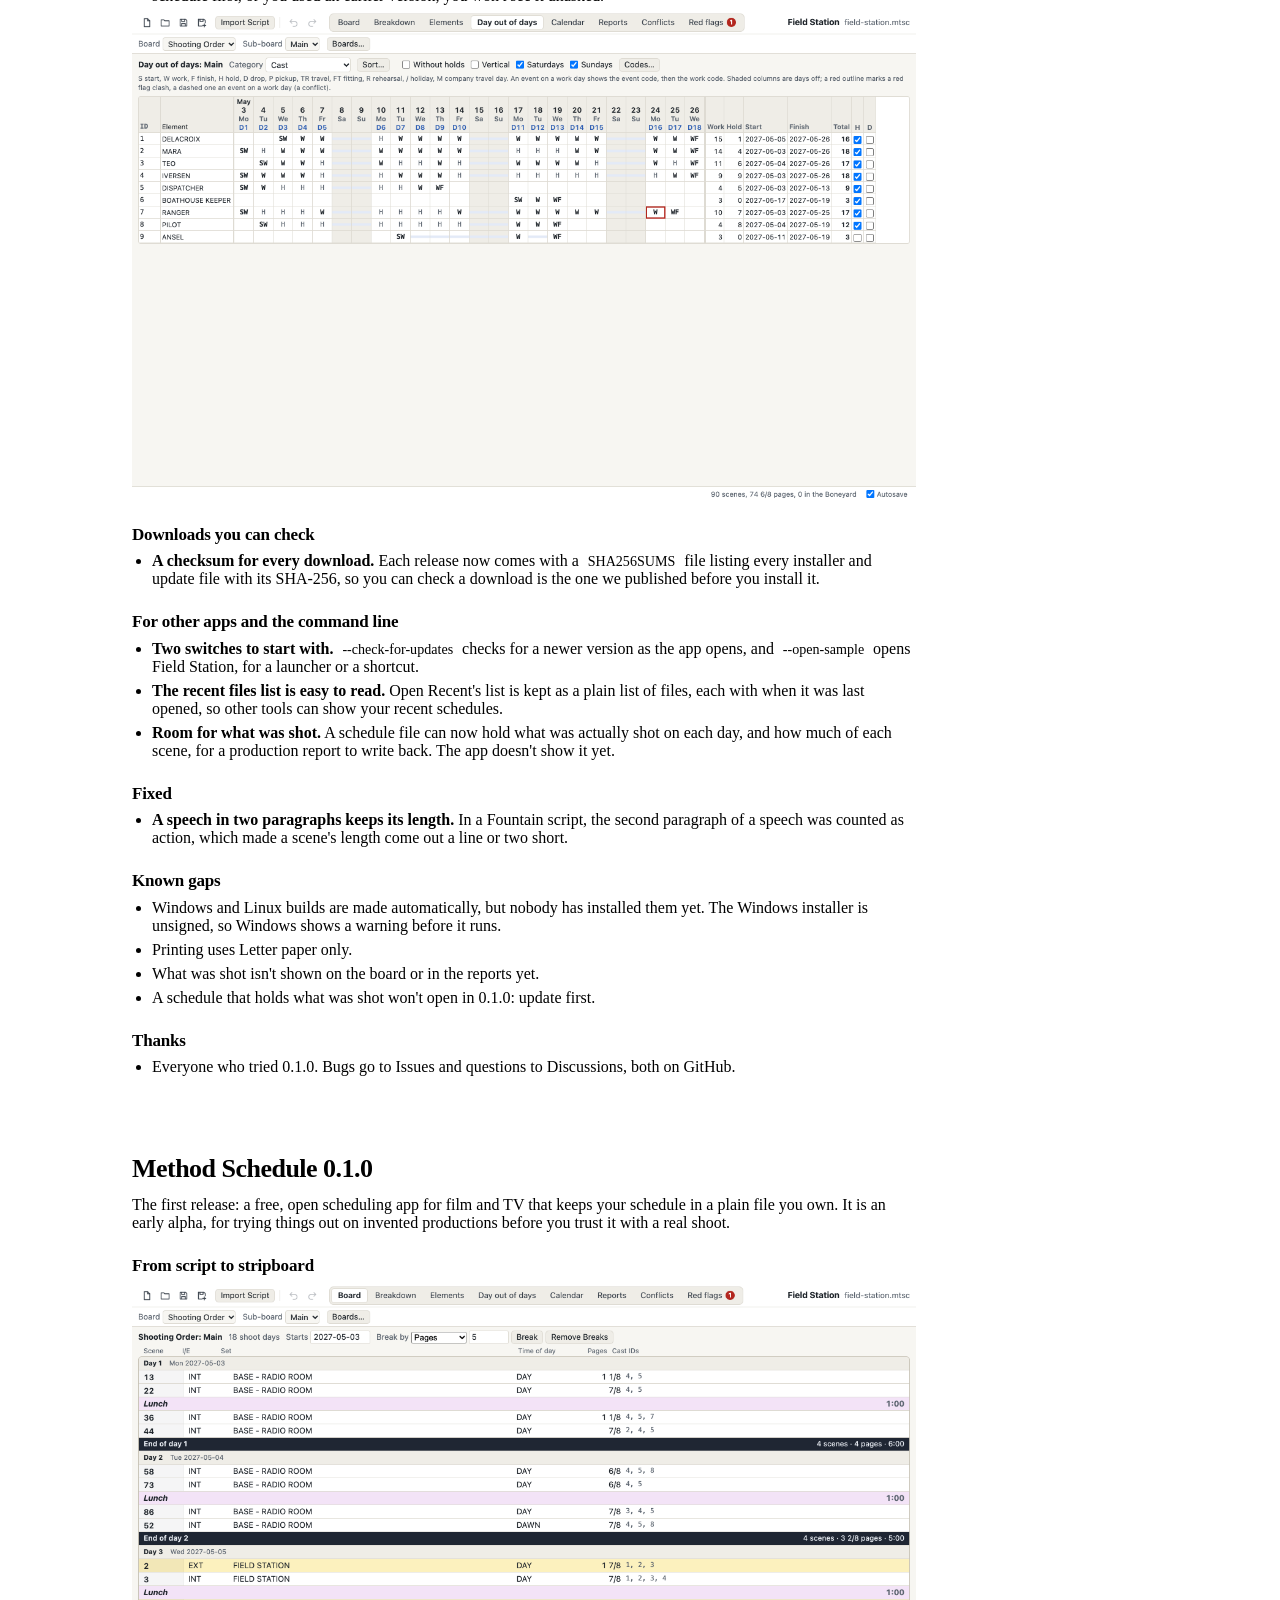
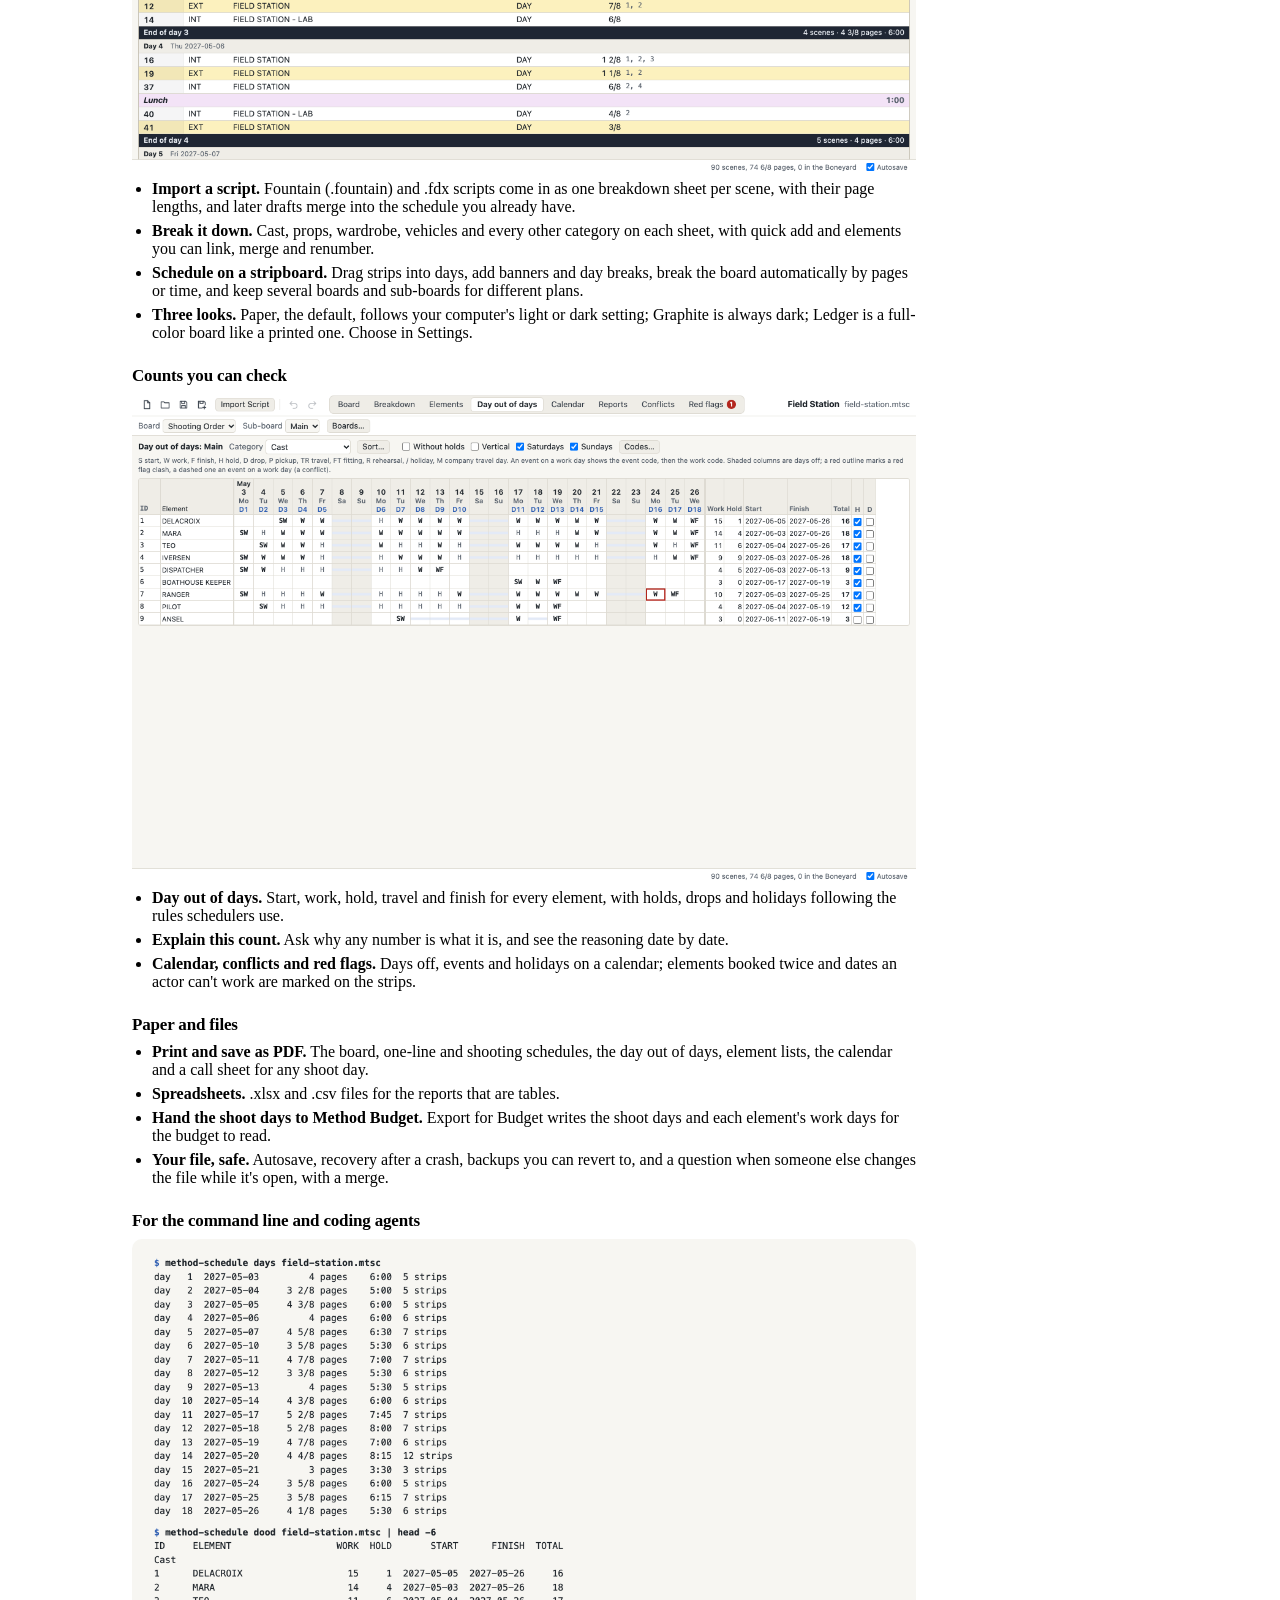
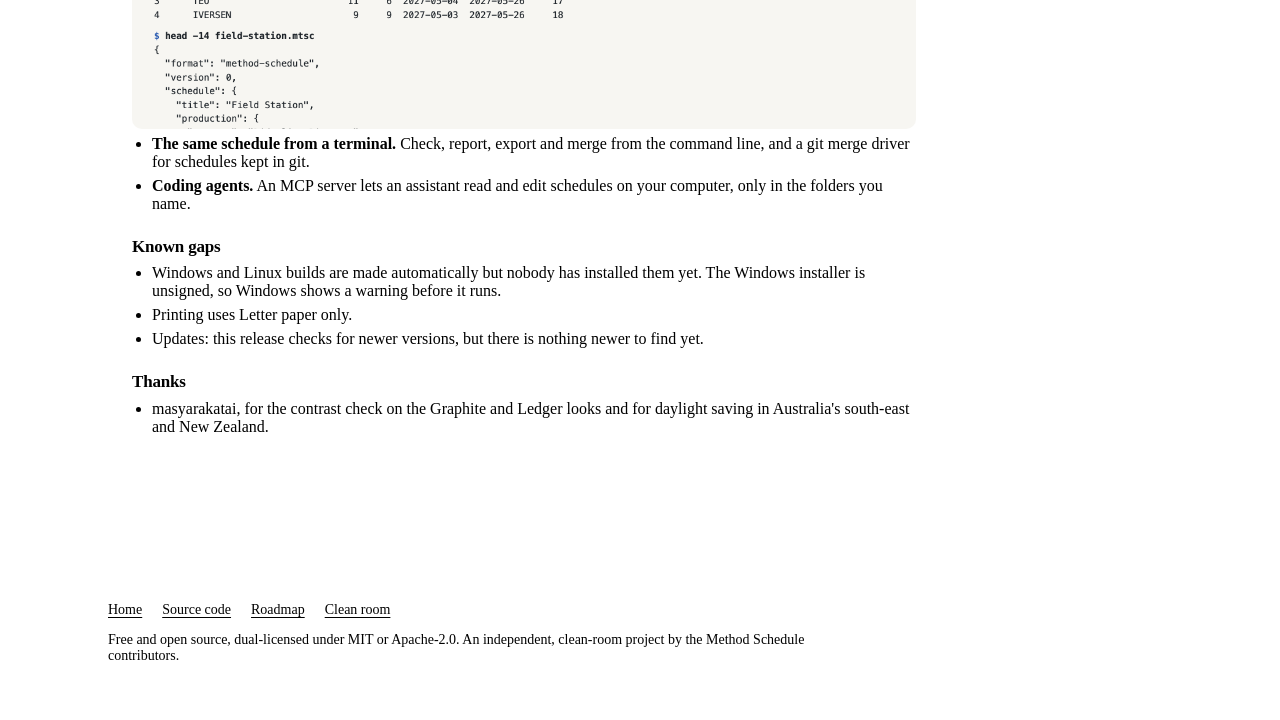
==== commit 692523c5: "Release 0.8.0: crew calls and directions on the call sheet, strip order weights, draft colors The no" ====
--- a/site/releases/index.html
+++ b/site/releases/index.html
@@ -55,6 +55,51 @@
     <h1>Release notes</h1>
     <p class="intro">What changed in each release, newest first.</p>
     <!-- releases:start (generated by scripts/site.py from docs/releases/*.md: edit that, then run python3 scripts/site.py) -->
+    <article class="release" id="v0-8-0" aria-labelledby="v0-8-0-t">
+      <h2 id="v0-8-0-t">Method Schedule 0.8.0</h2>
+      <p>Method Schedule puts more on the call sheet, including crew calls by department and how to reach each location, and lets you tell Suggest Strip Order what matters most on your shoot.</p>
+      <h3>Call sheets with crew and directions</h3>
+      <ul>
+        <li><strong>Crew calls by department.</strong> Set each department's call once against the company's, such as an hour and a half before it. Every day's call sheet lists them, printed and in its data files.</li>
+        <li><strong>Crew calls for one day.</strong> In the Day Timeline, give a department a different call on one day, call a department that day alone, or type <code>off</code> to leave it out of that day.</li>
+        <li><strong>How to reach each location.</strong> Plan &gt; Locations has a Details button for an address, directions and a map picture you choose. The call sheet lists each of the day's locations with these and its coordinates. Method Schedule doesn't fetch maps from the internet, so your schedule stays on your computer.</li>
+        <li><strong>Clocks set by a lunar calendar or a decree.</strong> Where a location's clocks change on dates a rule can't work out, type the year's dates and their UTC offset under Details. Sunrise and sunset use them on those dates.</li>
+      </ul>
+      <h3>Strip orders that follow your priorities</h3>
+      <ul>
+        <li><strong>Weights you set.</strong> Suggest Strip Order has a Weights button. Say what an actor's day, a location change, a switch between day and night, a red flag clash and an hour past the long day each cost. They stay with the schedule.</li>
+        <li><strong>Long days count.</strong> Each hour a day runs past your long day limit now adds to an order's cost, so a suggestion can even out heavy days.</li>
+        <li><strong>More orders tried.</strong> After the usual orders, it swaps pairs of scenes while that lowers the cost. The same board always gives the same suggestion. It finds a good order, not always the best one.</li>
+      </ul>
+      <h3>Script drafts on the board</h3>
+      <ul>
+        <li><strong>A draft's color on its scenes.</strong> A small swatch at the start of a strip shows the newest draft that changed the scene, on the board and when printed. A strip keeps its own colors.</li>
+        <li><strong>Your own color names.</strong> Plan &gt; Script Drafts can rename a draft's color. The next revision skips any name already in use.</li>
+      </ul>
+      <h3>Working together and from the command line</h3>
+      <ul>
+        <li><strong>Conflict copies offered for merging.</strong> When a shared folder leaves a conflict copy beside your file, Method Schedule offers to merge it.</li>
+        <li><strong>Going to a change from inside a merge.</strong> Open the sheet or element a change is about, then come back with your picks kept.</li>
+        <li><strong>More from the command line and the MCP server.</strong> Crew calls, offset dates, directions, order weights and draft color names can all be set there too.</li>
+      </ul>
+      <h3>Fixed</h3>
+      <ul>
+        <li>The Red Flag Types window no longer shows the word "null" when no standard type is missing.</li>
+      </ul>
+      <h3>Known gaps</h3>
+      <ul>
+        <li>A schedule that uses crew calls, a location's own offset dates or directions, or its own order weights opens in 0.8.0 and later, not in 0.7.0 or earlier.</li>
+        <li>The map on a call sheet is the picture you choose. It prints in gray, and a missing picture prints as "Map not found" with its path.</li>
+        <li>On an Intel Mac, the app has been tested by the automated tests, run the way an Intel Mac runs them, but not yet by a person on one.</li>
+        <li>Windows and Linux builds are made and tested automatically, but nobody has installed them by hand yet. Not signed, and no certificate is planned: Windows warns that the publisher is unknown before it opens.</li>
+        <li>On Windows and Linux, opening a second file while the app is running starts a second copy of the app.</li>
+        <li>Printing uses Letter paper only.</li>
+      </ul>
+      <h3>Thanks</h3>
+      <ul>
+        <li>Everyone who has tried Method Schedule so far. Bugs go to Issues and questions to Discussions, both on GitHub.</li>
+      </ul>
+    </article>
     <article class="release" id="v0-7-0" aria-labelledby="v0-7-0-t">
       <h2 id="v0-7-0-t">Method Schedule 0.7.0</h2>
       <p>Method Schedule makes merging two copies of a schedule easier to follow, keeps each merge's conflicts with the file until someone reviews them, and weighs strip orders by a cost you can check by hand.</p>
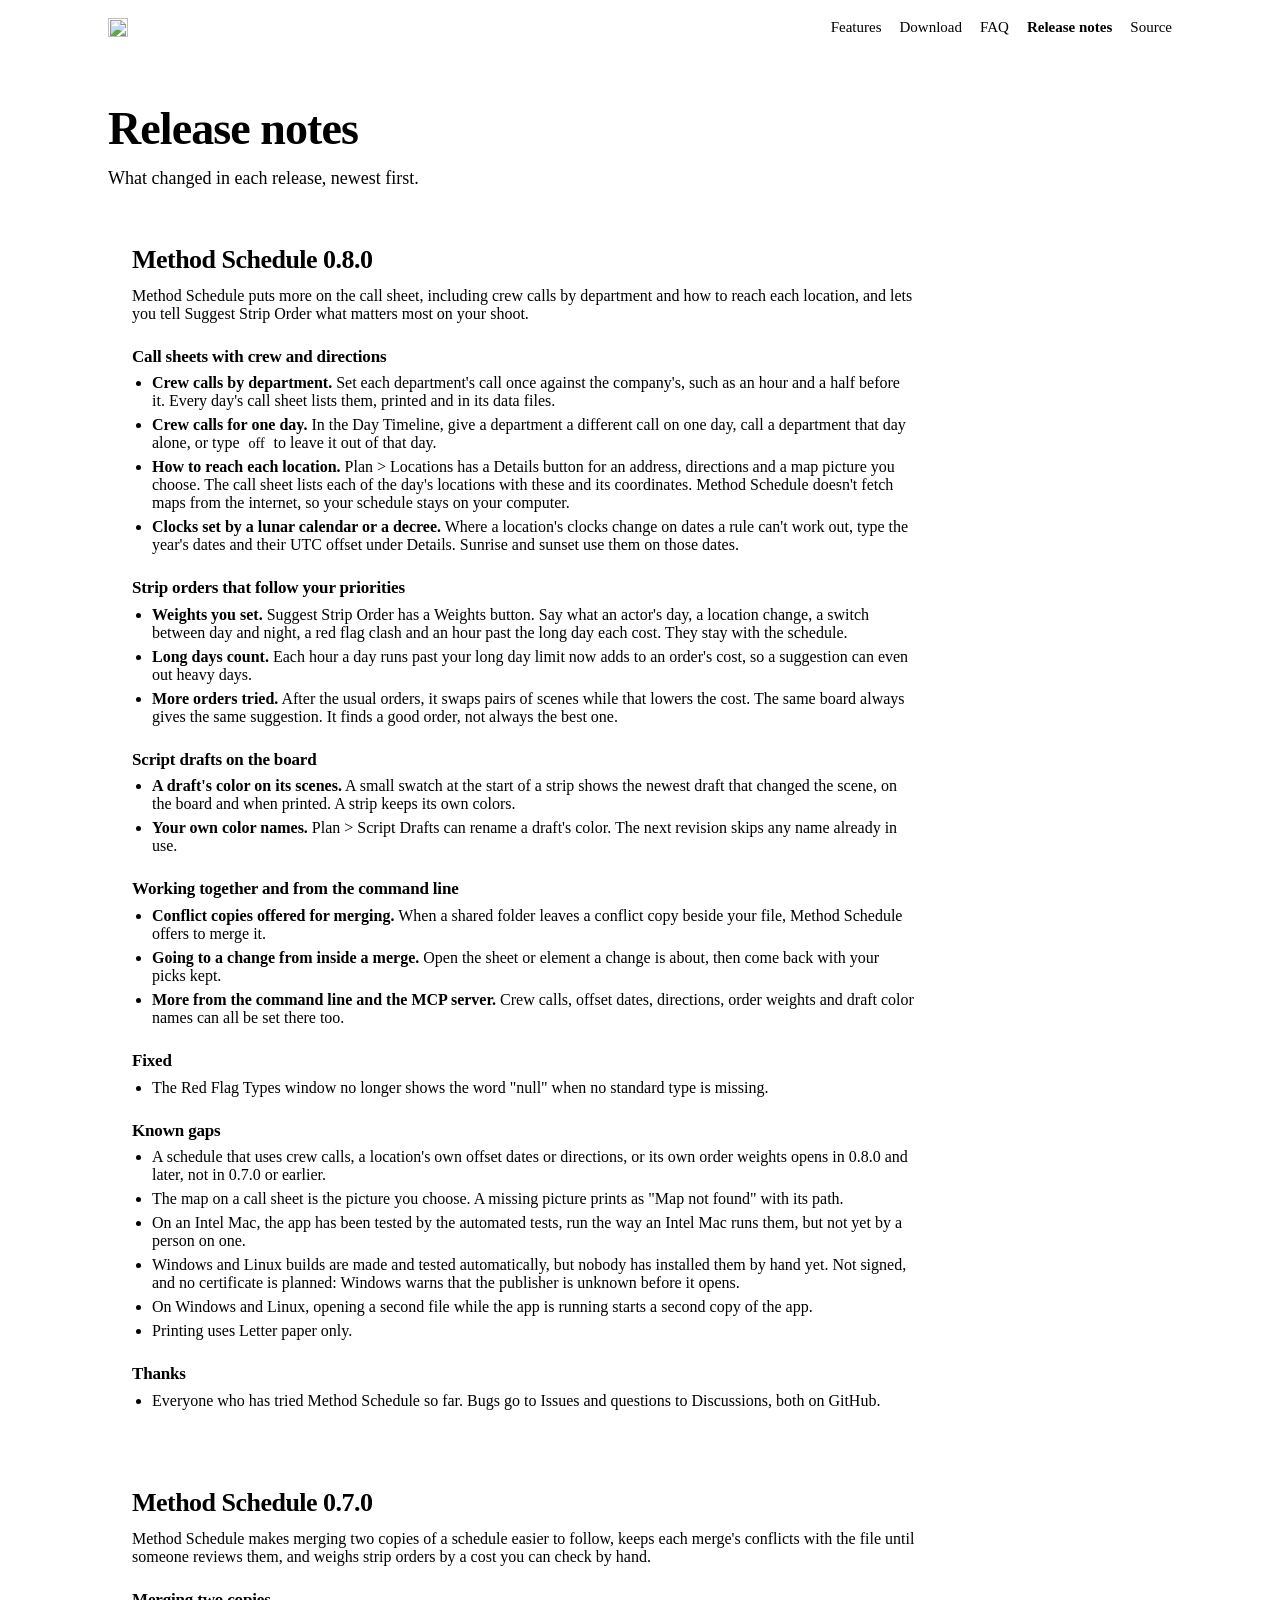
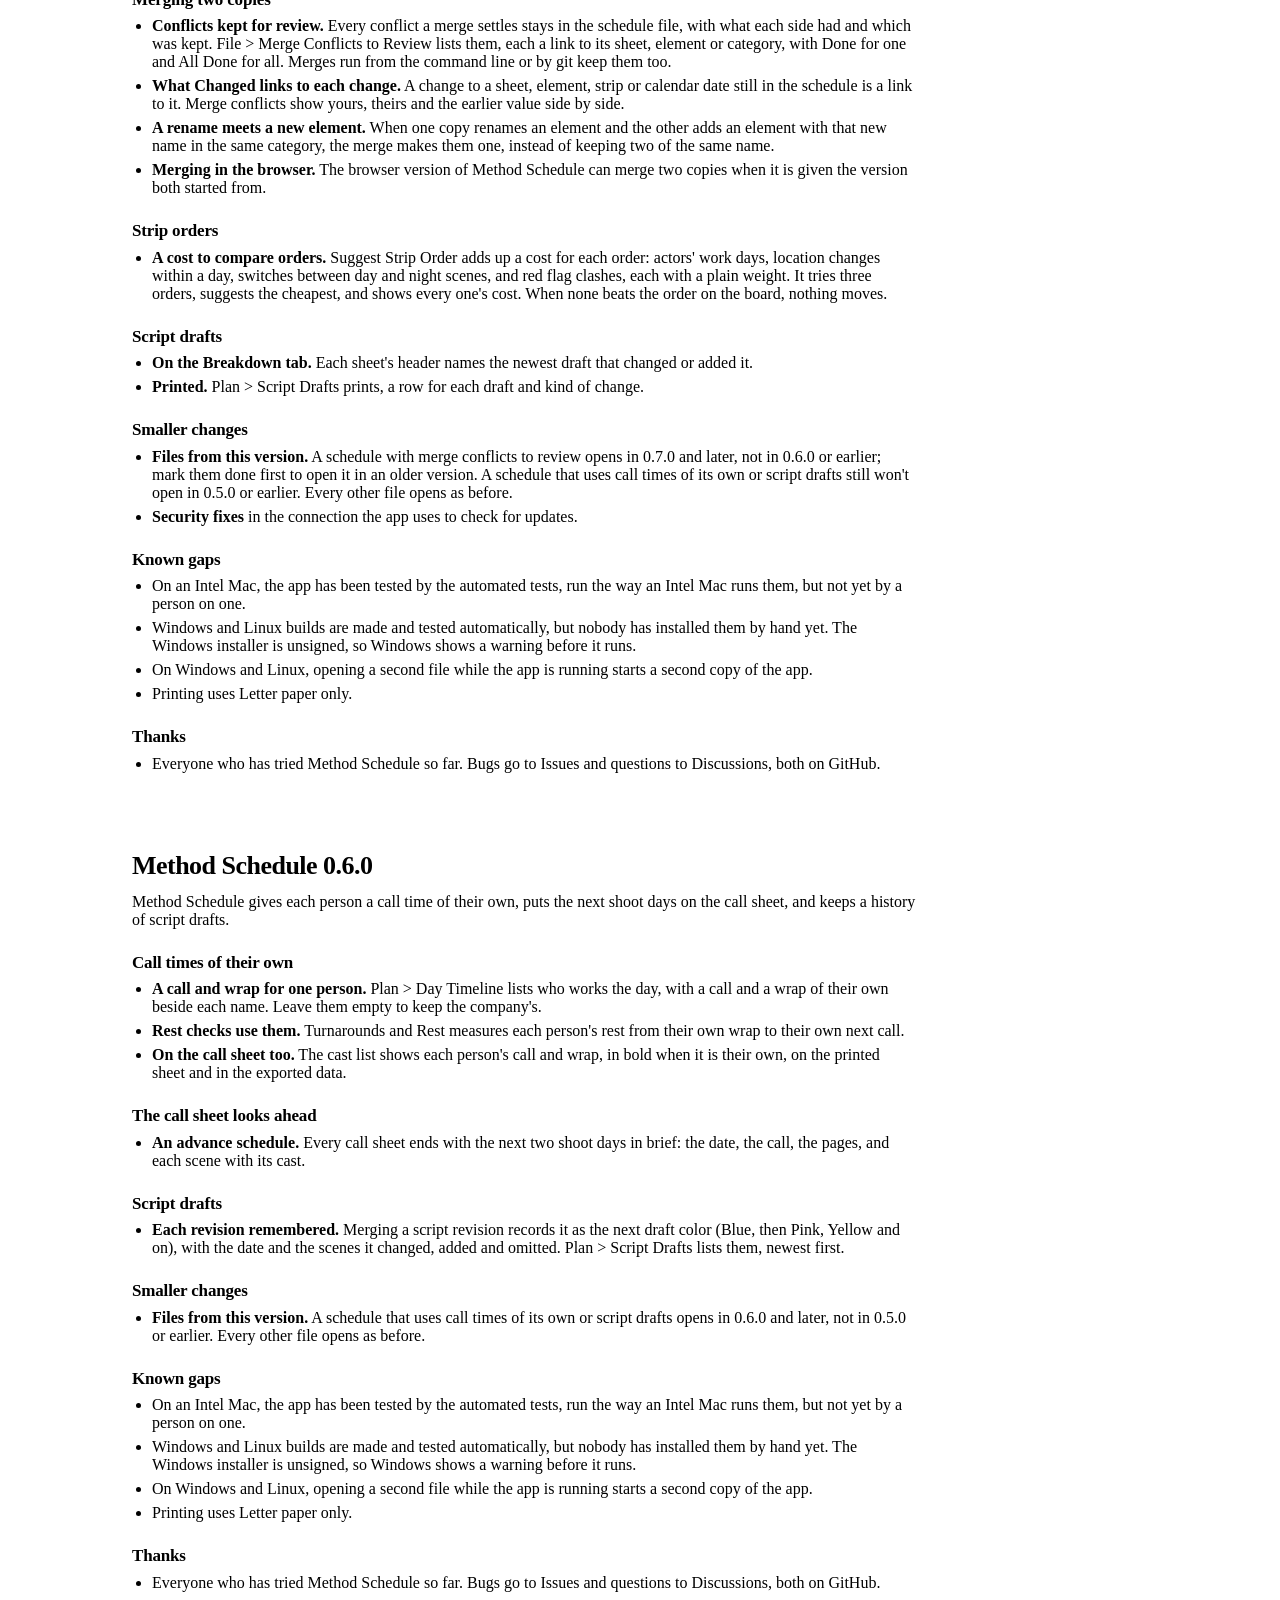
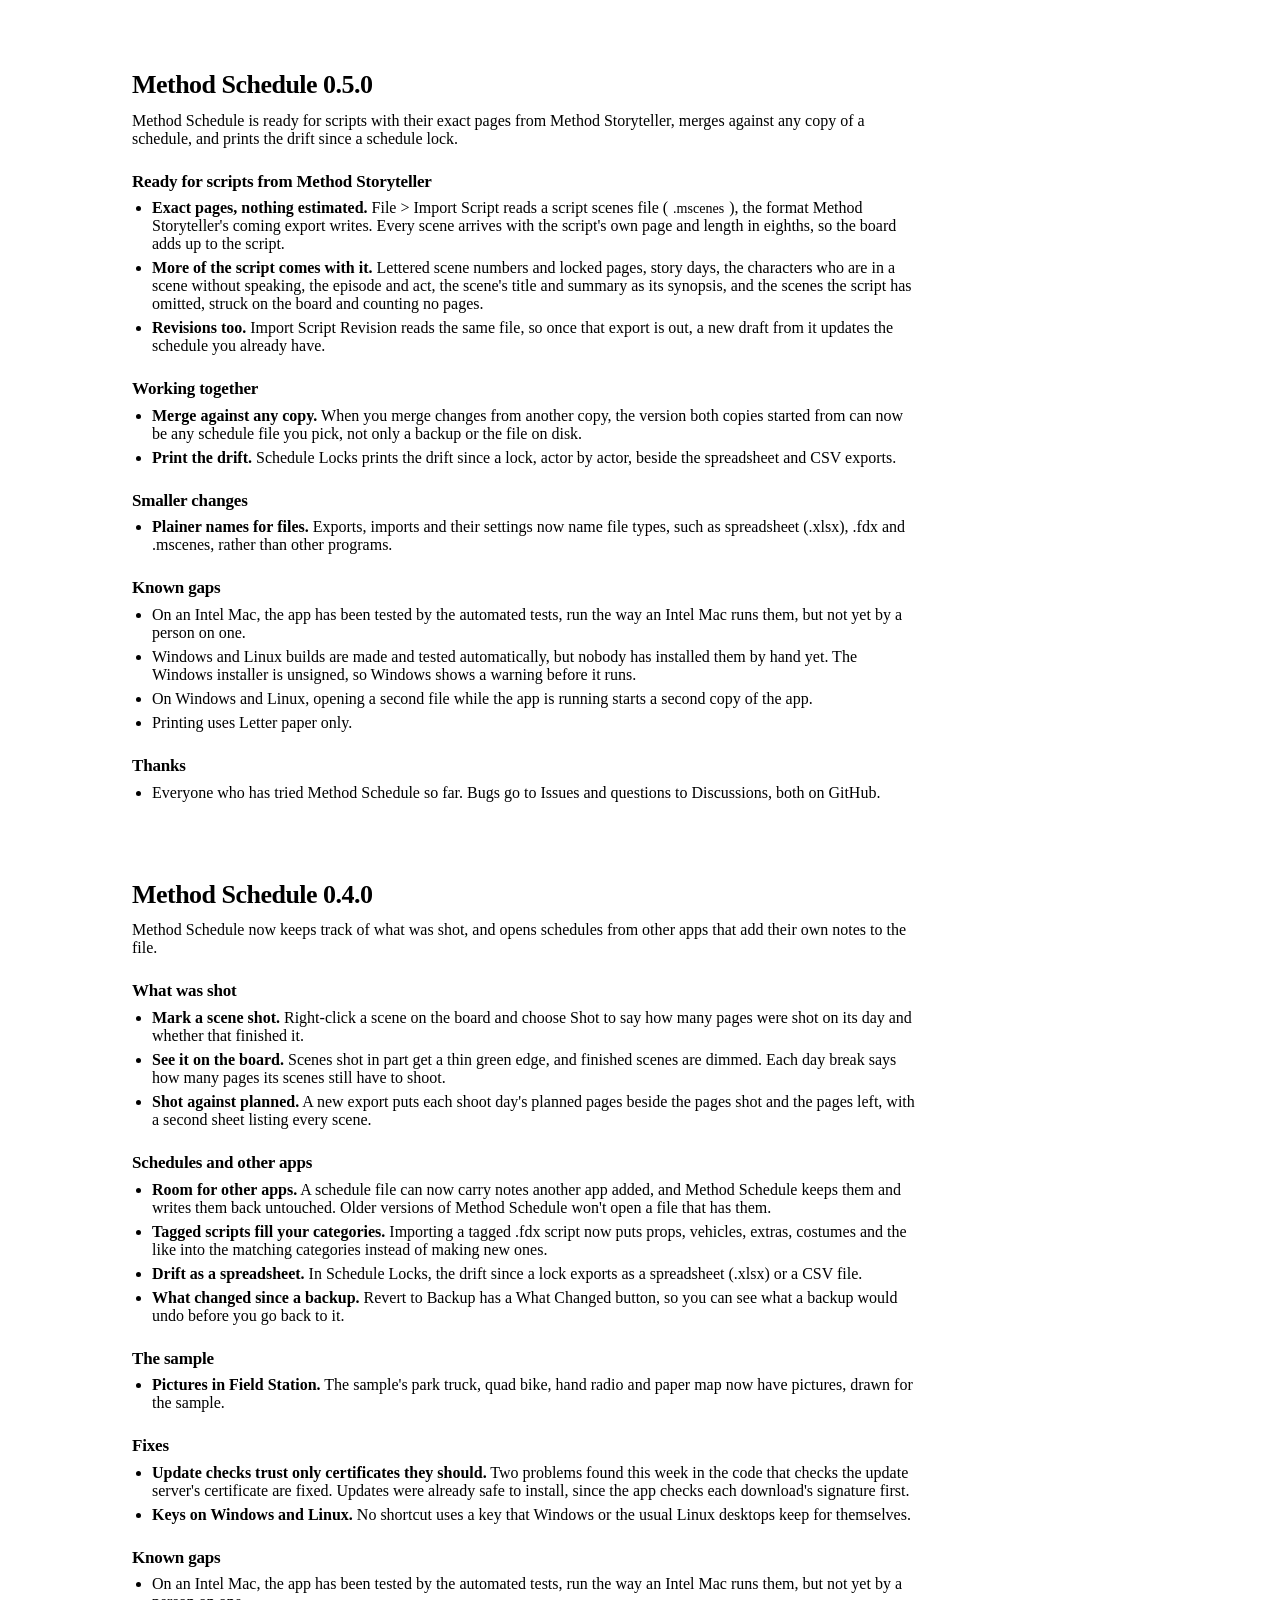
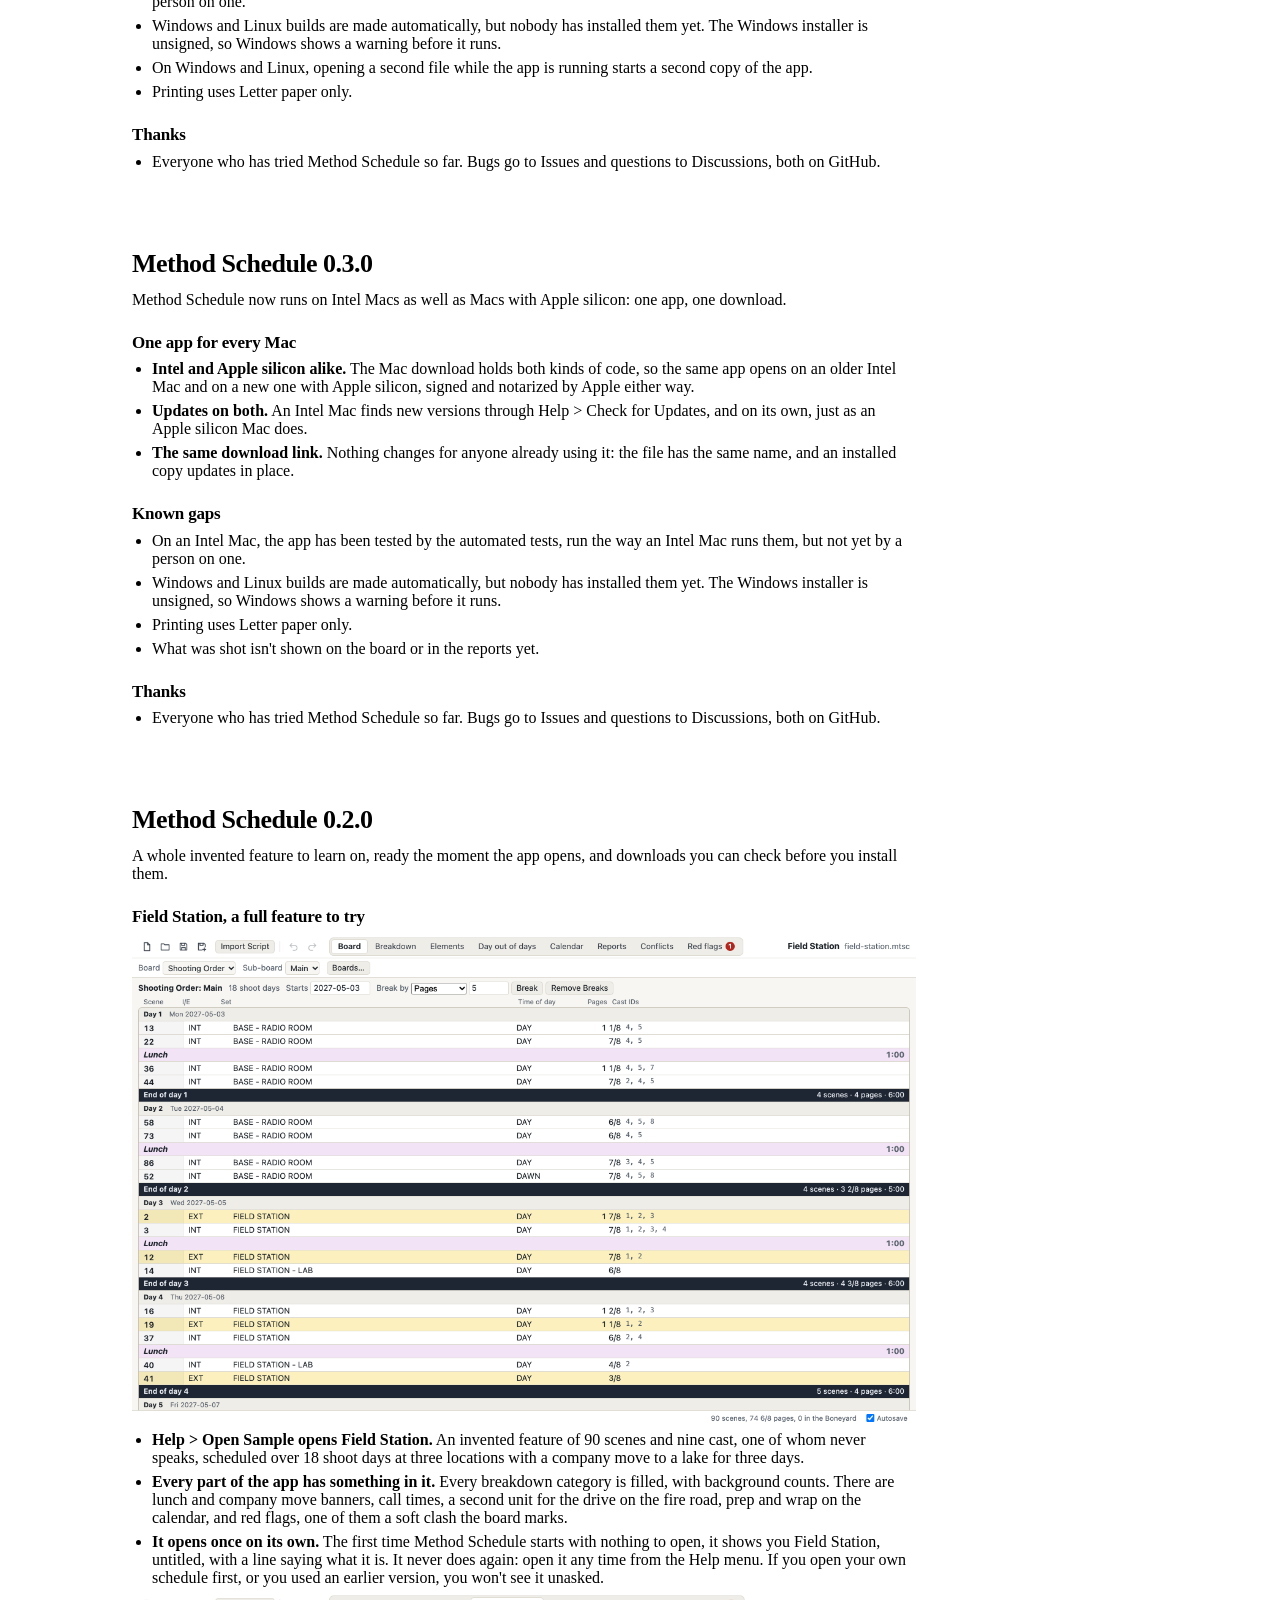
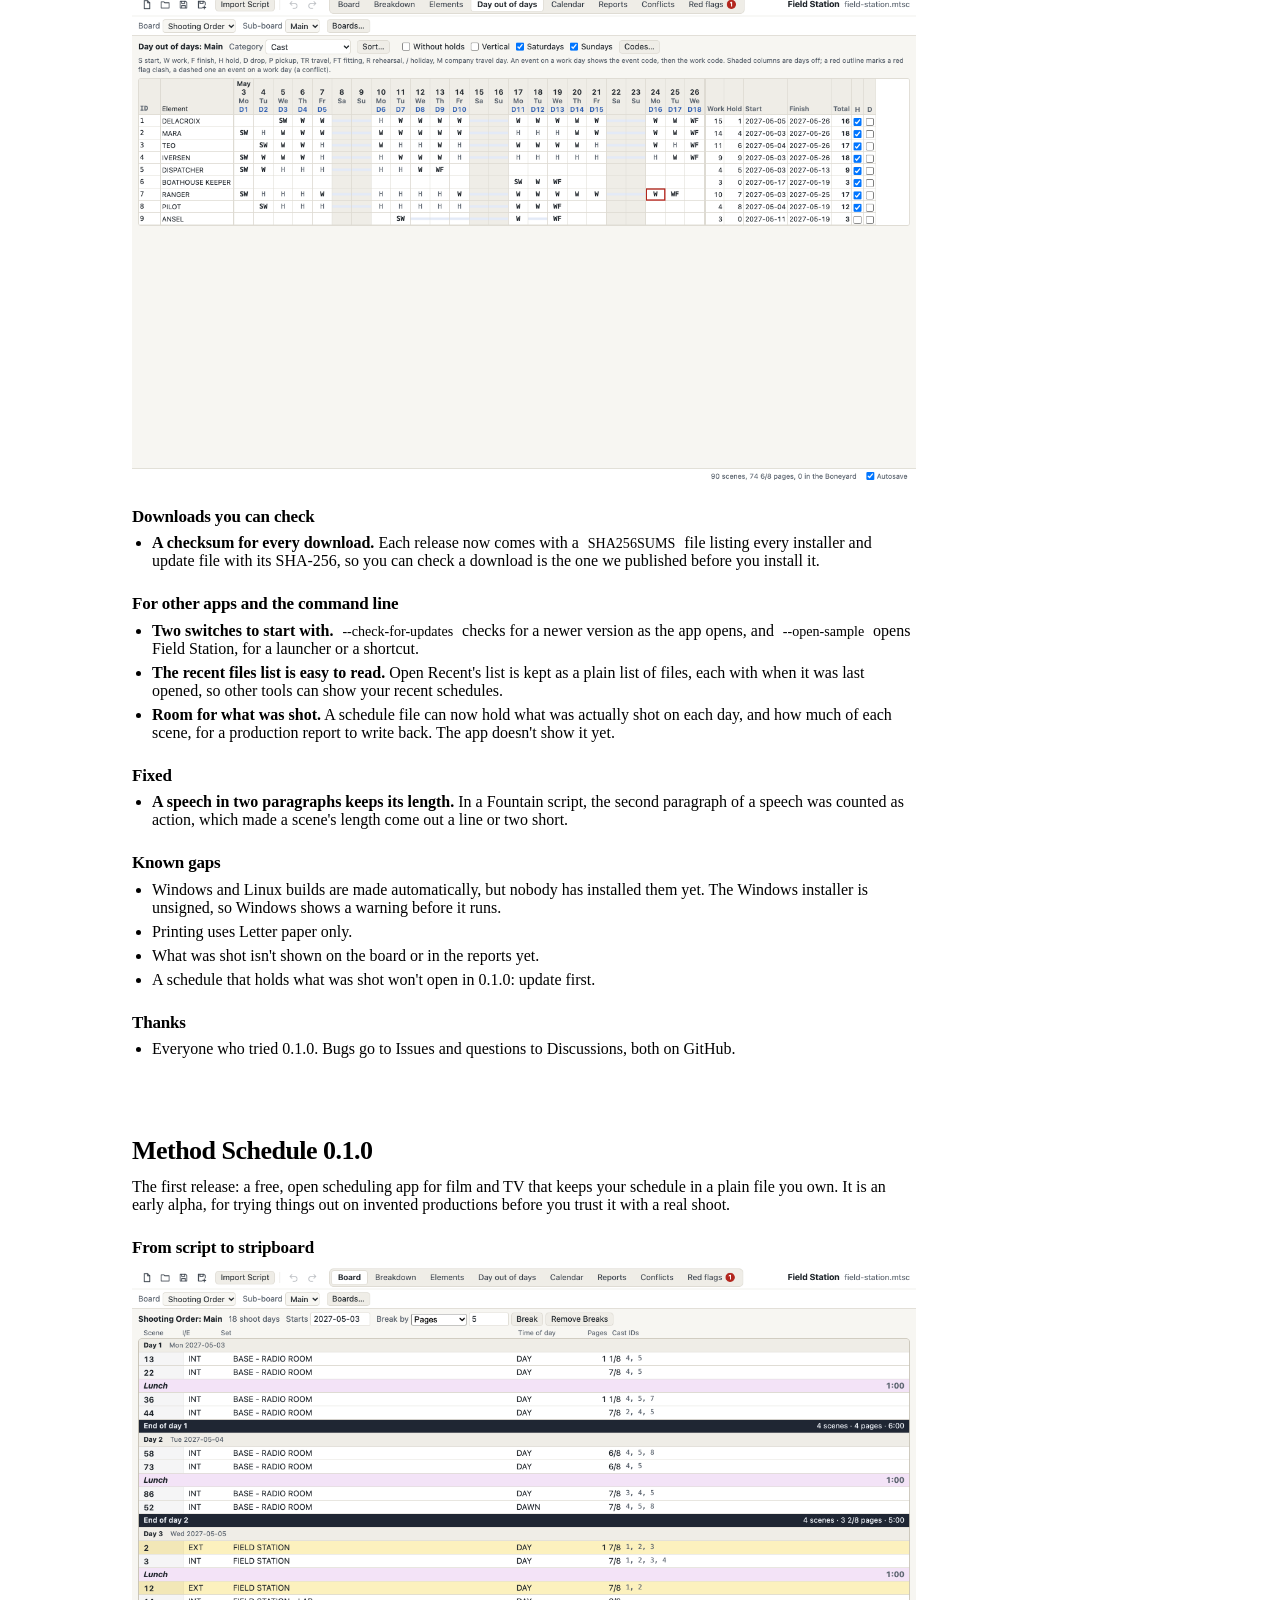
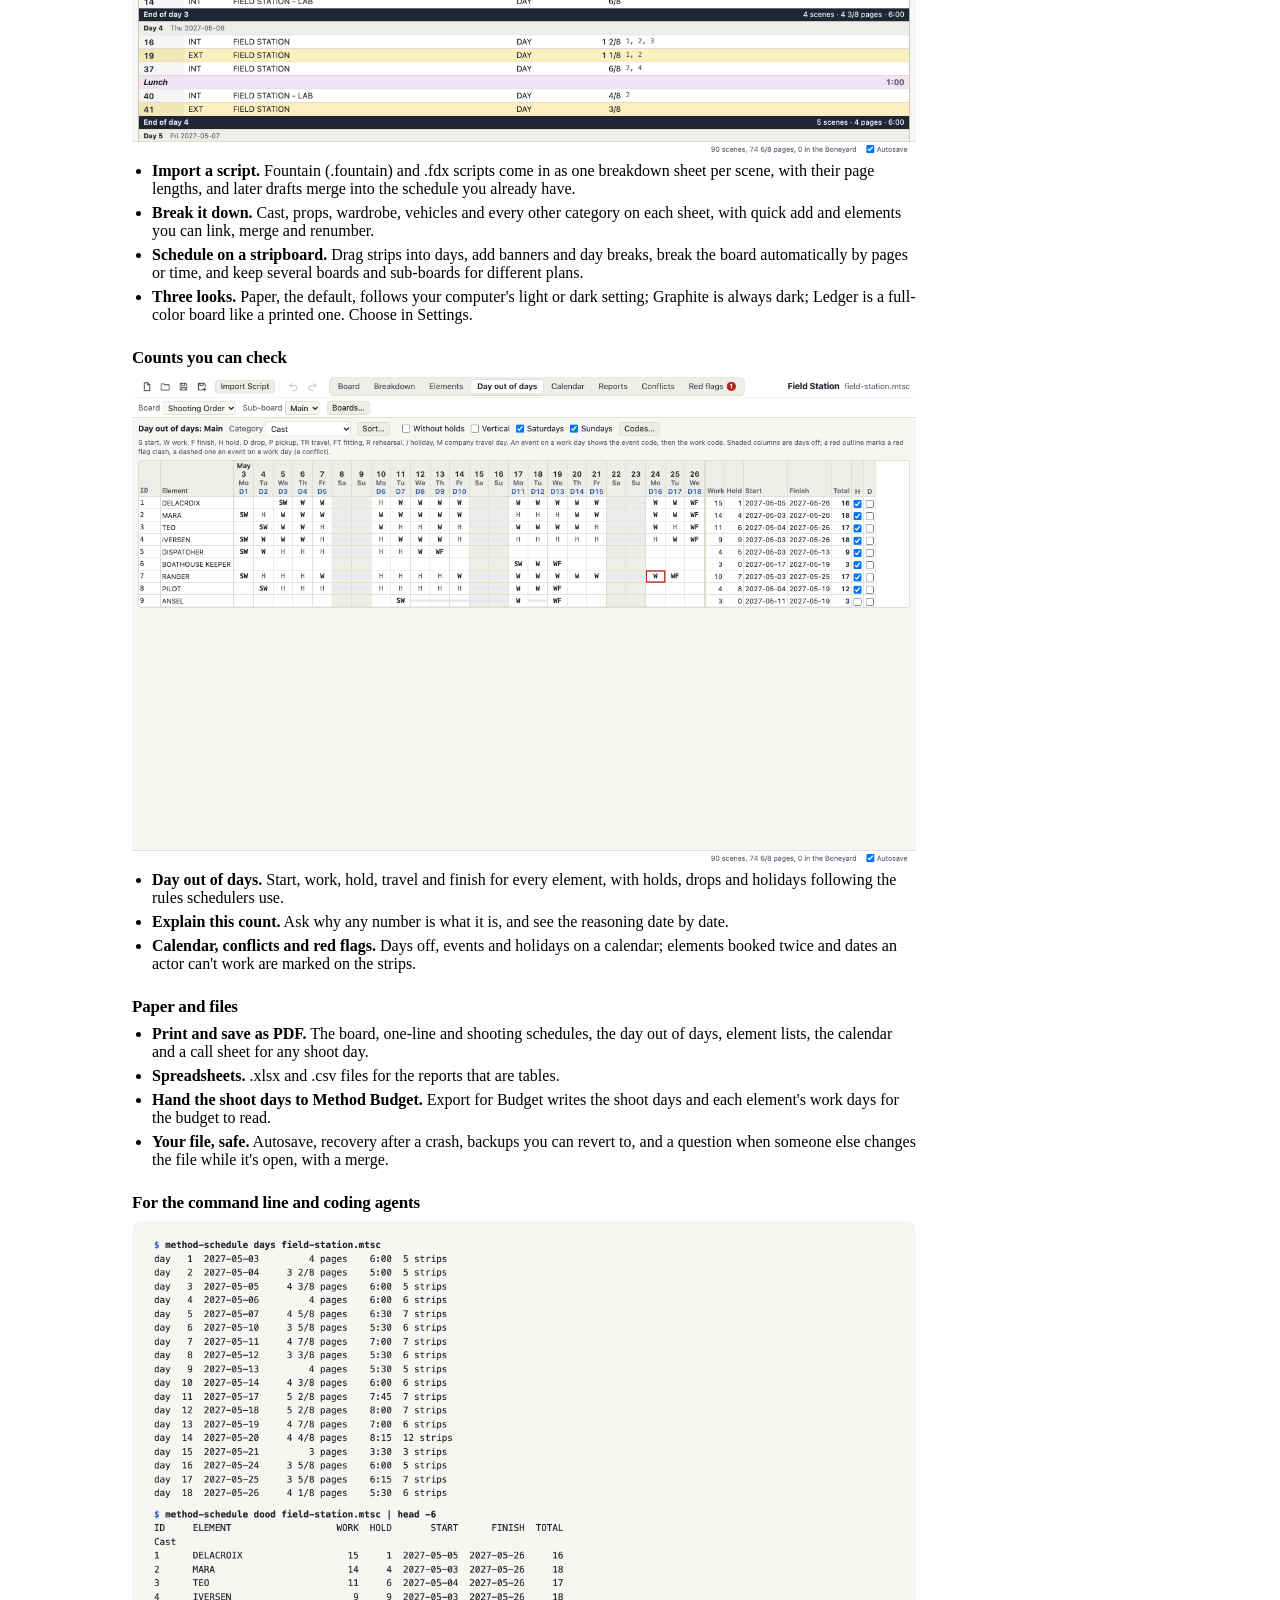
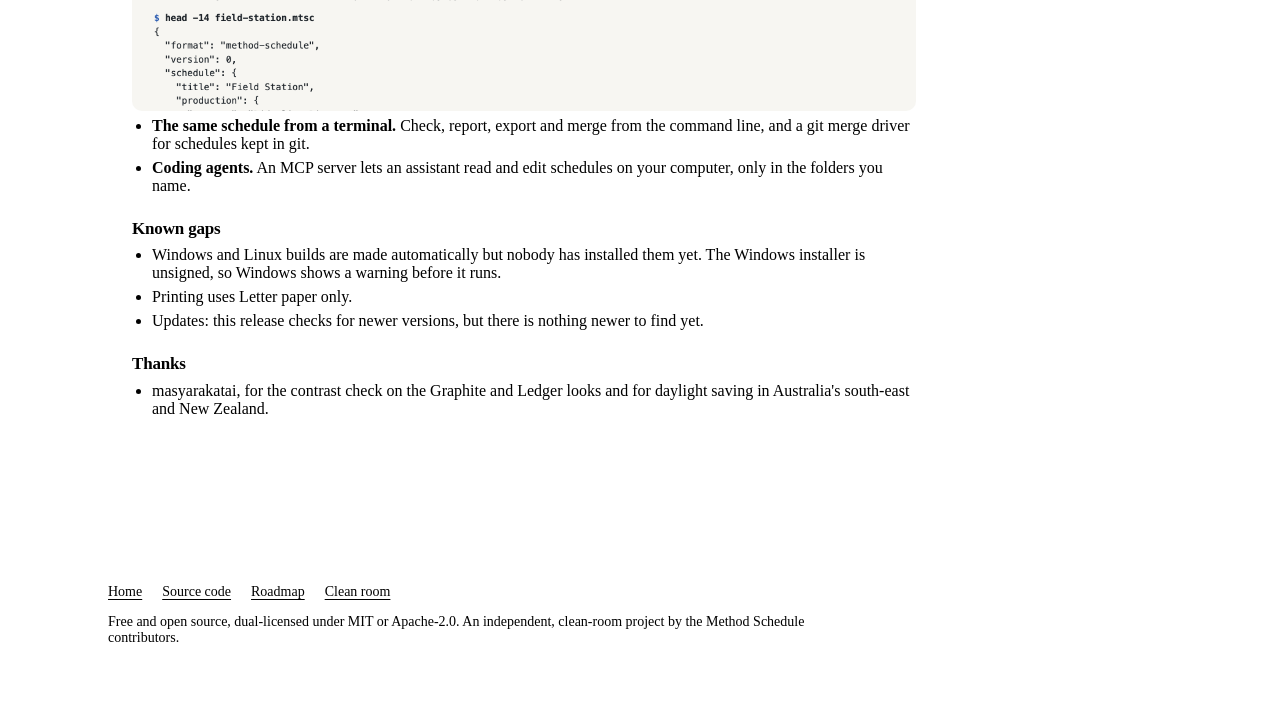
==== commit dfdf5c4a: "Release 0.8.0: what screen block 8 found The map prints in color, so the claim it prints in gray goe" ====
--- a/site/releases/index.html
+++ b/site/releases/index.html
@@ -89,7 +89,7 @@
       <h3>Known gaps</h3>
       <ul>
         <li>A schedule that uses crew calls, a location's own offset dates or directions, or its own order weights opens in 0.8.0 and later, not in 0.7.0 or earlier.</li>
-        <li>The map on a call sheet is the picture you choose. It prints in gray, and a missing picture prints as "Map not found" with its path.</li>
+        <li>The map on a call sheet is the picture you choose. A missing picture prints as "Map not found" with its path.</li>
         <li>On an Intel Mac, the app has been tested by the automated tests, run the way an Intel Mac runs them, but not yet by a person on one.</li>
         <li>Windows and Linux builds are made and tested automatically, but nobody has installed them by hand yet. Not signed, and no certificate is planned: Windows warns that the publisher is unknown before it opens.</li>
         <li>On Windows and Linux, opening a second file while the app is running starts a second copy of the app.</li>
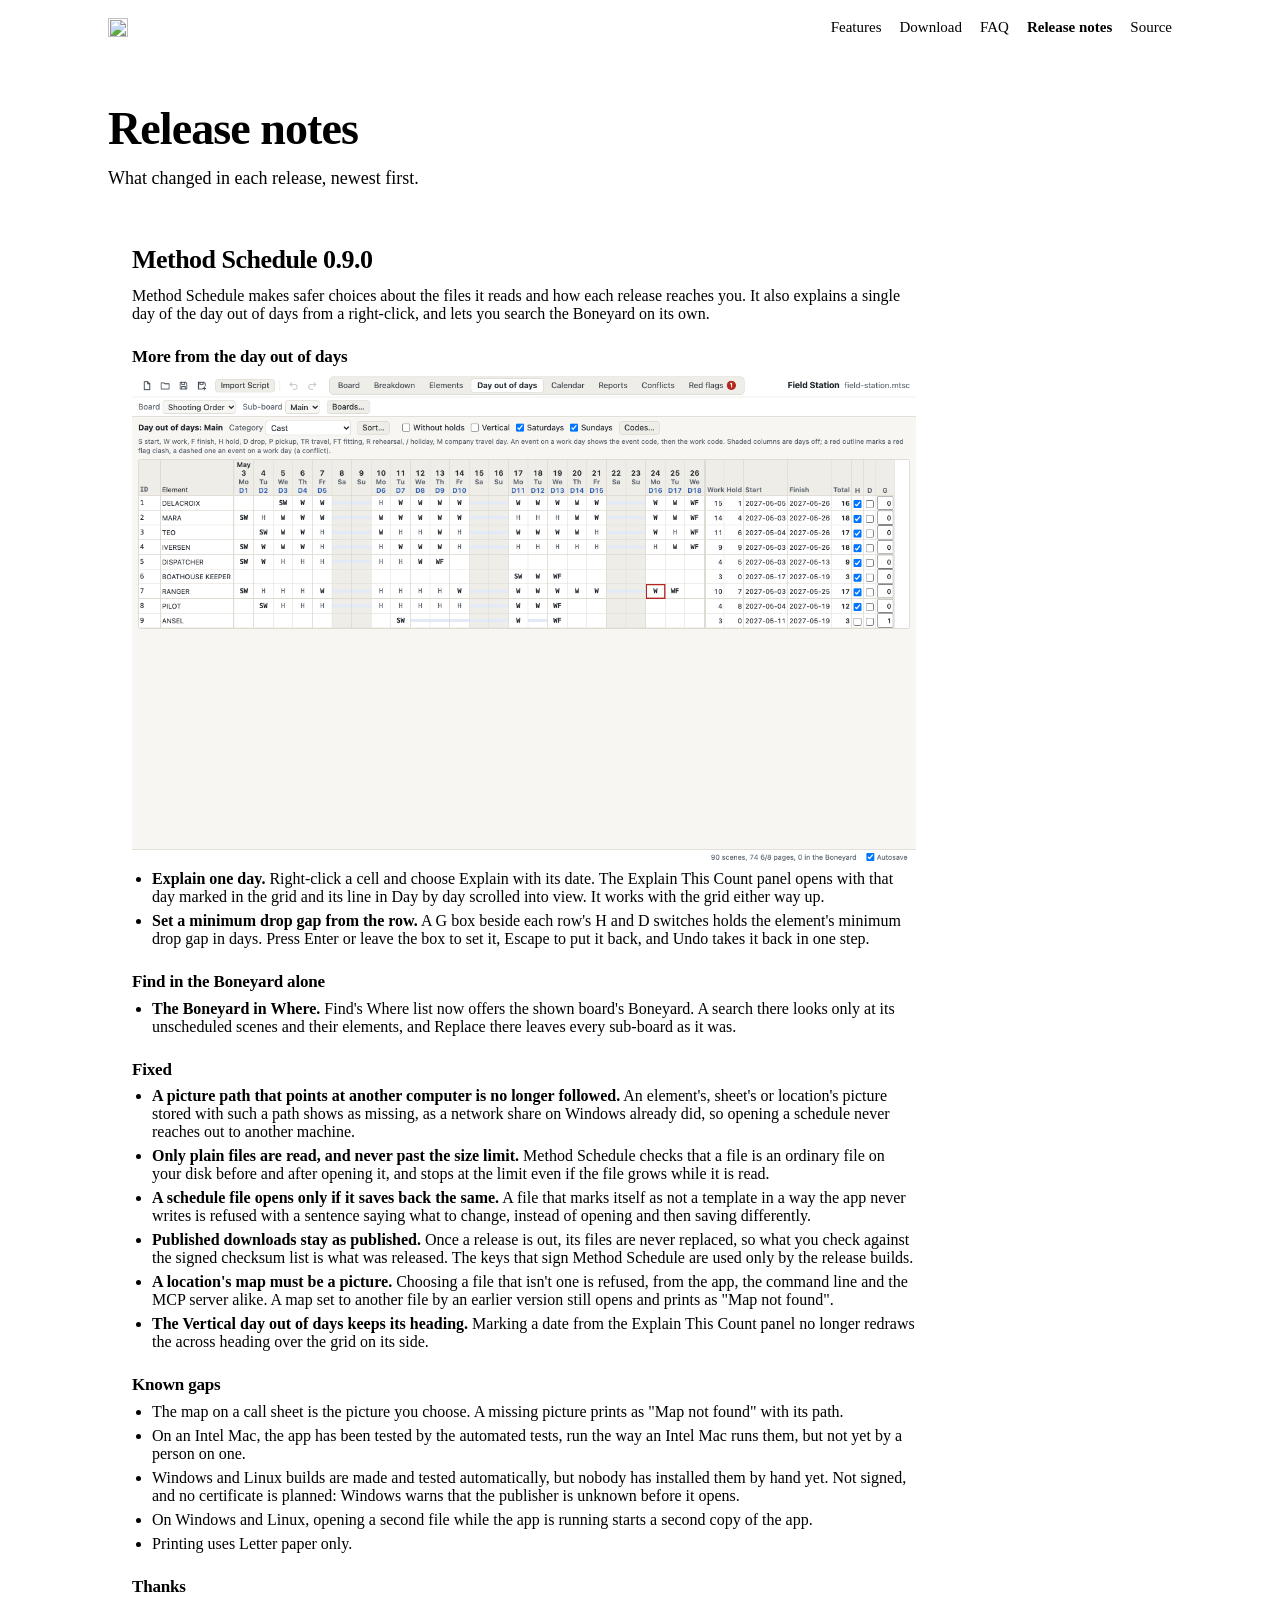
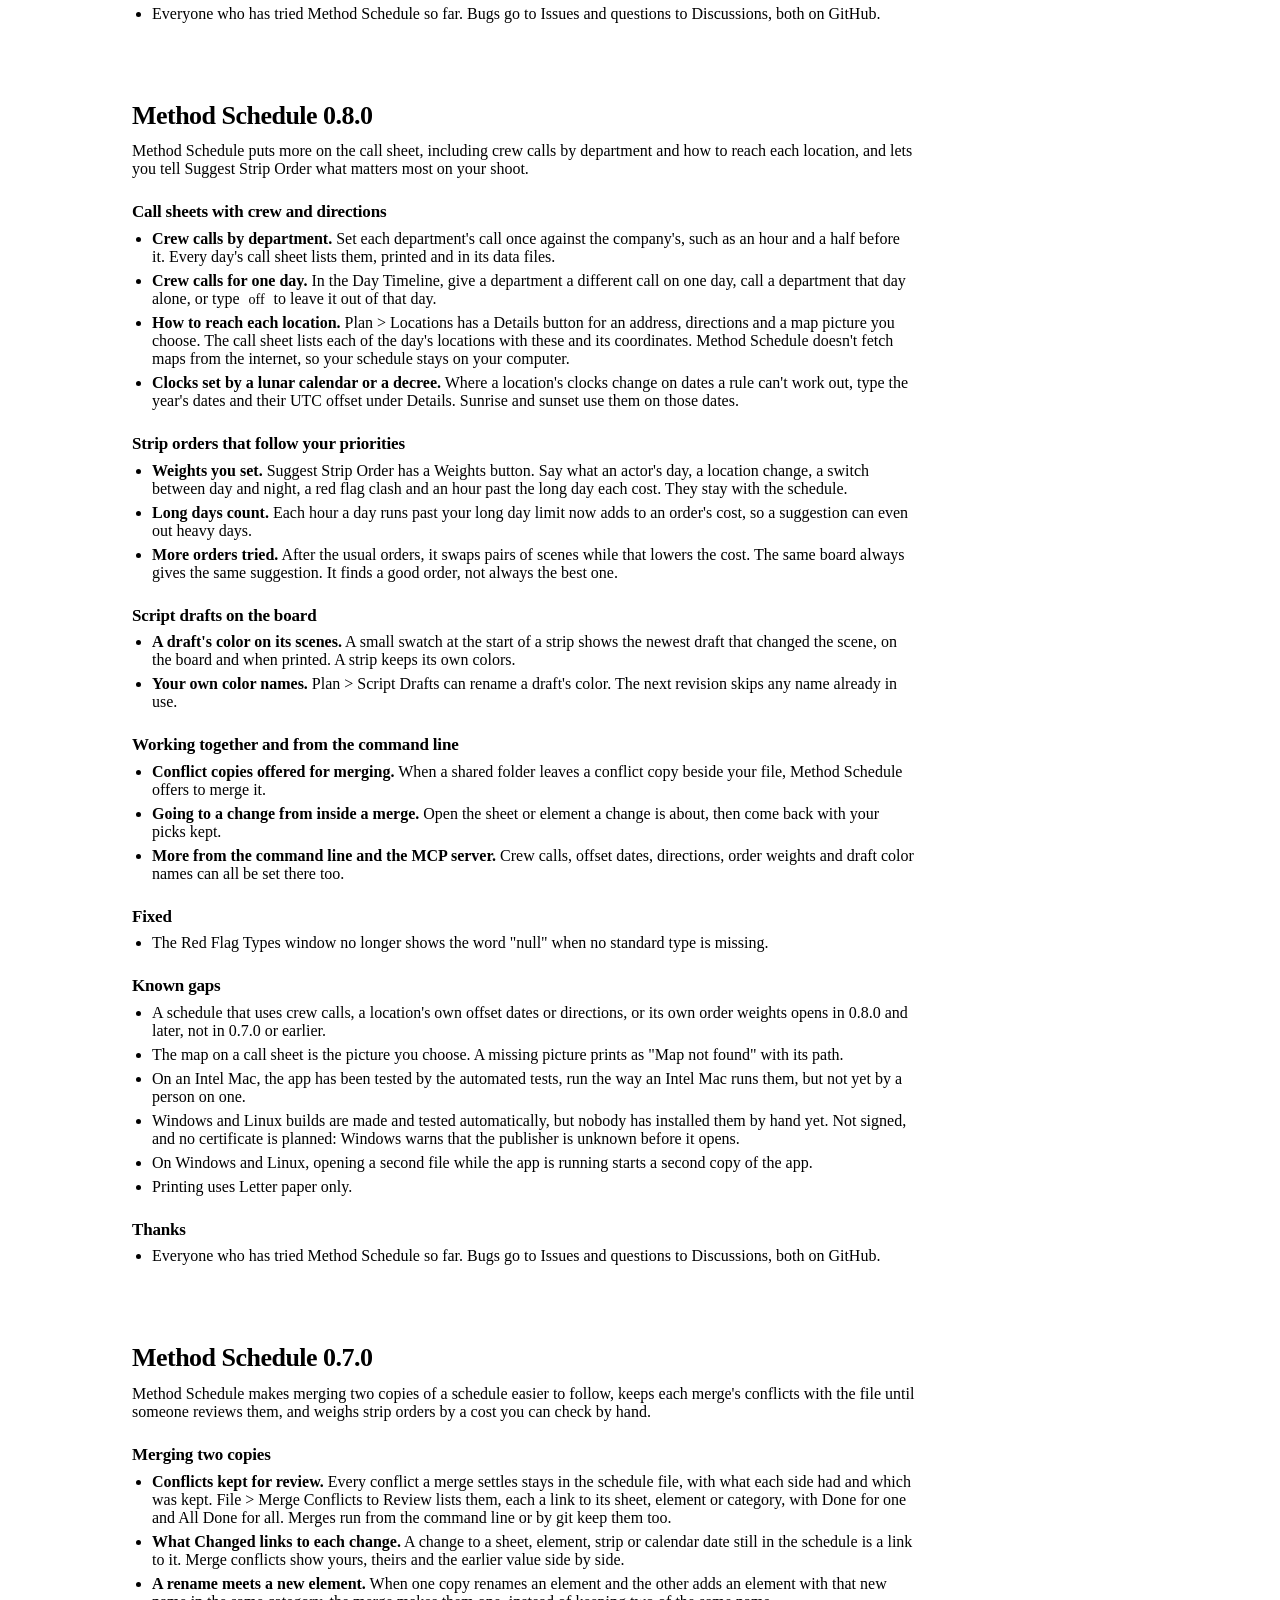
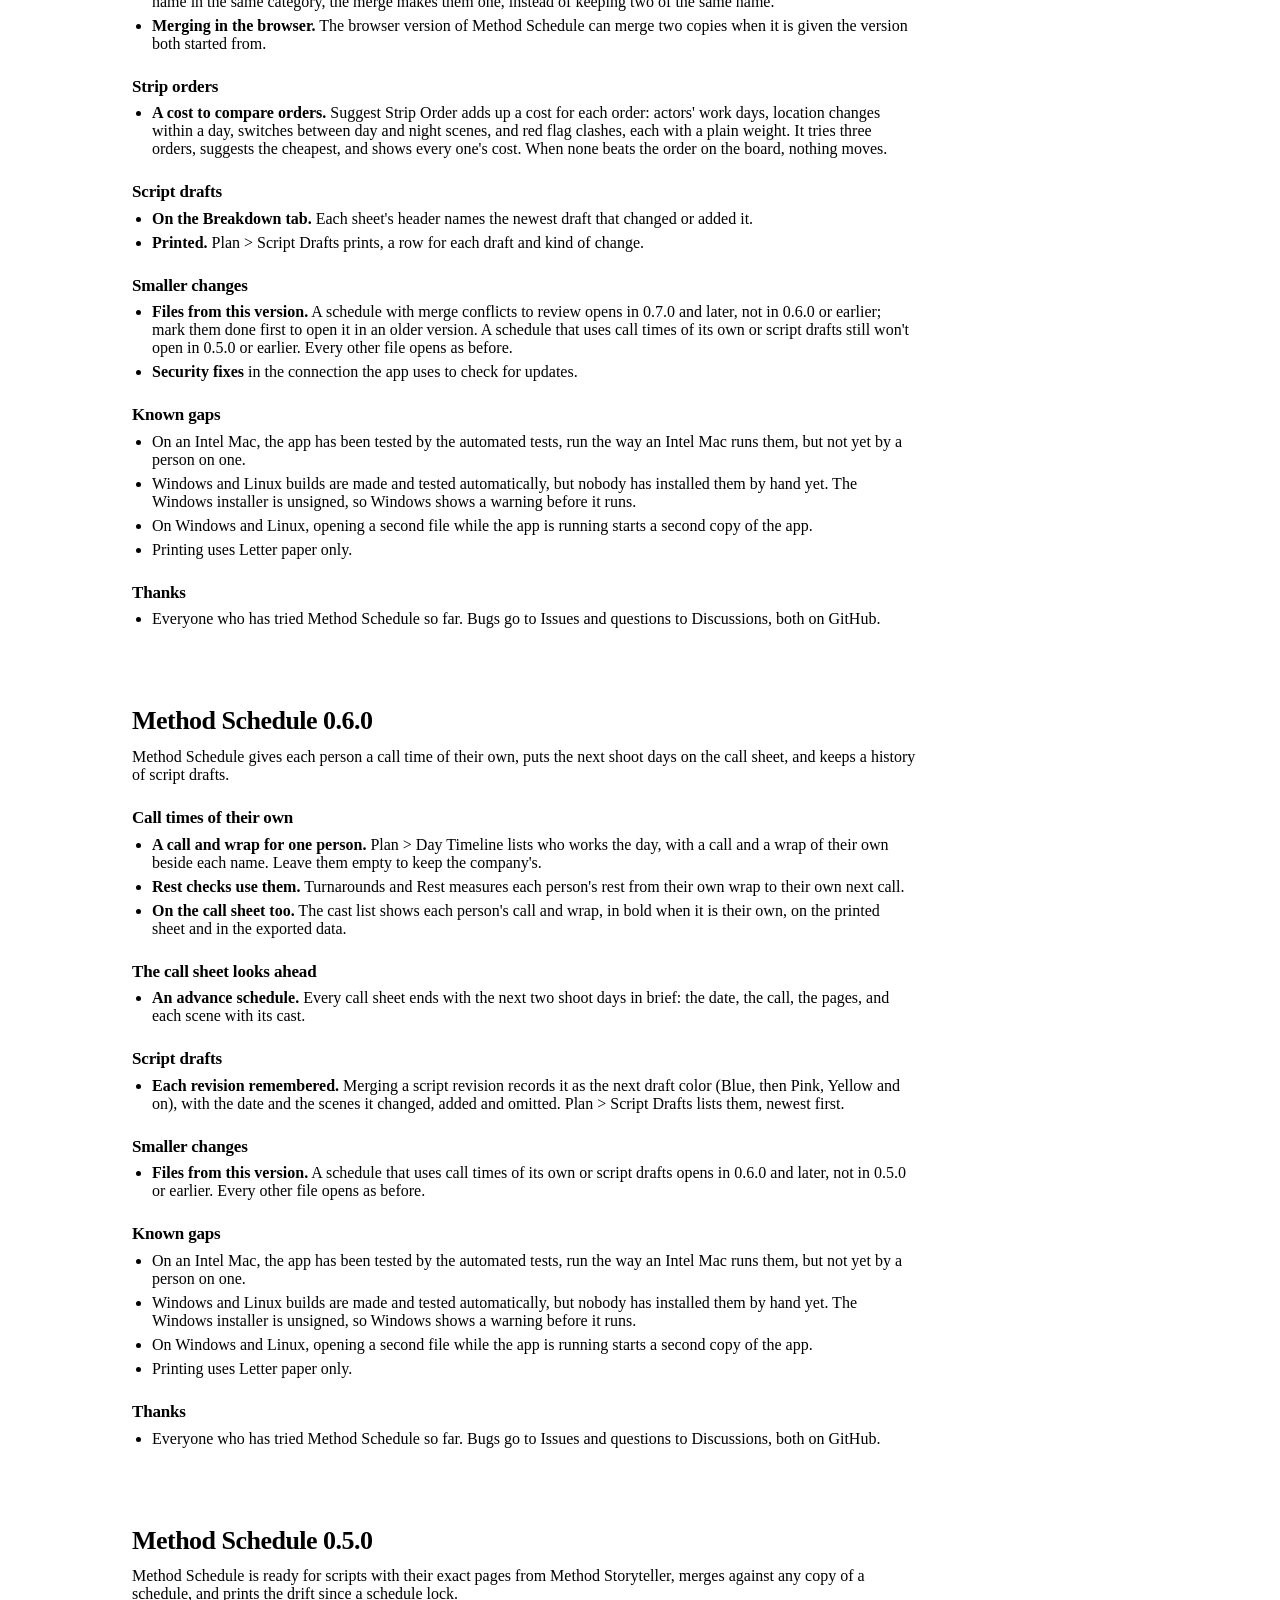
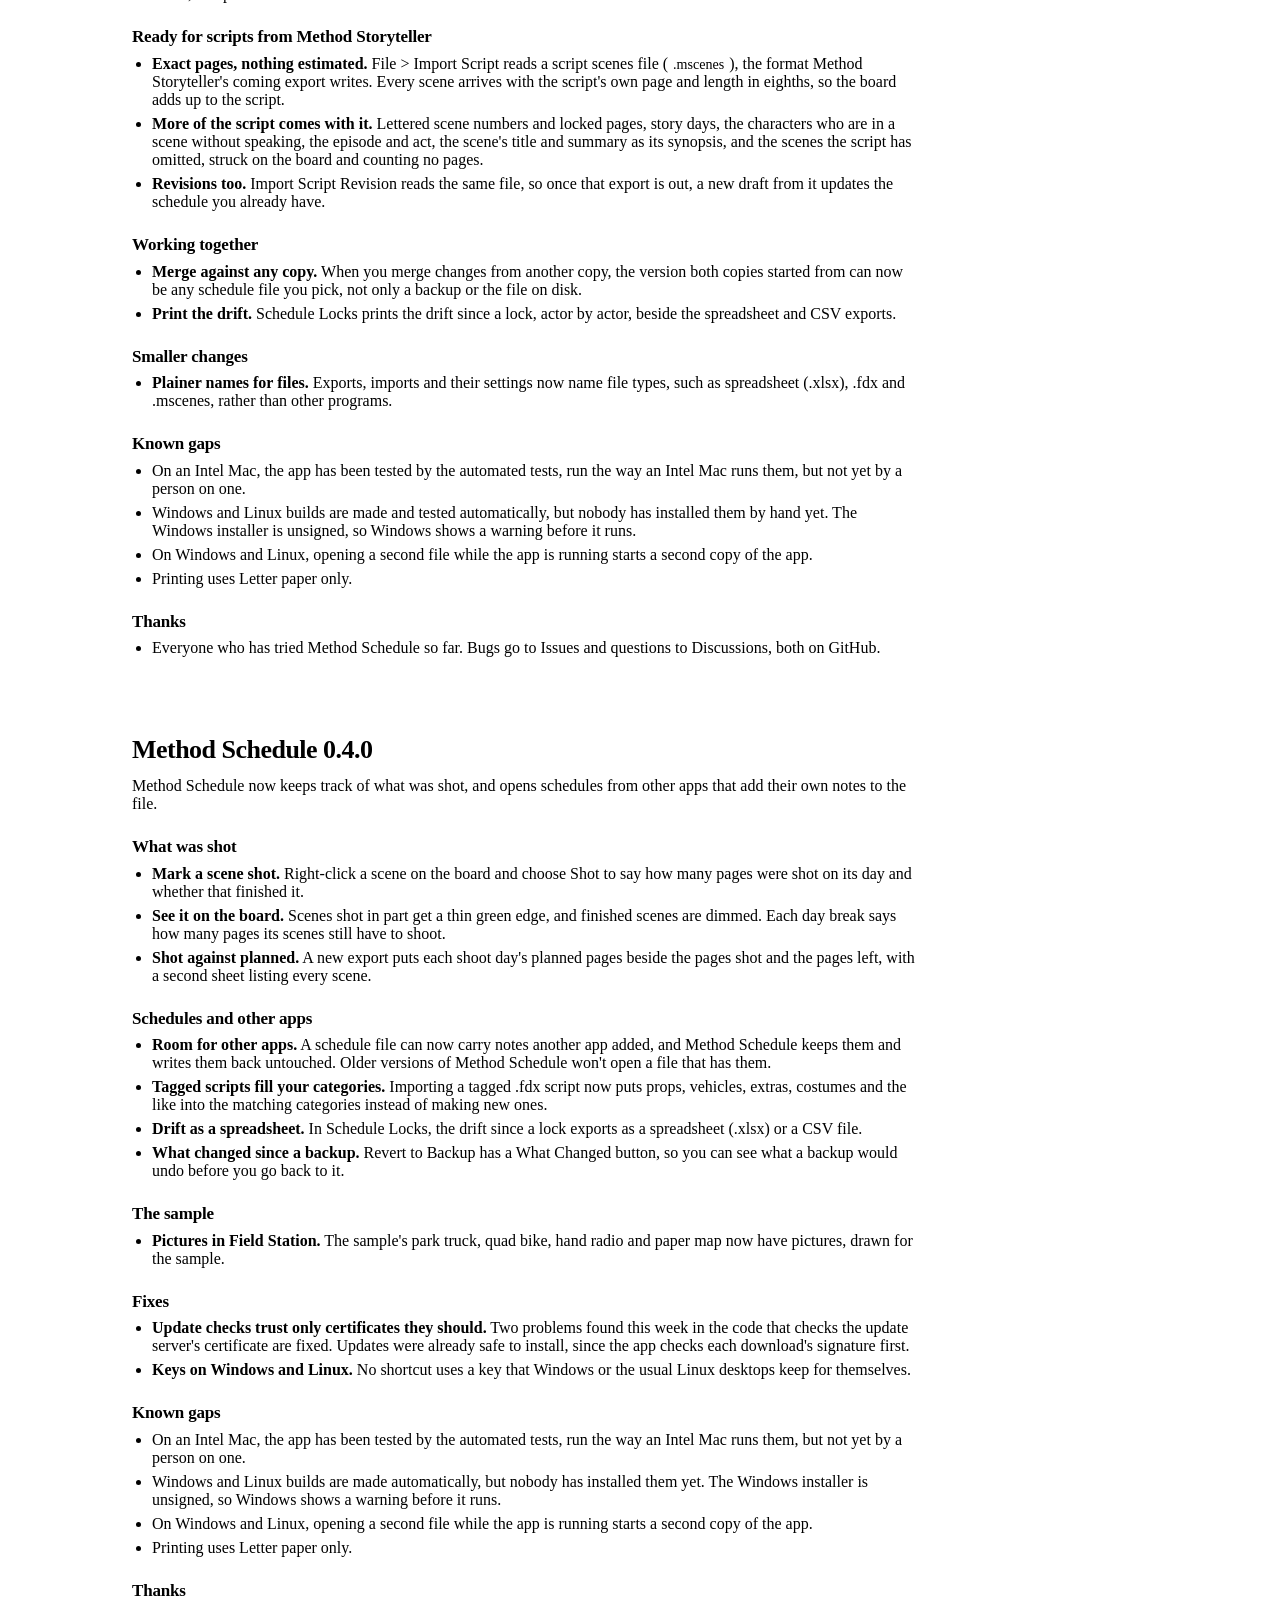
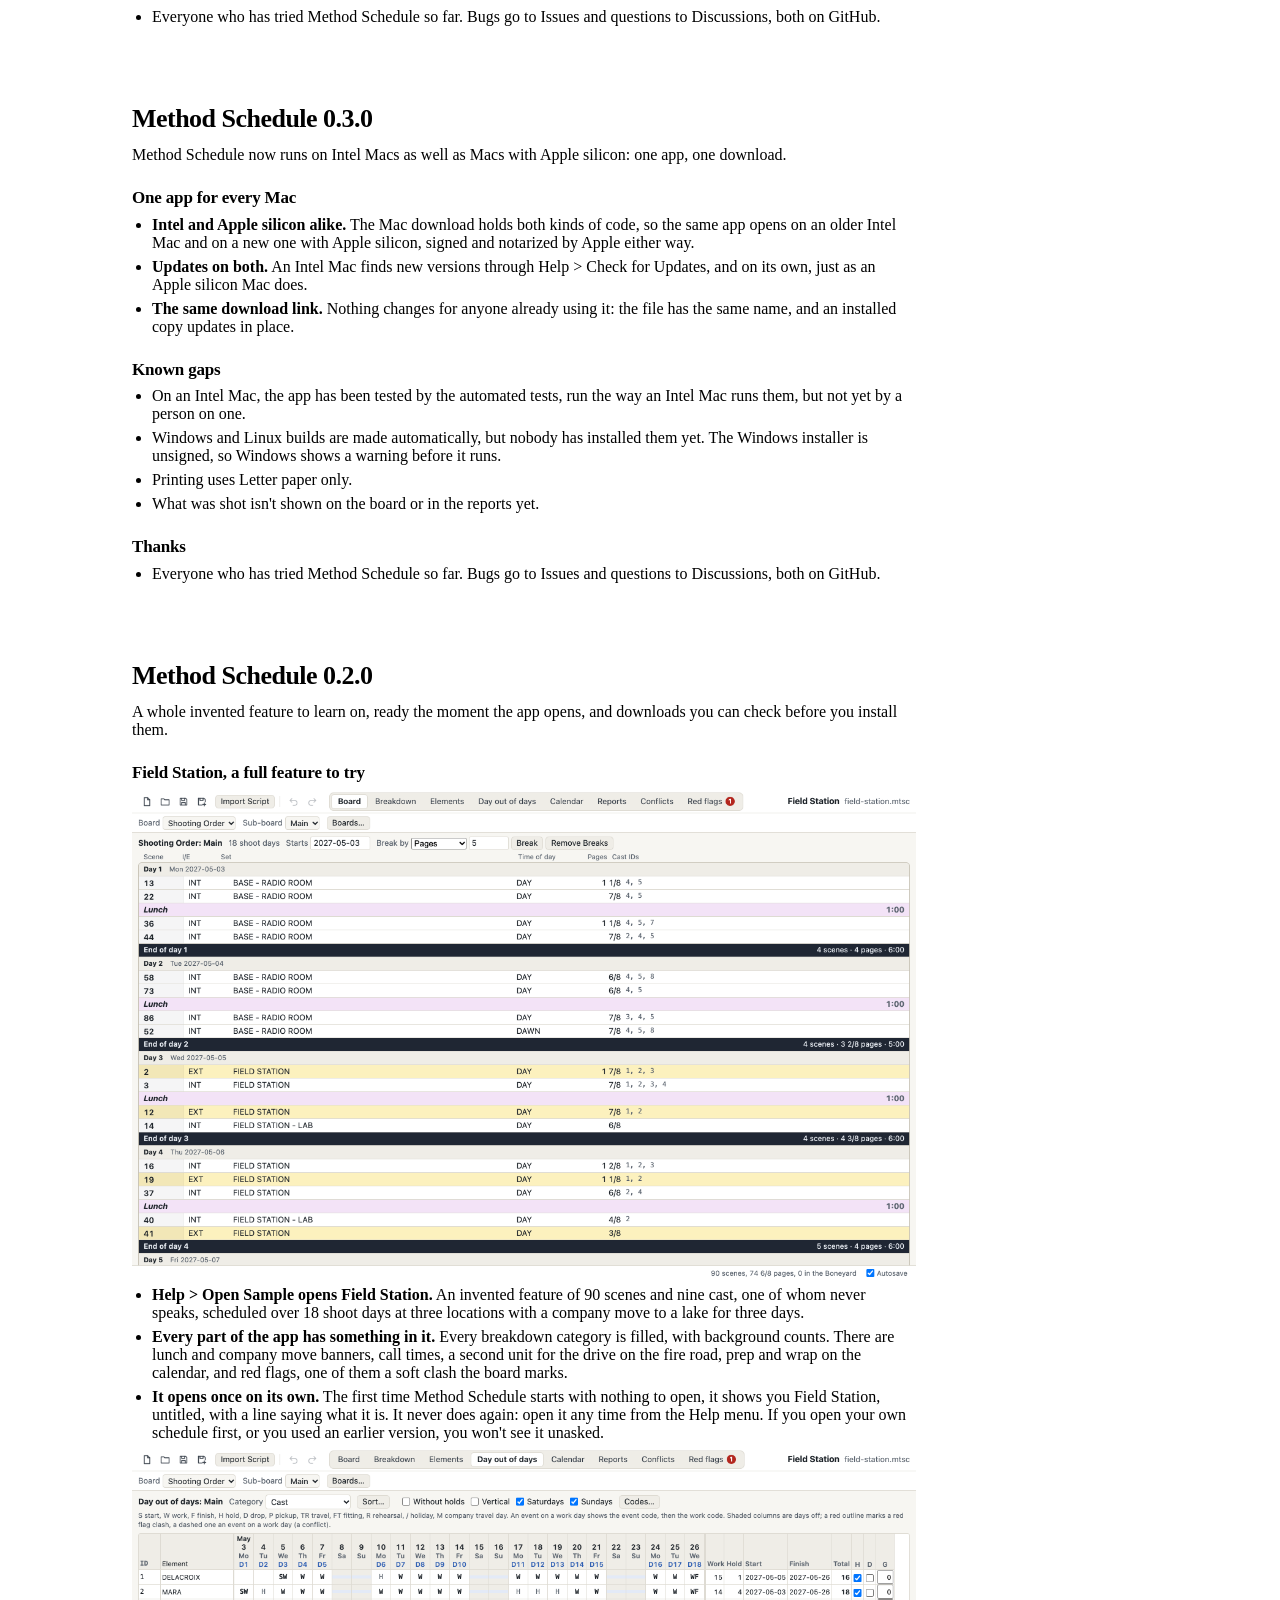
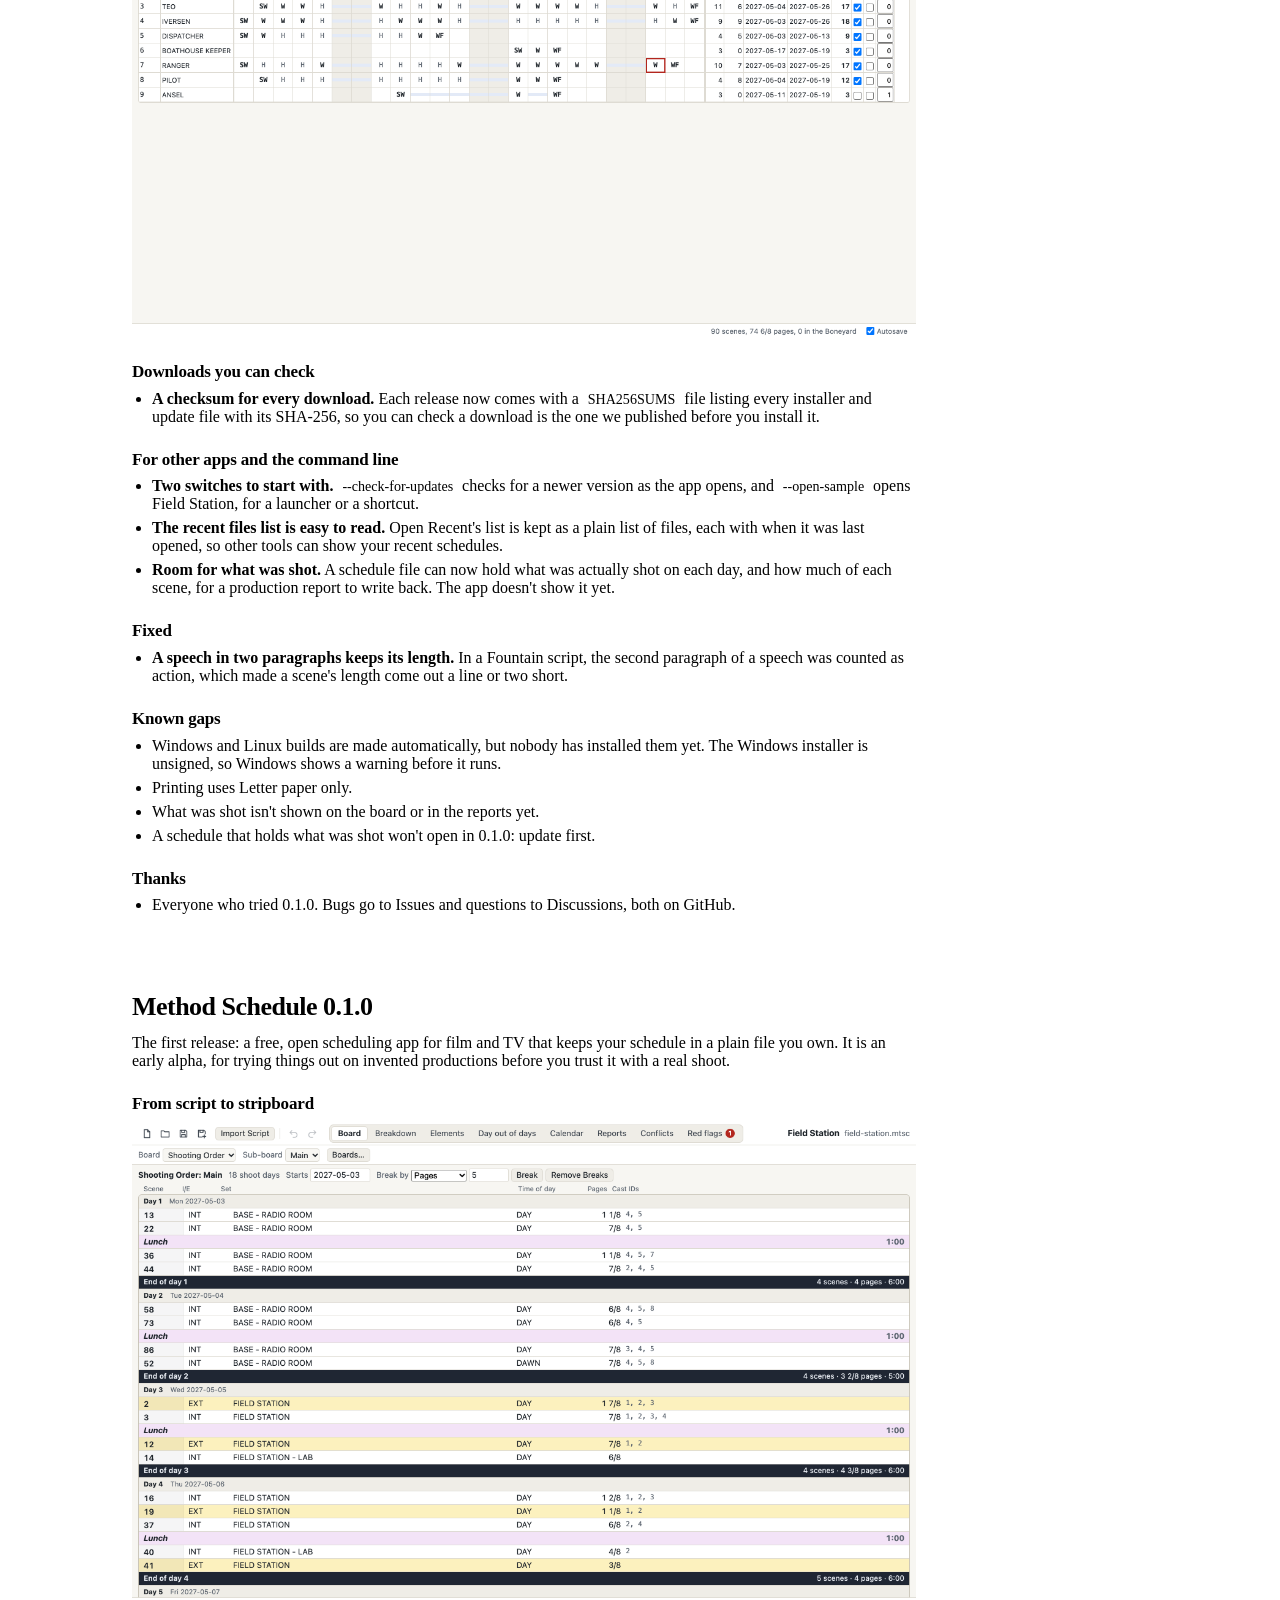
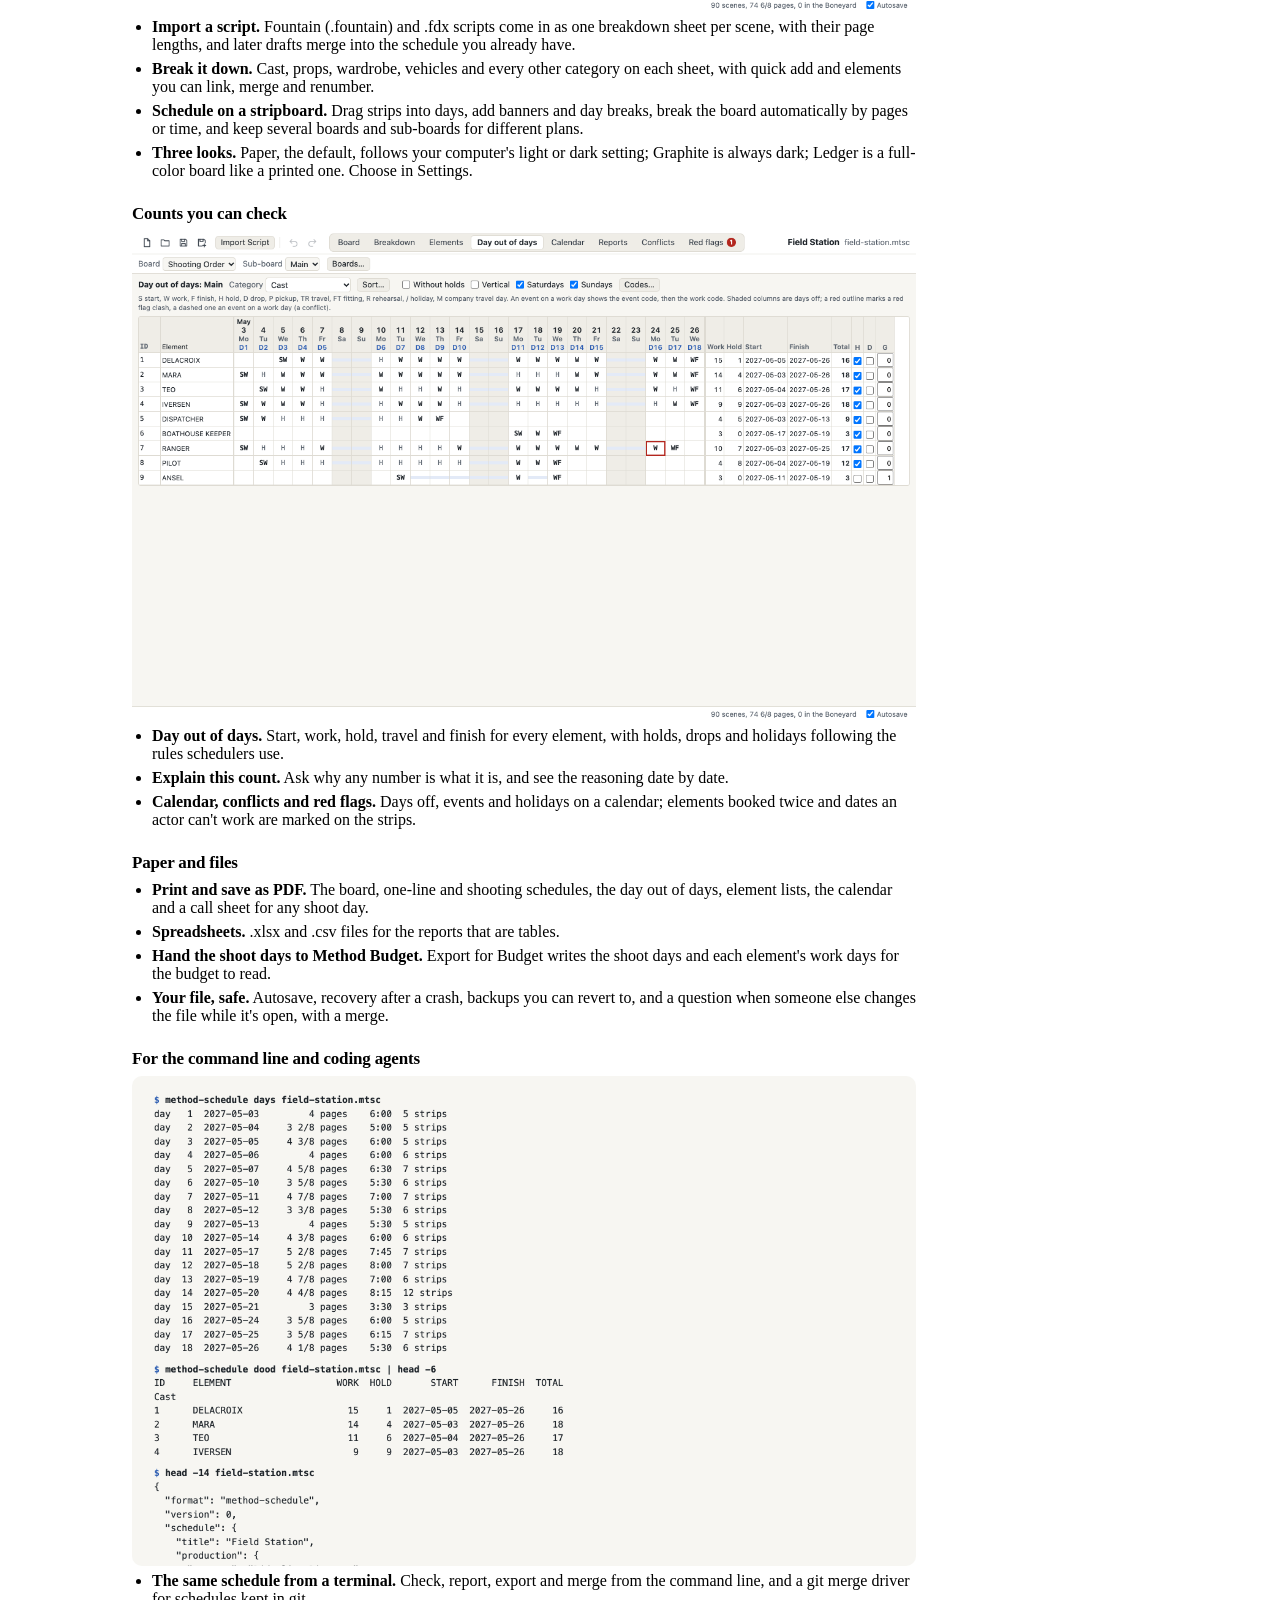
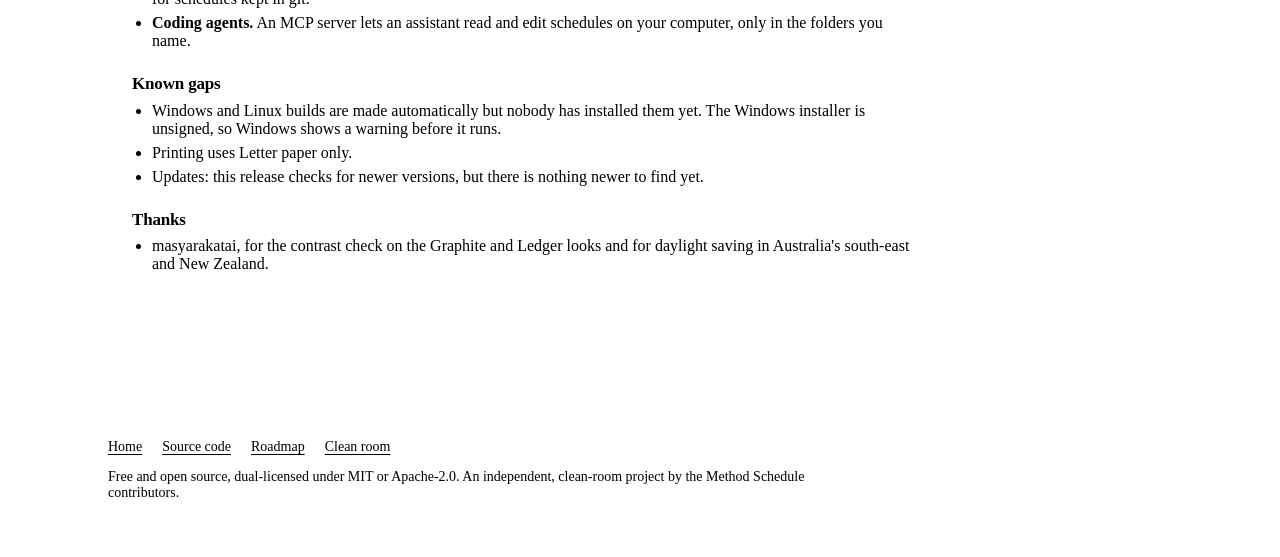
==== commit cdfe6d1f: "Release 0.9.0: the security fixes since 0.8.0, explaining one day, the drop gap box, Find in the Bon" ====
--- a/site/releases/index.html
+++ b/site/releases/index.html
@@ -55,6 +55,48 @@
     <h1>Release notes</h1>
     <p class="intro">What changed in each release, newest first.</p>
     <!-- releases:start (generated by scripts/site.py from docs/releases/*.md: edit that, then run python3 scripts/site.py) -->
+    <article class="release" id="v0-9-0" aria-labelledby="v0-9-0-t">
+      <h2 id="v0-9-0-t">Method Schedule 0.9.0</h2>
+      <p>Method Schedule makes safer choices about the files it reads and how each release reaches you. It also explains a single day of the day out of days from a right-click, and lets you search the Boneyard on its own.</p>
+      <h3>More from the day out of days</h3>
+      <figure class="snap">
+        <a href="../img/dood-light.png">
+          <picture>
+            <source media="(prefers-color-scheme: dark)" srcset="../img/dood-dark.png">
+            <img src="../img/dood-light.png" alt="The day out of days, with the G column beside each row&#x27;s H and D switches" width="1280" height="800">
+          </picture>
+        </a>
+      </figure>
+      <ul>
+        <li><strong>Explain one day.</strong> Right-click a cell and choose Explain with its date. The Explain This Count panel opens with that day marked in the grid and its line in Day by day scrolled into view. It works with the grid either way up.</li>
+        <li><strong>Set a minimum drop gap from the row.</strong> A G box beside each row's H and D switches holds the element's minimum drop gap in days. Press Enter or leave the box to set it, Escape to put it back, and Undo takes it back in one step.</li>
+      </ul>
+      <h3>Find in the Boneyard alone</h3>
+      <ul>
+        <li><strong>The Boneyard in Where.</strong> Find's Where list now offers the shown board's Boneyard. A search there looks only at its unscheduled scenes and their elements, and Replace there leaves every sub-board as it was.</li>
+      </ul>
+      <h3>Fixed</h3>
+      <ul>
+        <li><strong>A picture path that points at another computer is no longer followed.</strong> An element's, sheet's or location's picture stored with such a path shows as missing, as a network share on Windows already did, so opening a schedule never reaches out to another machine.</li>
+        <li><strong>Only plain files are read, and never past the size limit.</strong> Method Schedule checks that a file is an ordinary file on your disk before and after opening it, and stops at the limit even if the file grows while it is read.</li>
+        <li><strong>A schedule file opens only if it saves back the same.</strong> A file that marks itself as not a template in a way the app never writes is refused with a sentence saying what to change, instead of opening and then saving differently.</li>
+        <li><strong>Published downloads stay as published.</strong> Once a release is out, its files are never replaced, so what you check against the signed checksum list is what was released. The keys that sign Method Schedule are used only by the release builds.</li>
+        <li><strong>A location's map must be a picture.</strong> Choosing a file that isn't one is refused, from the app, the command line and the MCP server alike. A map set to another file by an earlier version still opens and prints as "Map not found".</li>
+        <li><strong>The Vertical day out of days keeps its heading.</strong> Marking a date from the Explain This Count panel no longer redraws the across heading over the grid on its side.</li>
+      </ul>
+      <h3>Known gaps</h3>
+      <ul>
+        <li>The map on a call sheet is the picture you choose. A missing picture prints as "Map not found" with its path.</li>
+        <li>On an Intel Mac, the app has been tested by the automated tests, run the way an Intel Mac runs them, but not yet by a person on one.</li>
+        <li>Windows and Linux builds are made and tested automatically, but nobody has installed them by hand yet. Not signed, and no certificate is planned: Windows warns that the publisher is unknown before it opens.</li>
+        <li>On Windows and Linux, opening a second file while the app is running starts a second copy of the app.</li>
+        <li>Printing uses Letter paper only.</li>
+      </ul>
+      <h3>Thanks</h3>
+      <ul>
+        <li>Everyone who has tried Method Schedule so far. Bugs go to Issues and questions to Discussions, both on GitHub.</li>
+      </ul>
+    </article>
     <article class="release" id="v0-8-0" aria-labelledby="v0-8-0-t">
       <h2 id="v0-8-0-t">Method Schedule 0.8.0</h2>
       <p>Method Schedule puts more on the call sheet, including crew calls by department and how to reach each location, and lets you tell Suggest Strip Order what matters most on your shoot.</p>
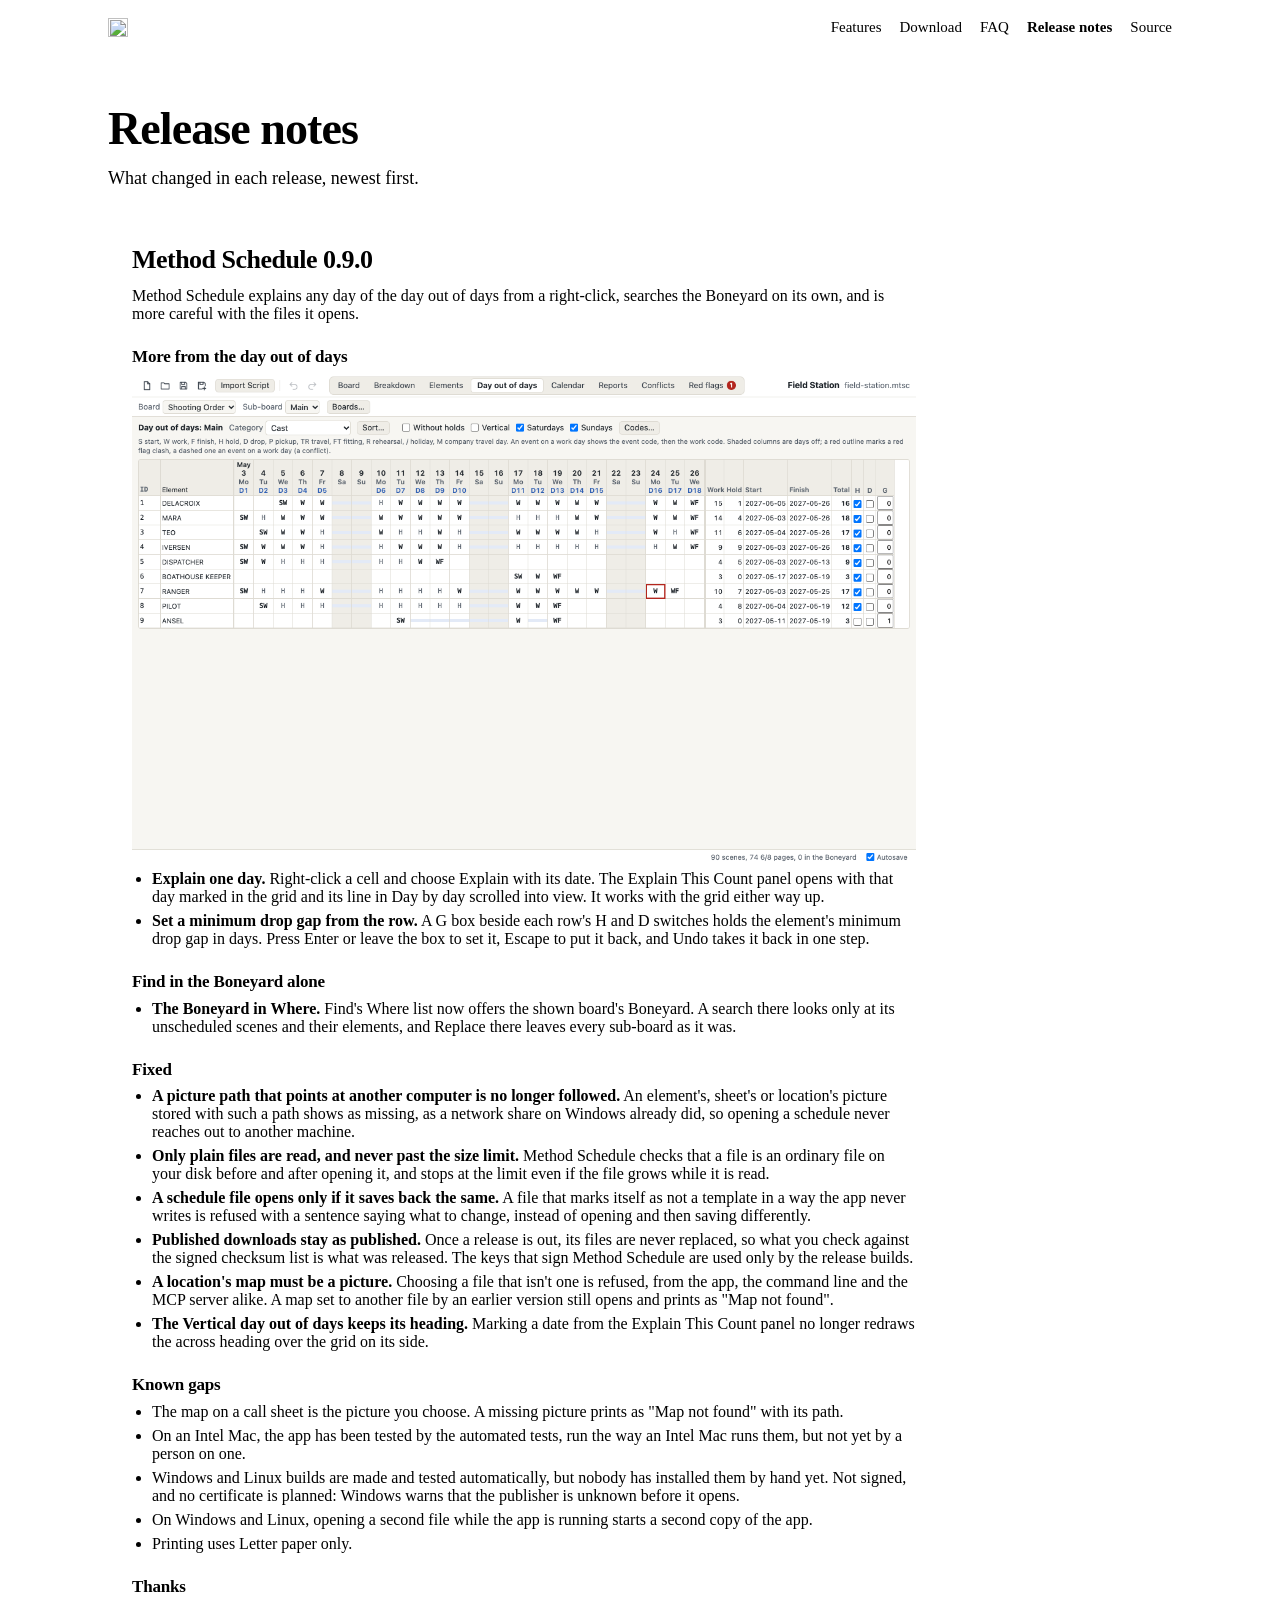
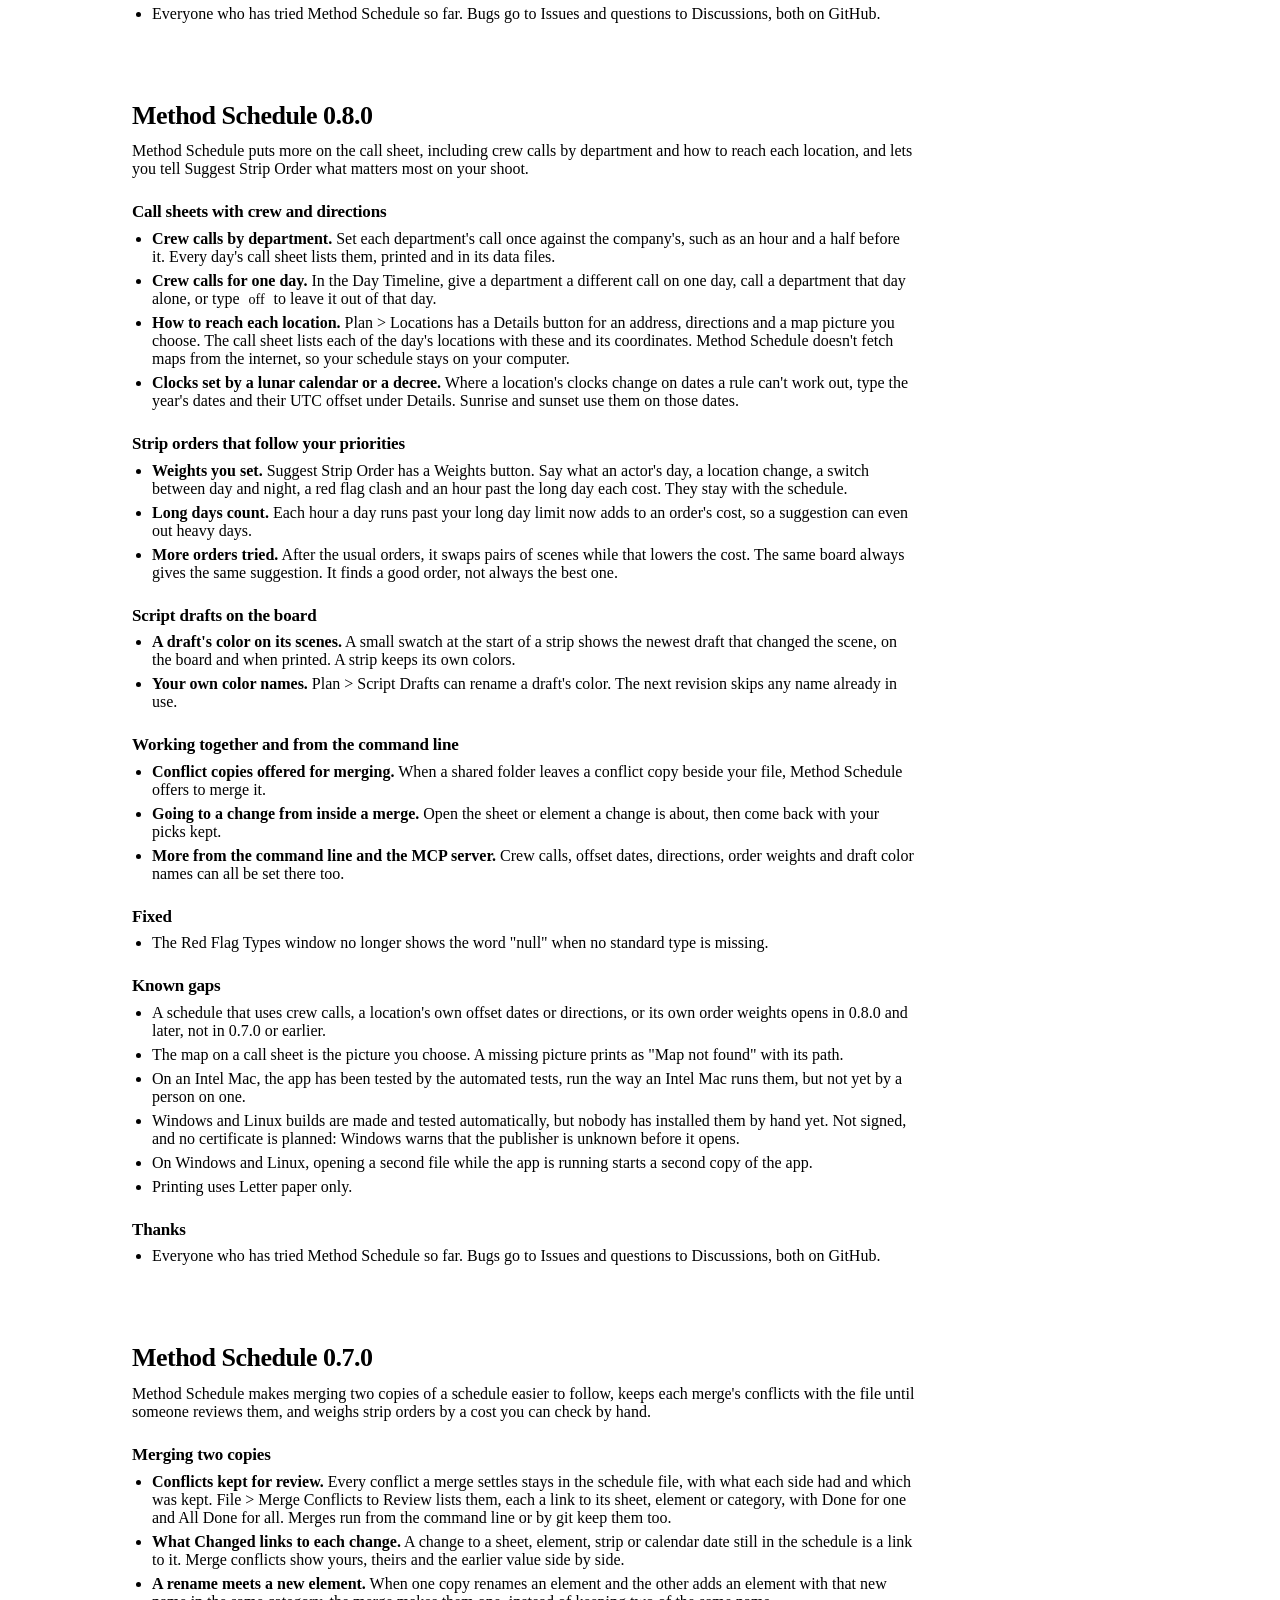
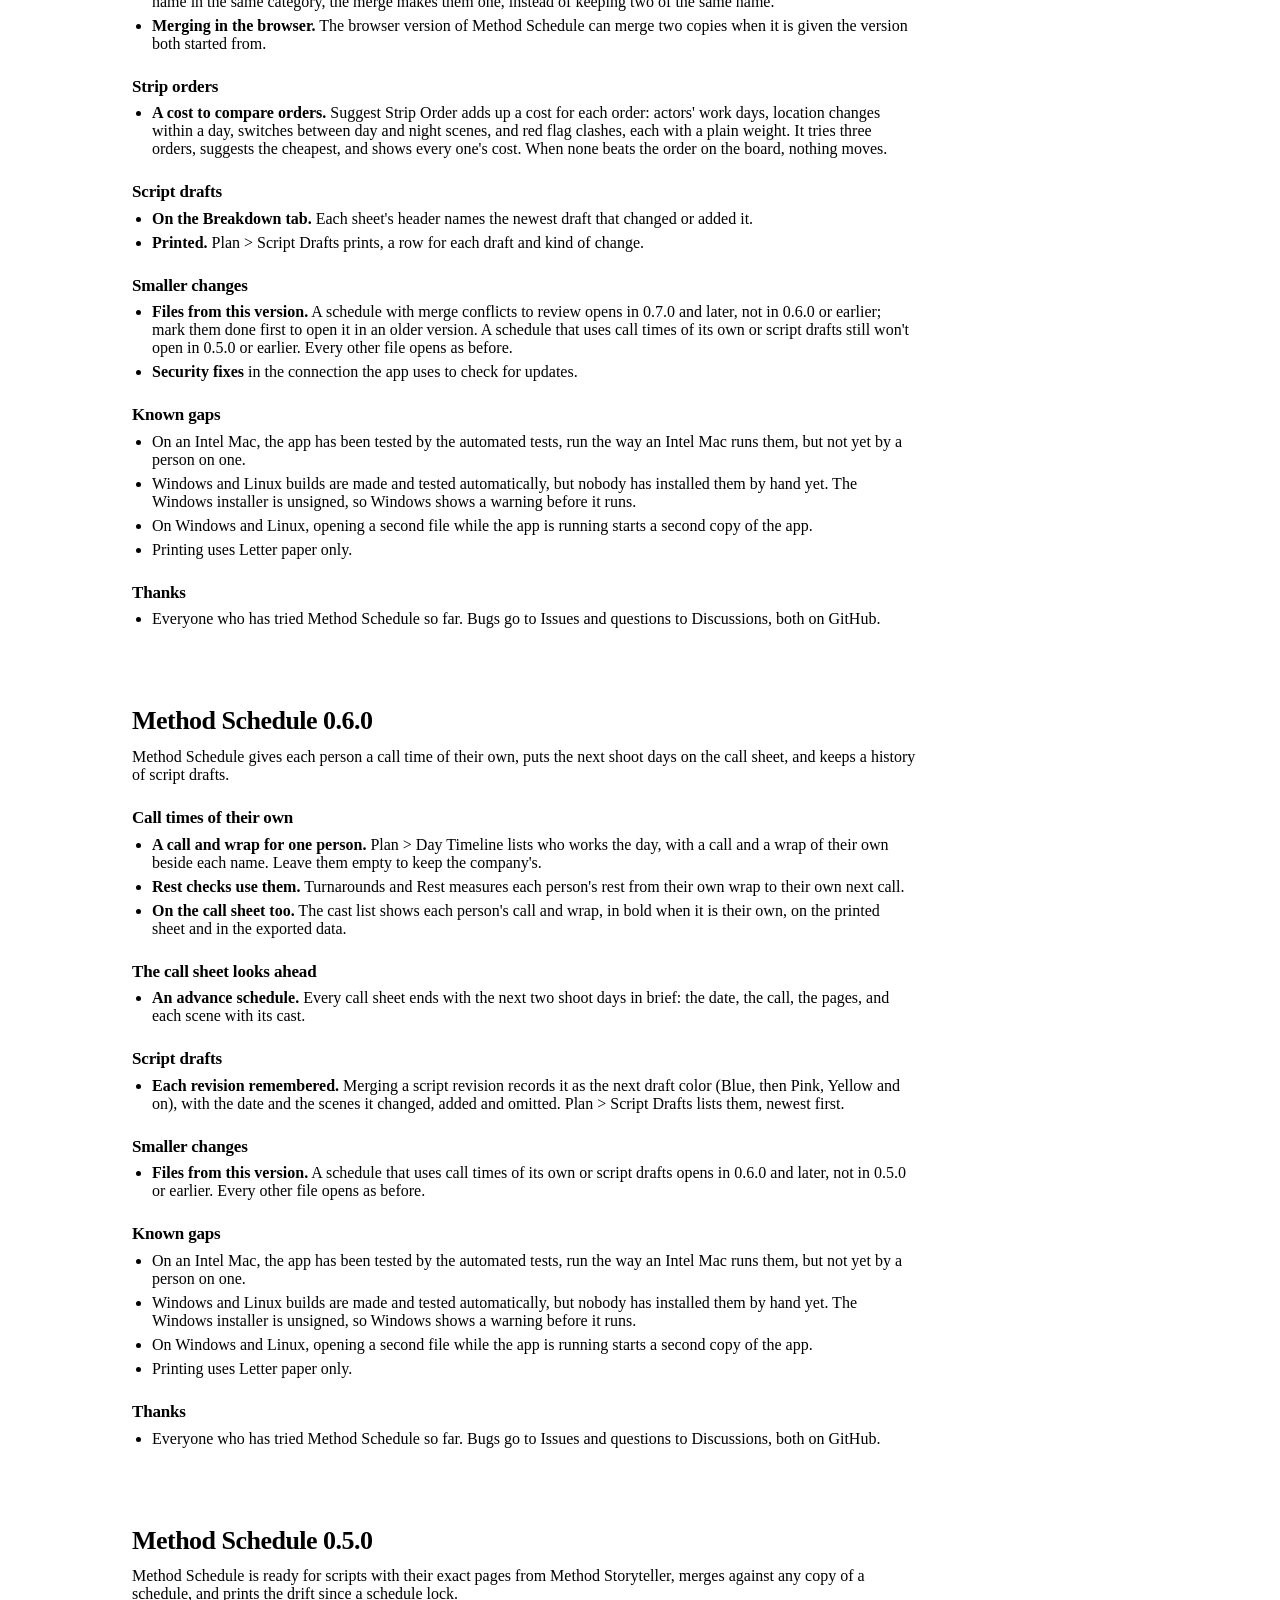
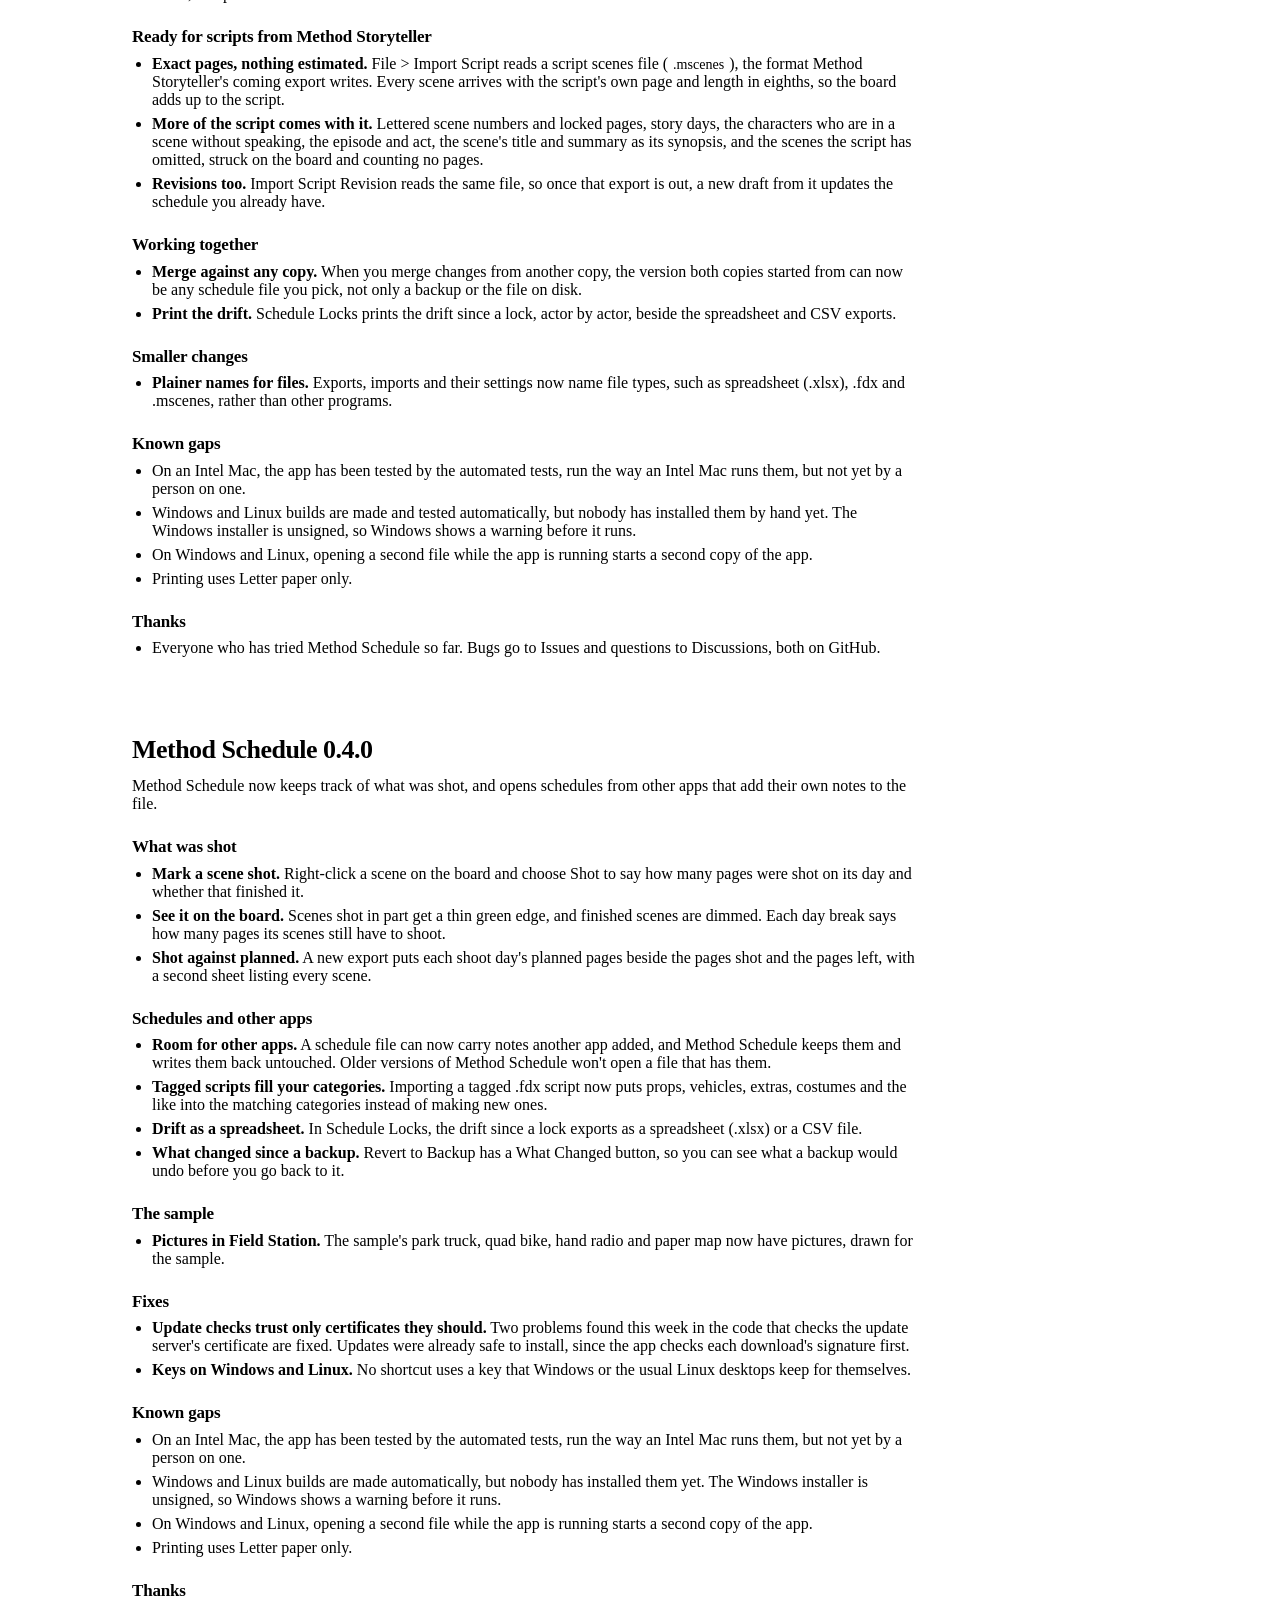
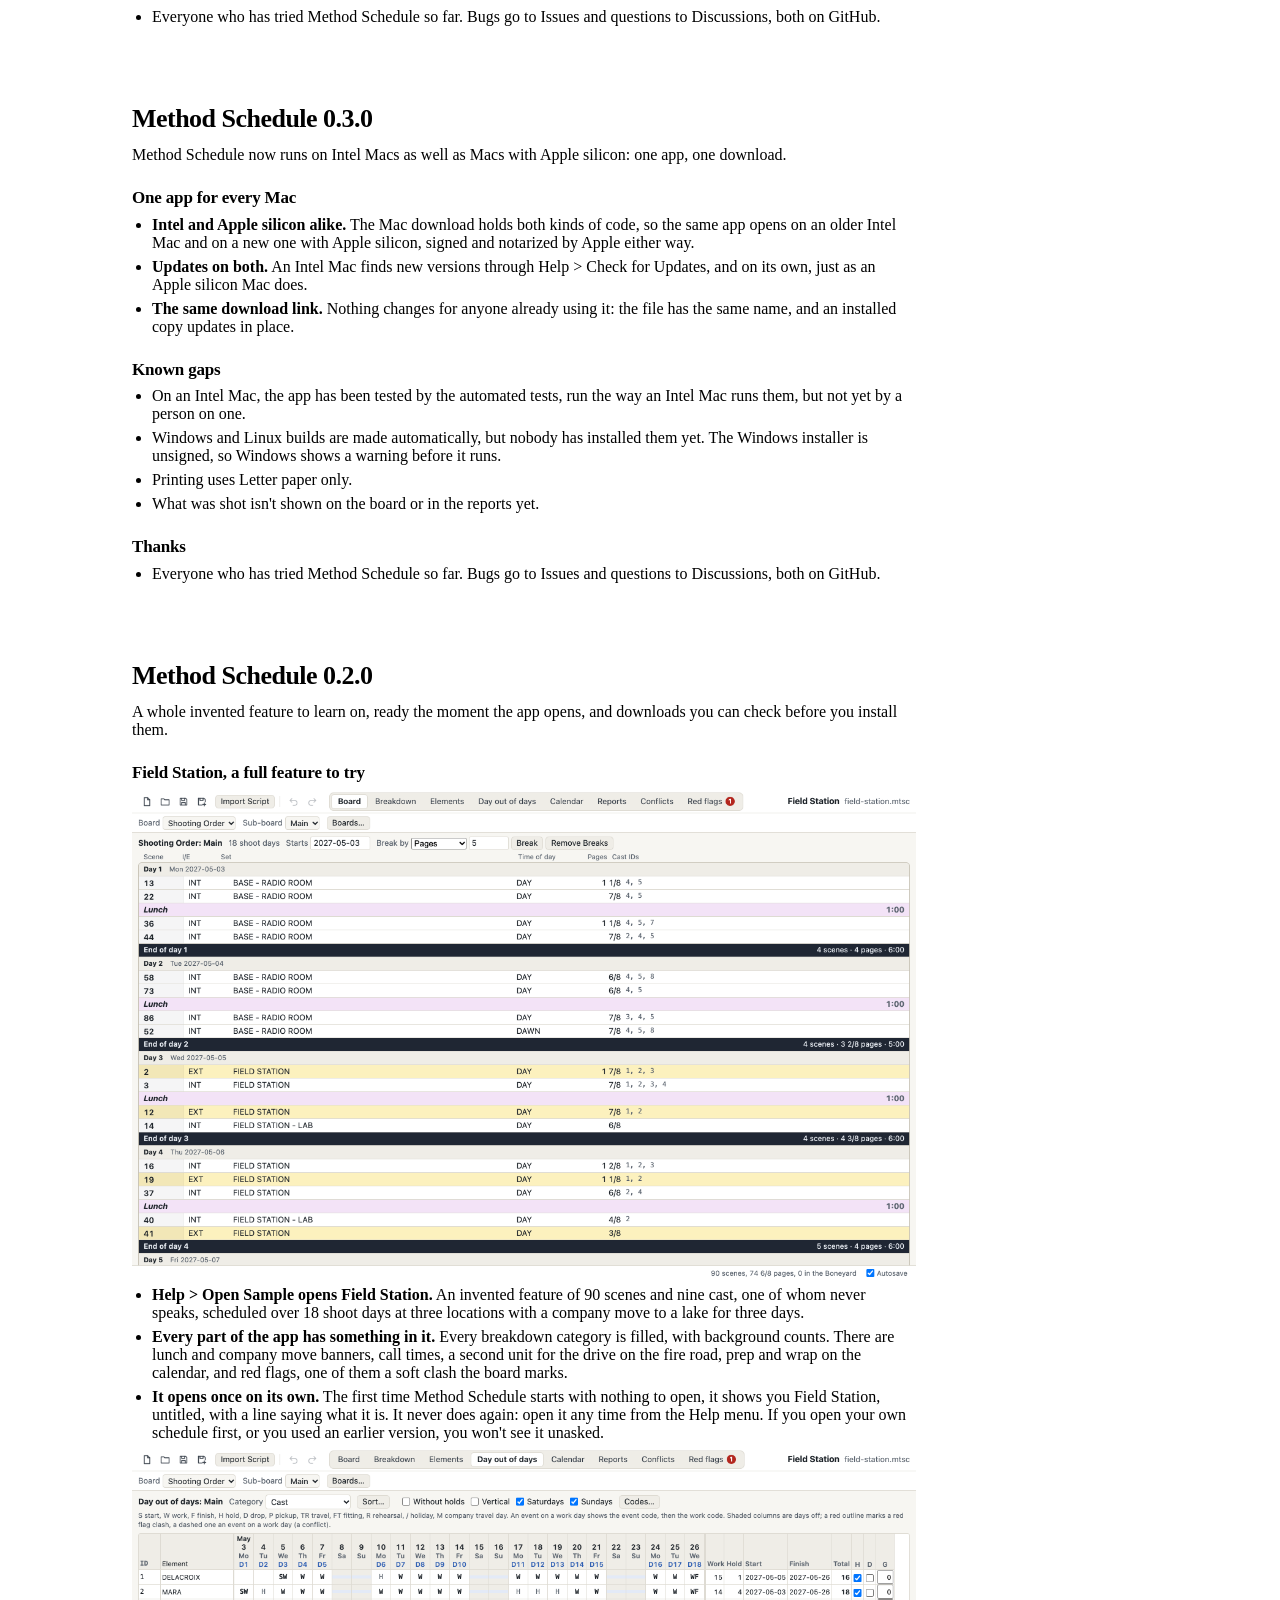
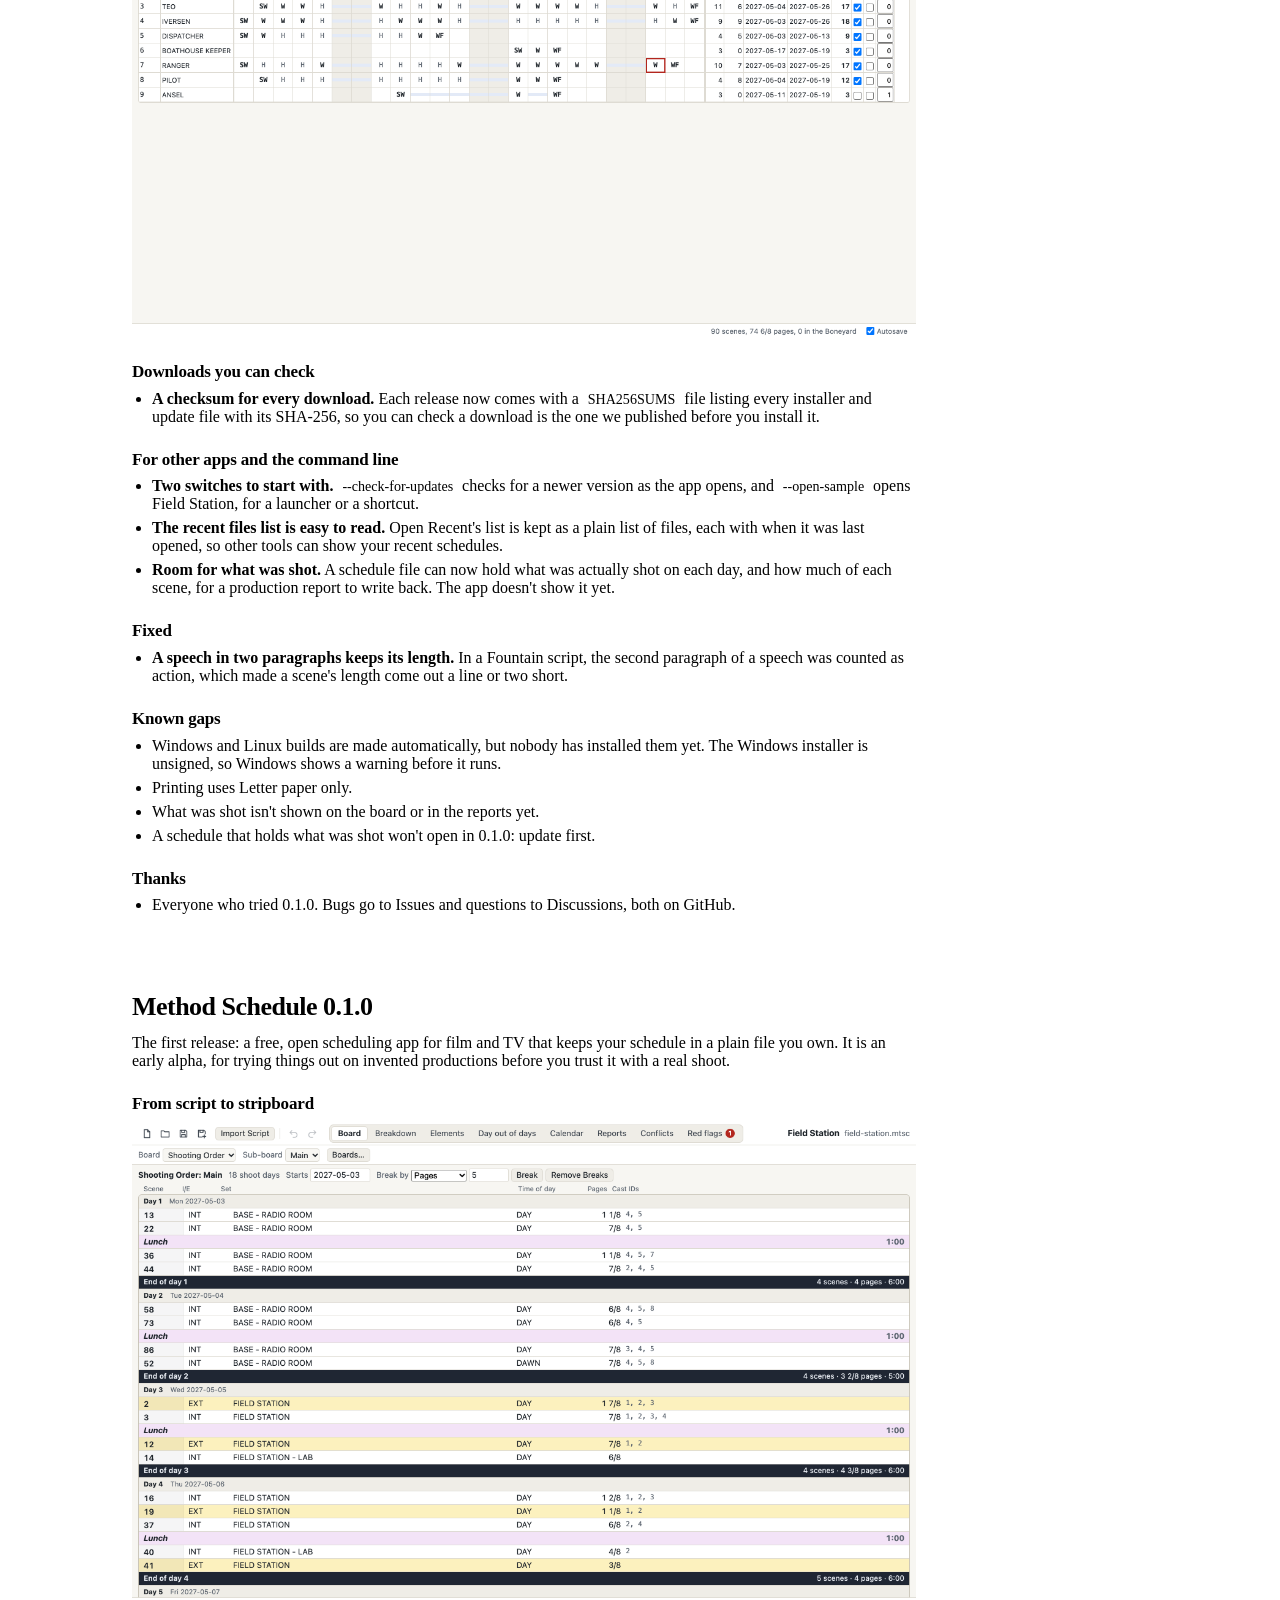
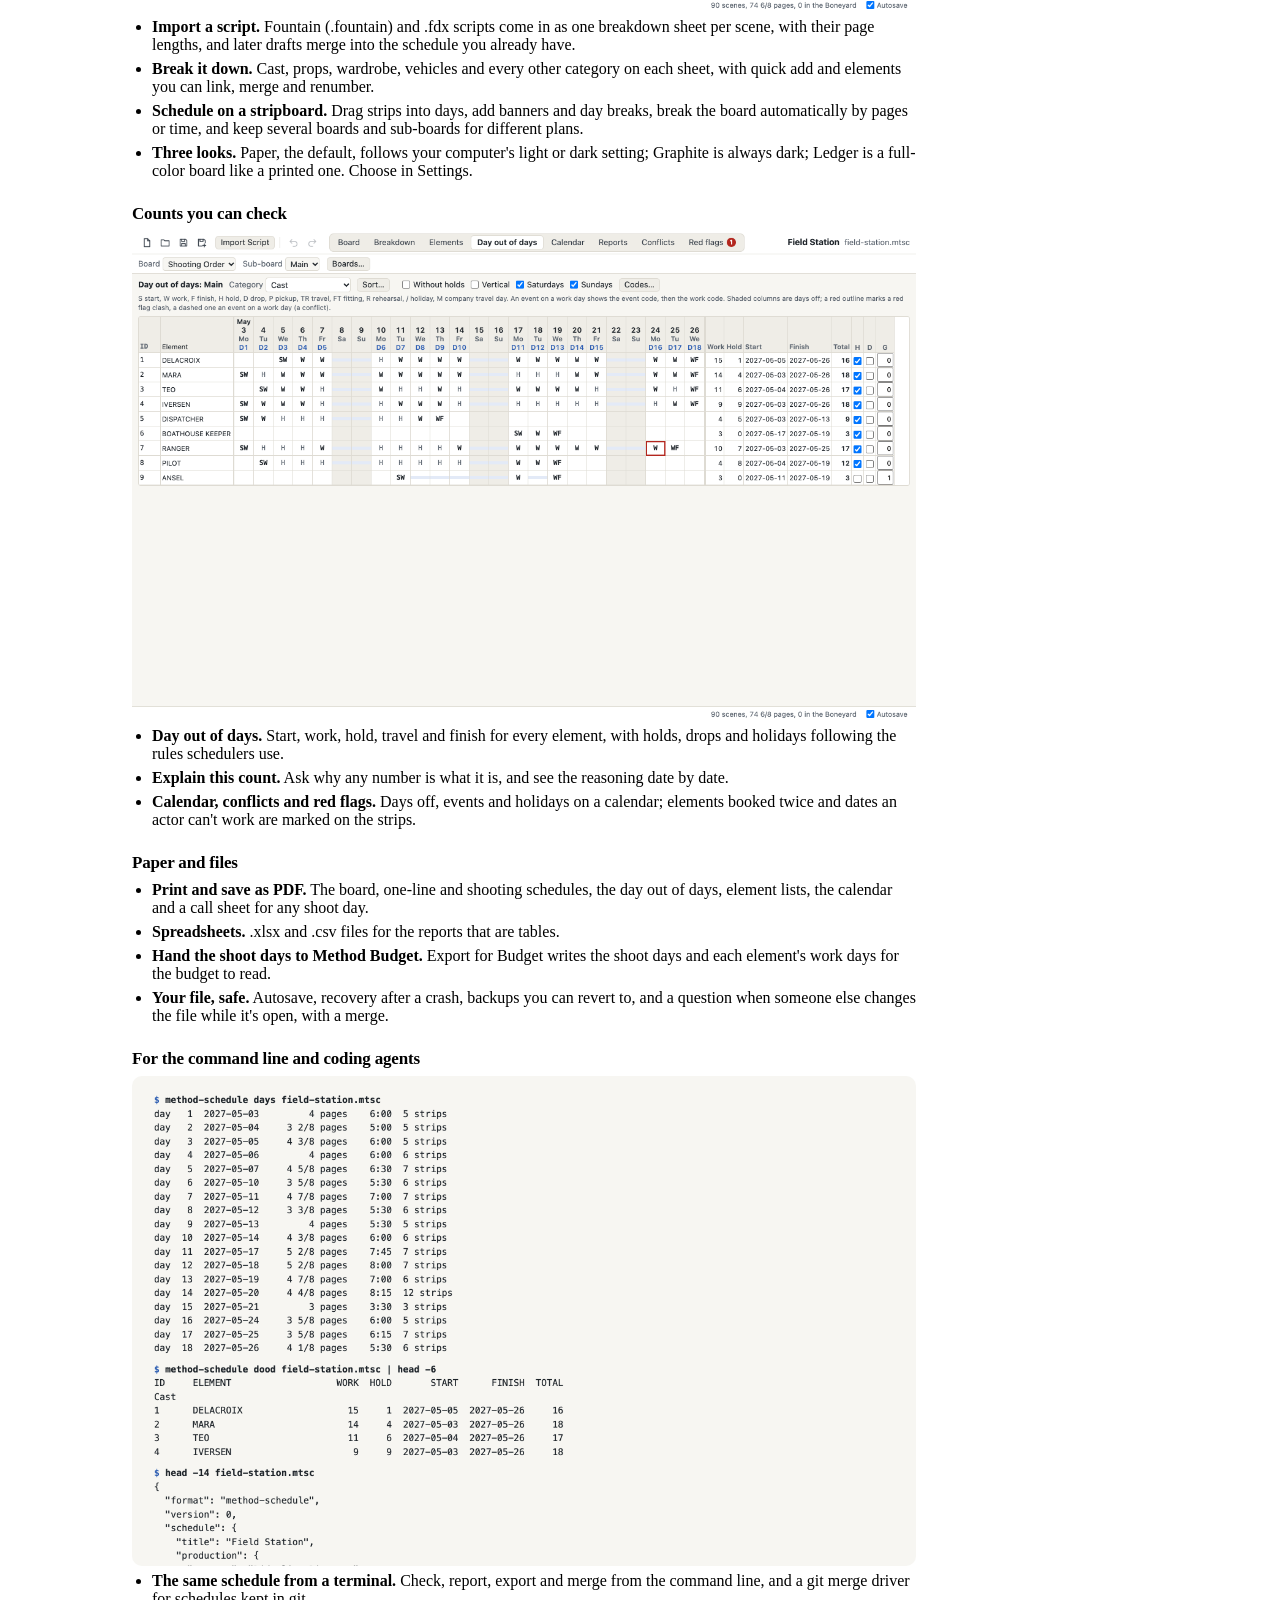
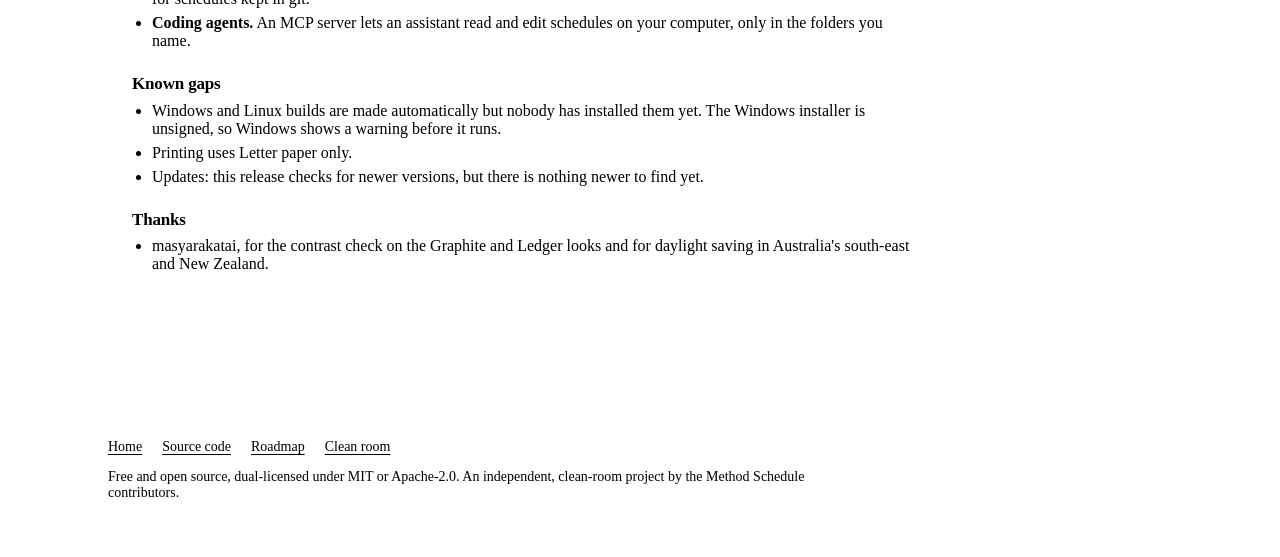
==== commit c406b788: "Release 0.9.0: a one-sentence headline that leads with what users can do Co-Authored-By: Claude Opus" ====
--- a/site/releases/index.html
+++ b/site/releases/index.html
@@ -57,7 +57,7 @@
     <!-- releases:start (generated by scripts/site.py from docs/releases/*.md: edit that, then run python3 scripts/site.py) -->
     <article class="release" id="v0-9-0" aria-labelledby="v0-9-0-t">
       <h2 id="v0-9-0-t">Method Schedule 0.9.0</h2>
-      <p>Method Schedule makes safer choices about the files it reads and how each release reaches you. It also explains a single day of the day out of days from a right-click, and lets you search the Boneyard on its own.</p>
+      <p>Method Schedule explains any day of the day out of days from a right-click, searches the Boneyard on its own, and is more careful with the files it opens.</p>
       <h3>More from the day out of days</h3>
       <figure class="snap">
         <a href="../img/dood-light.png">
